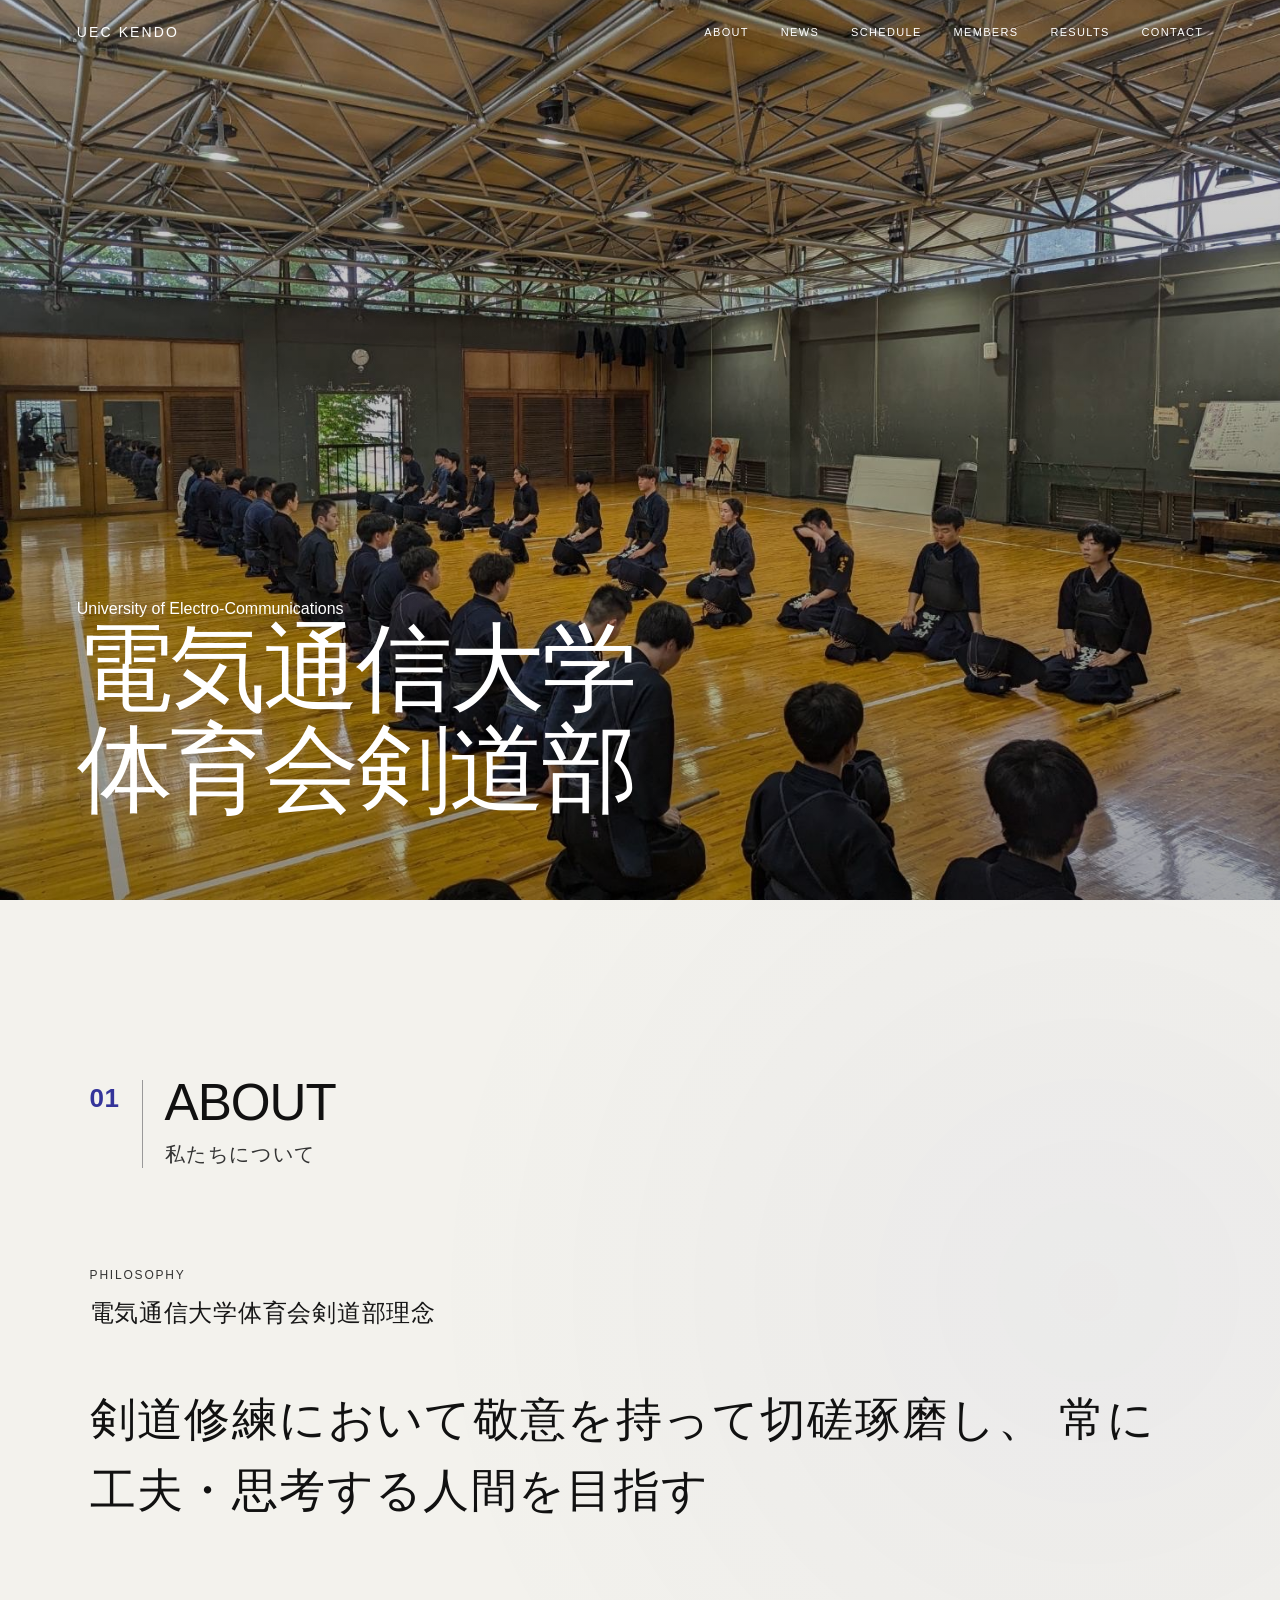
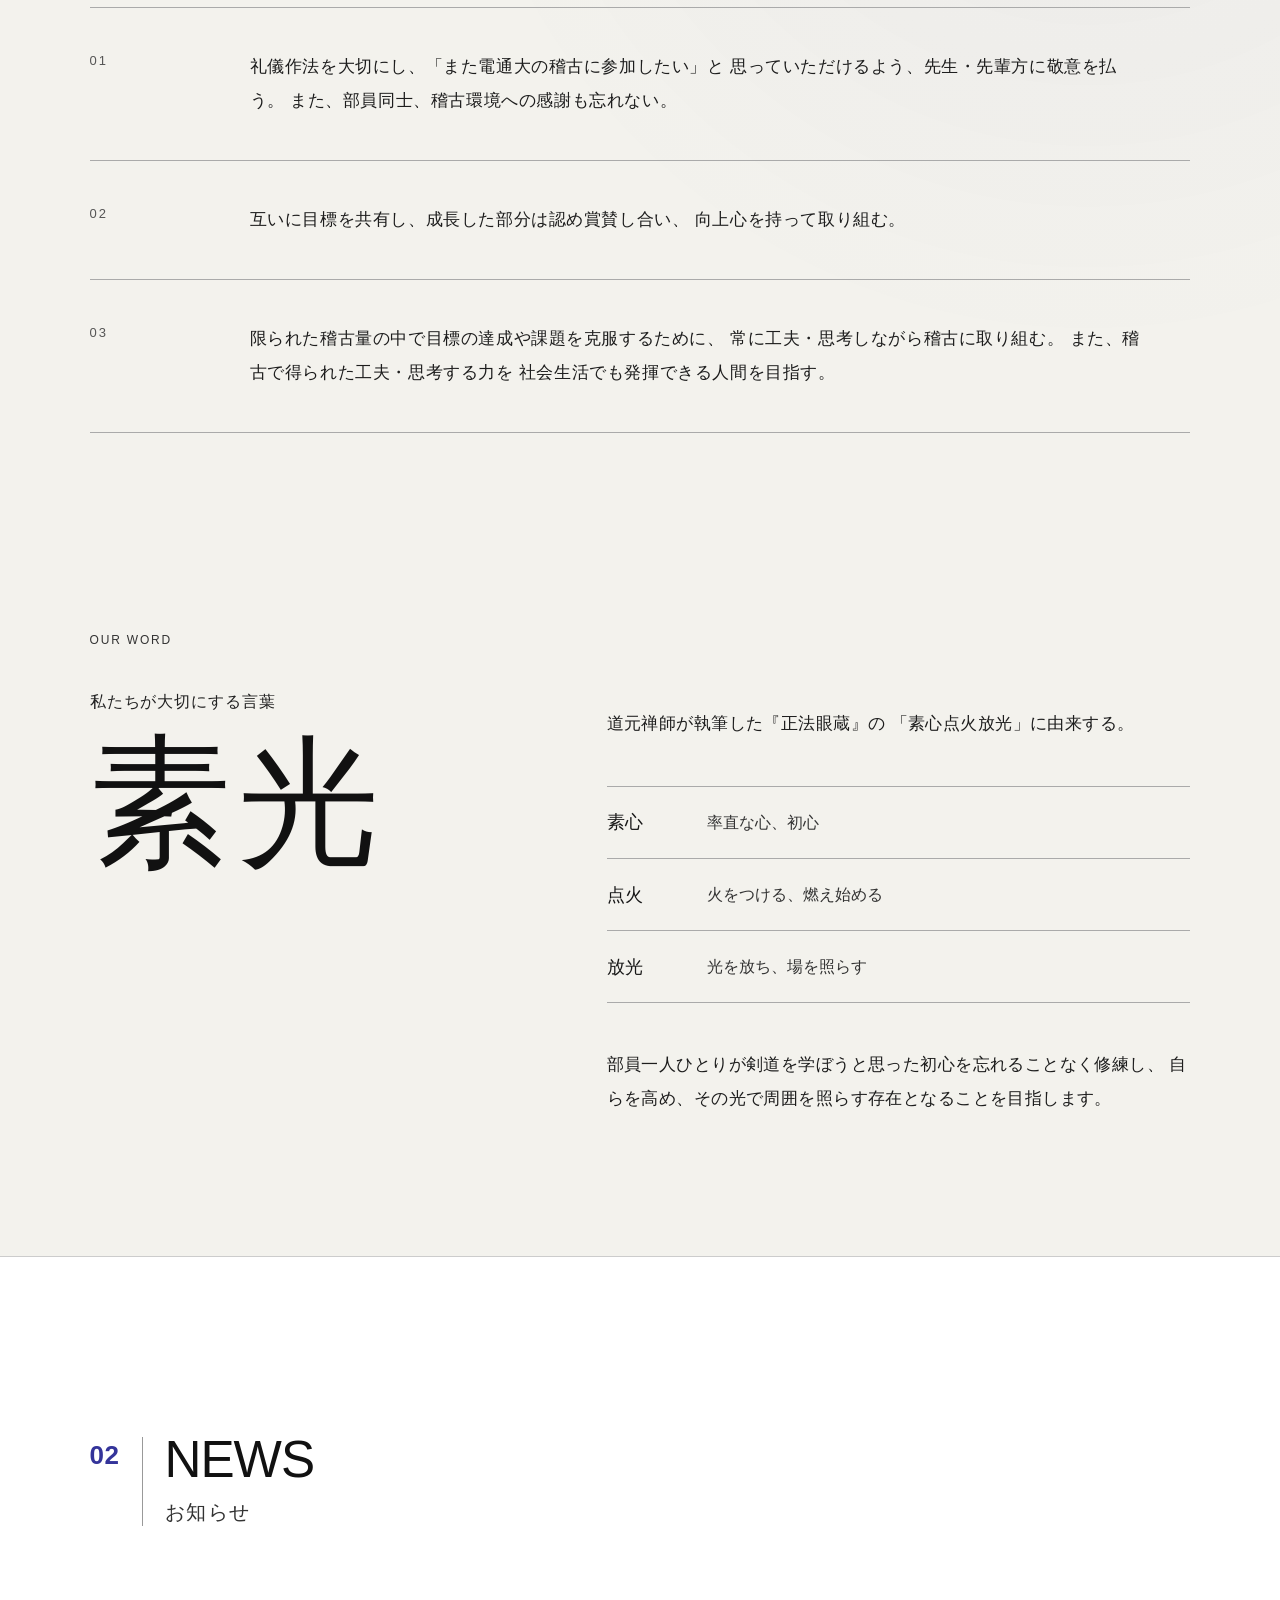
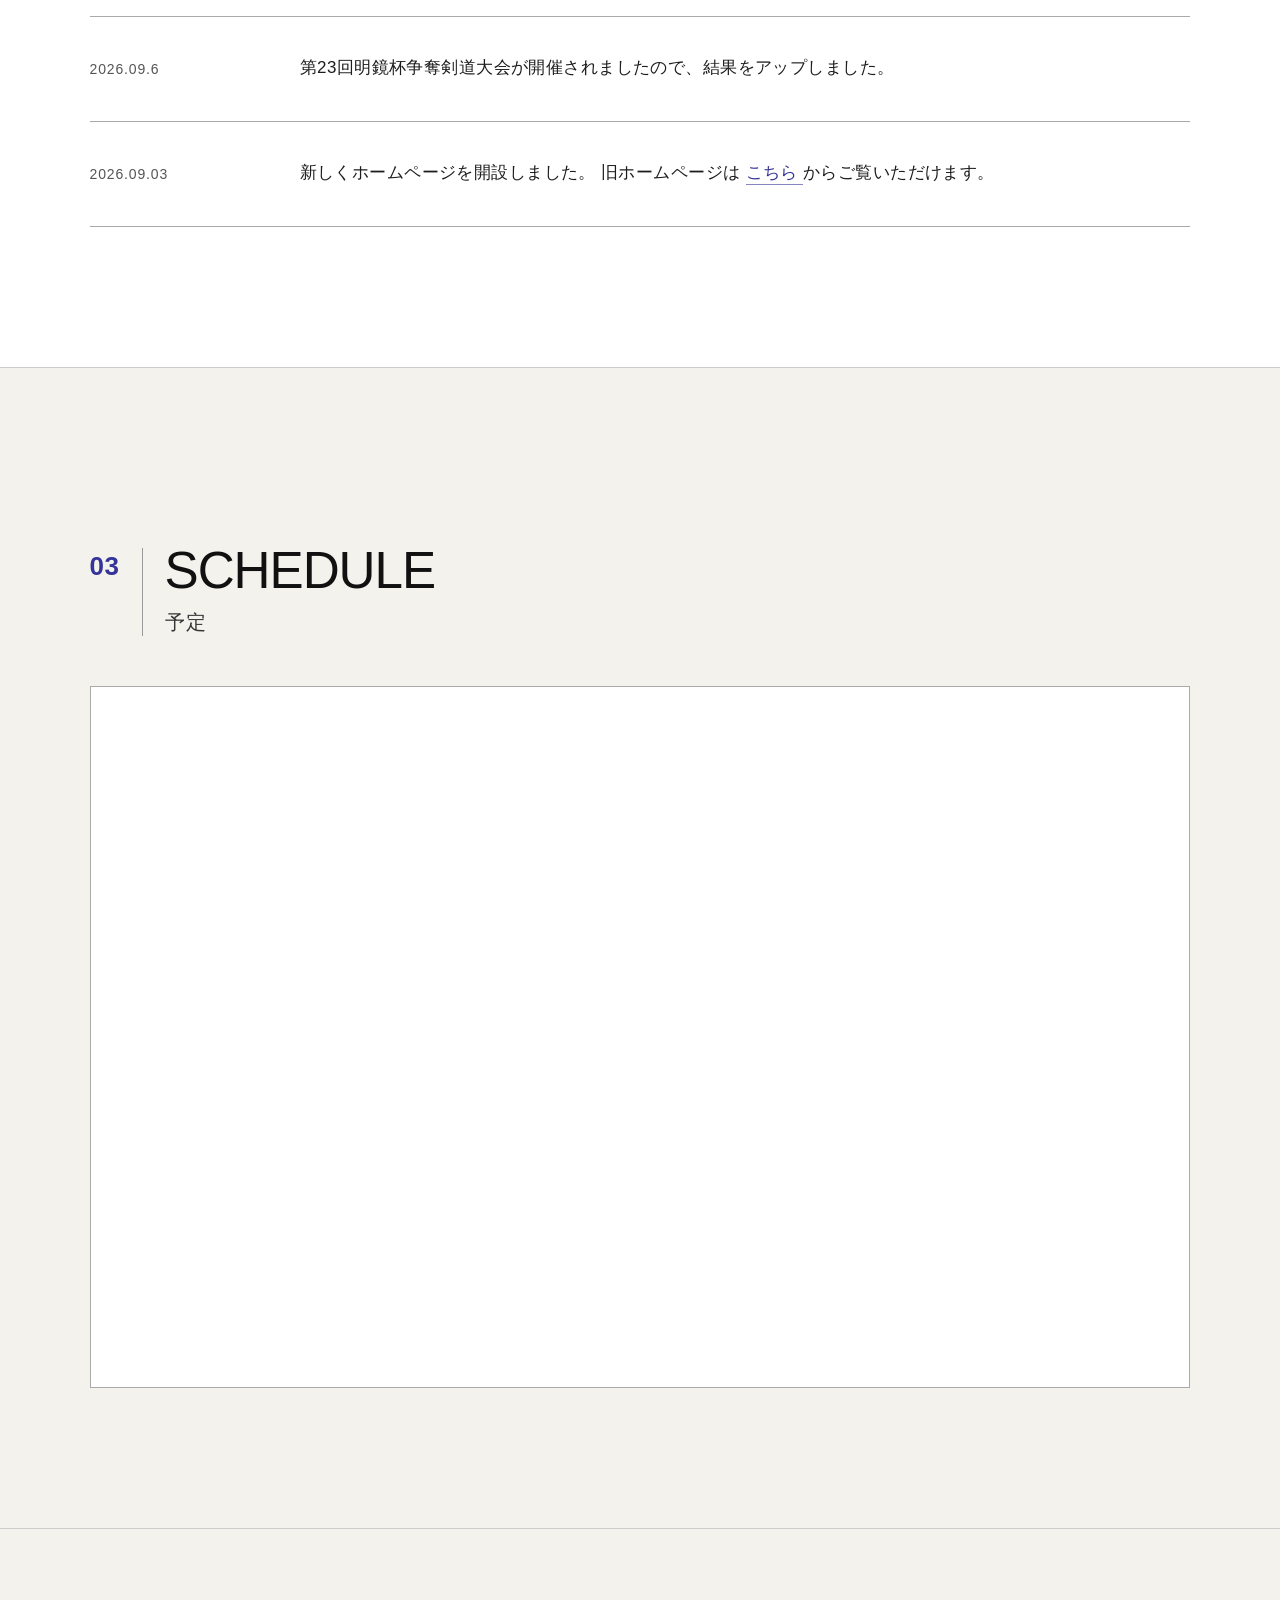
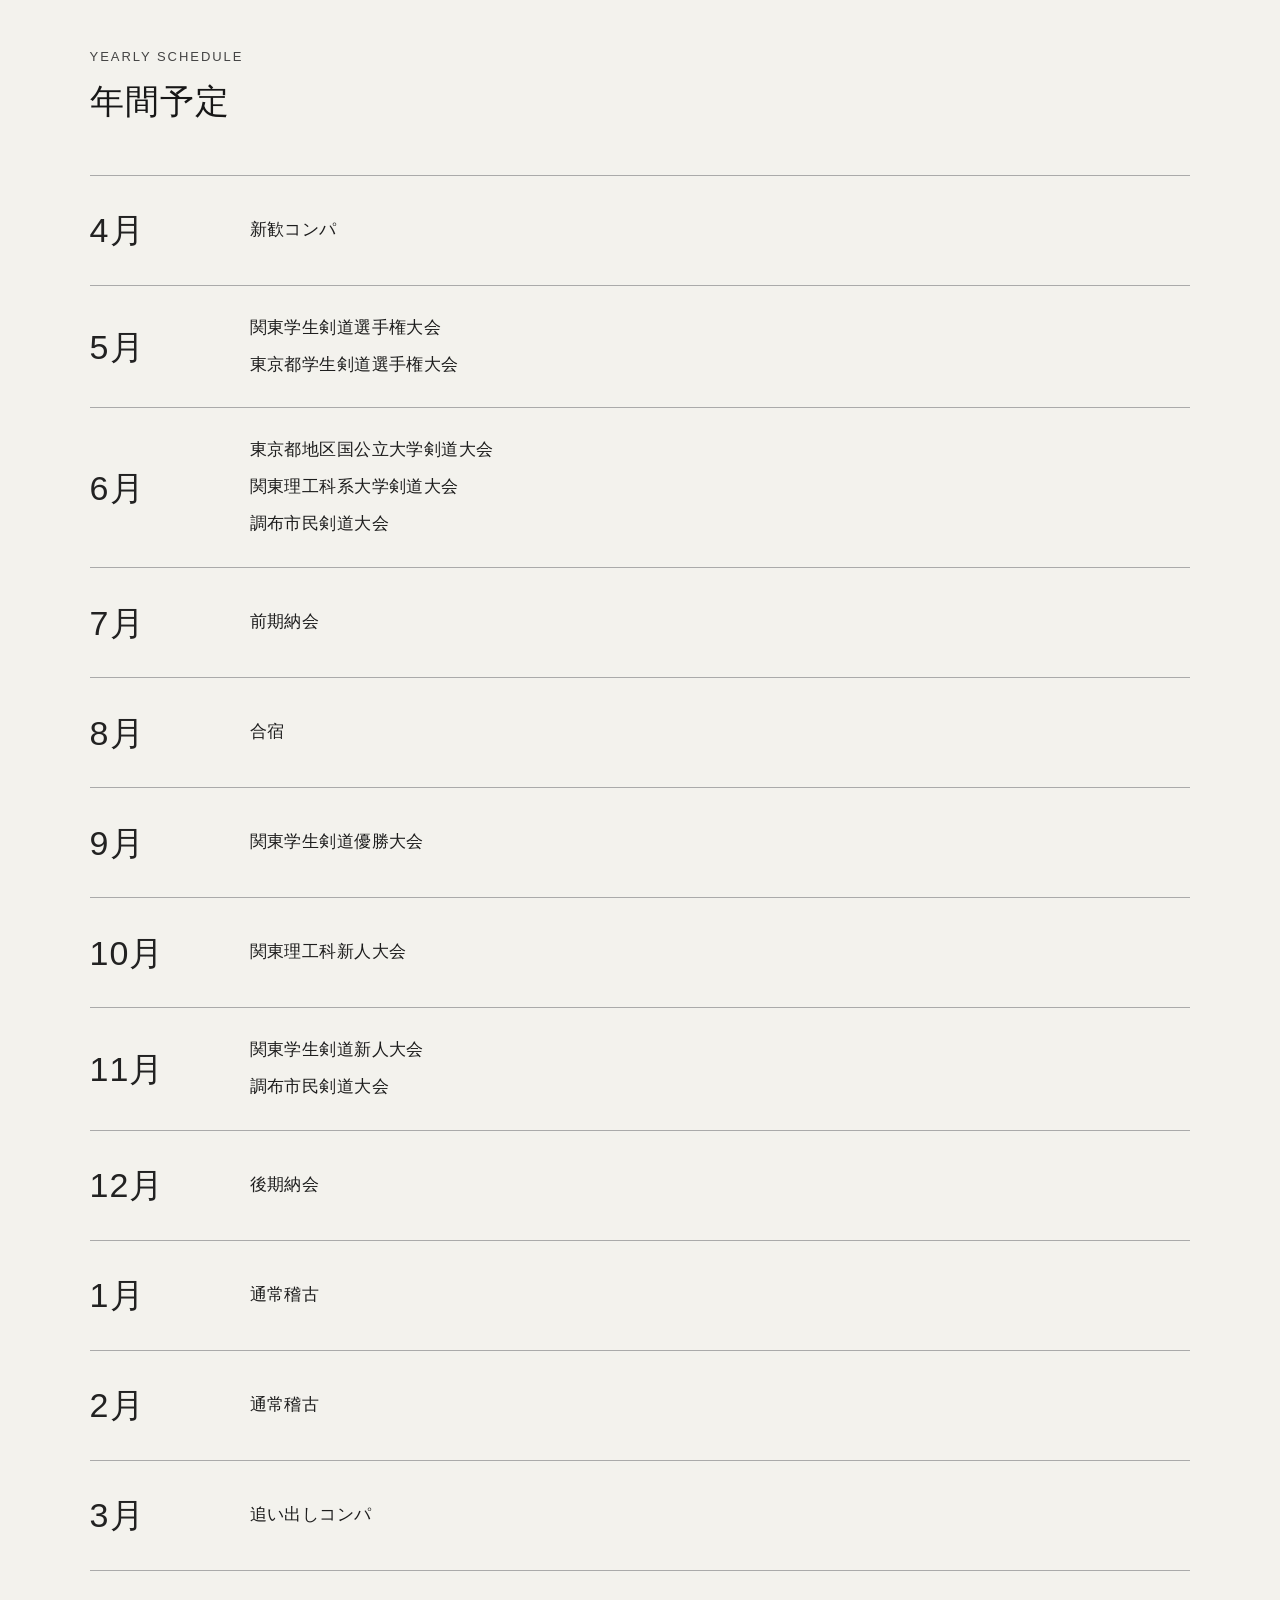
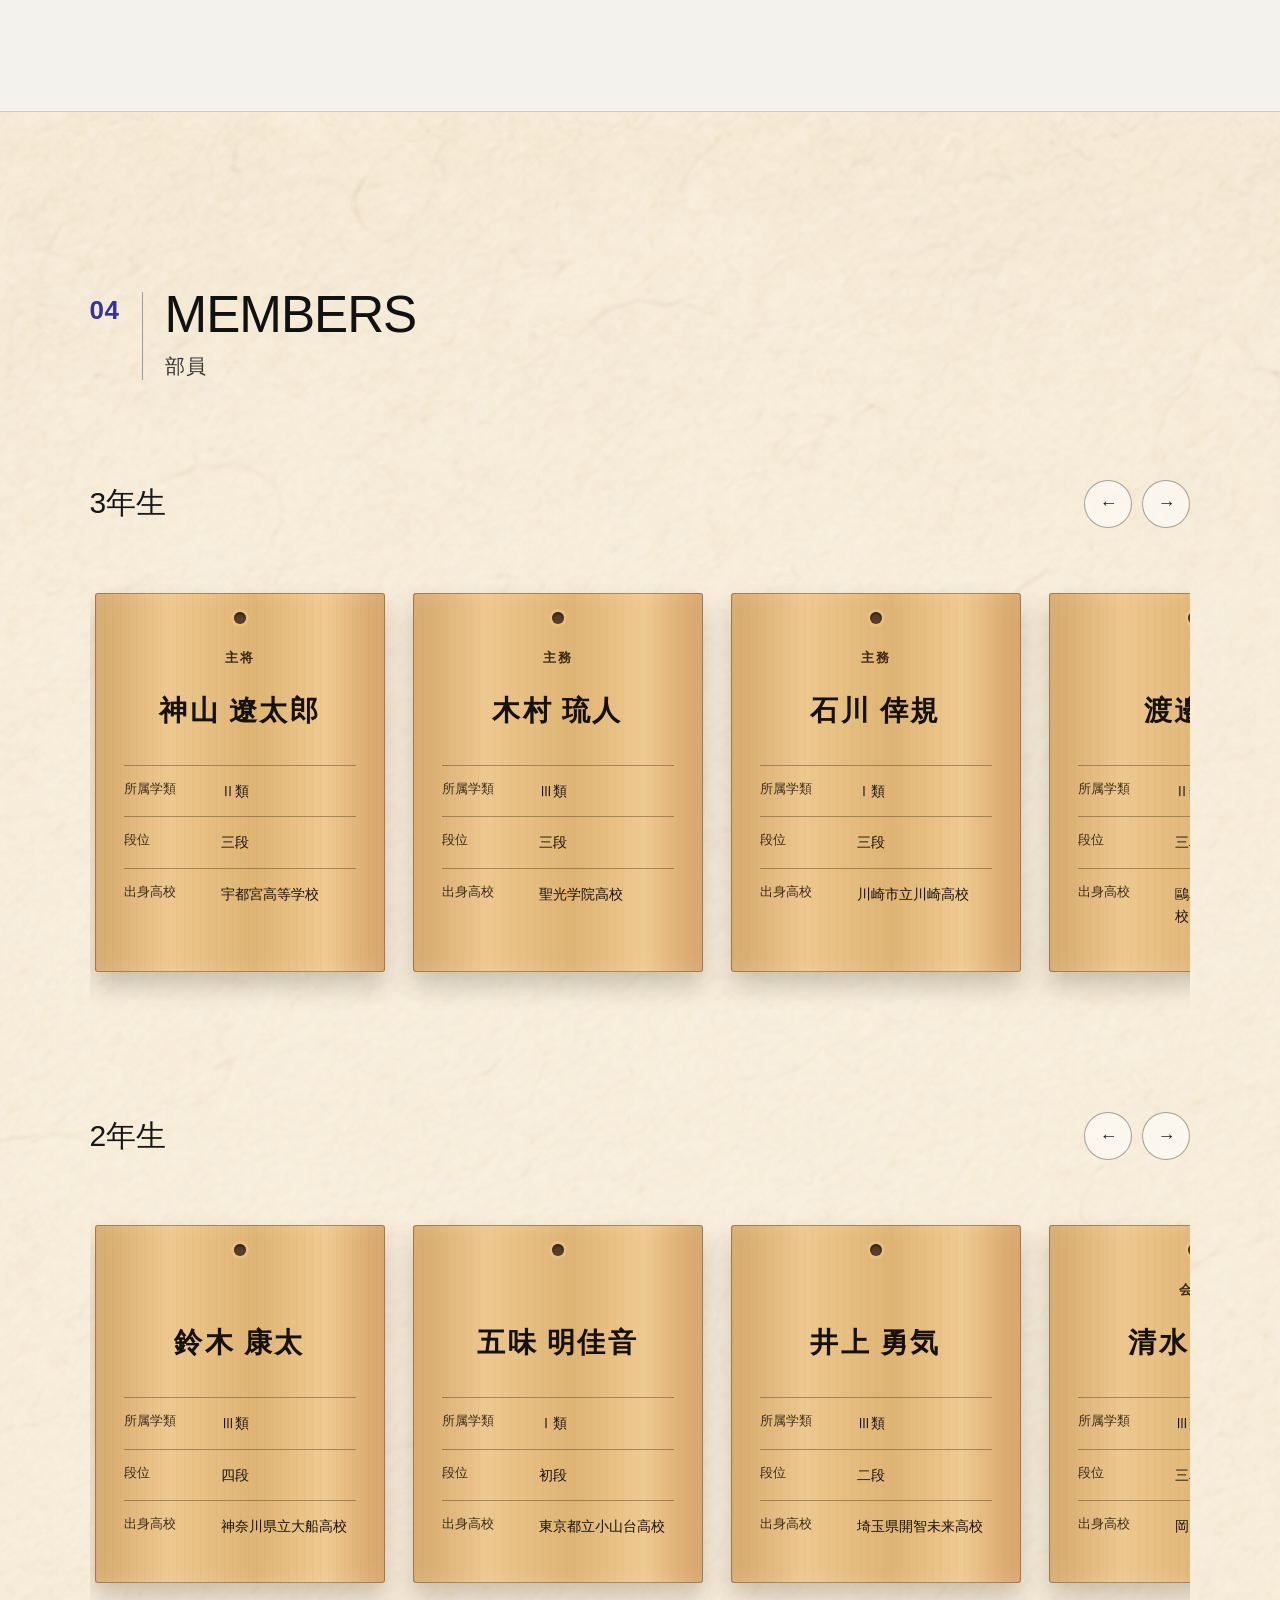
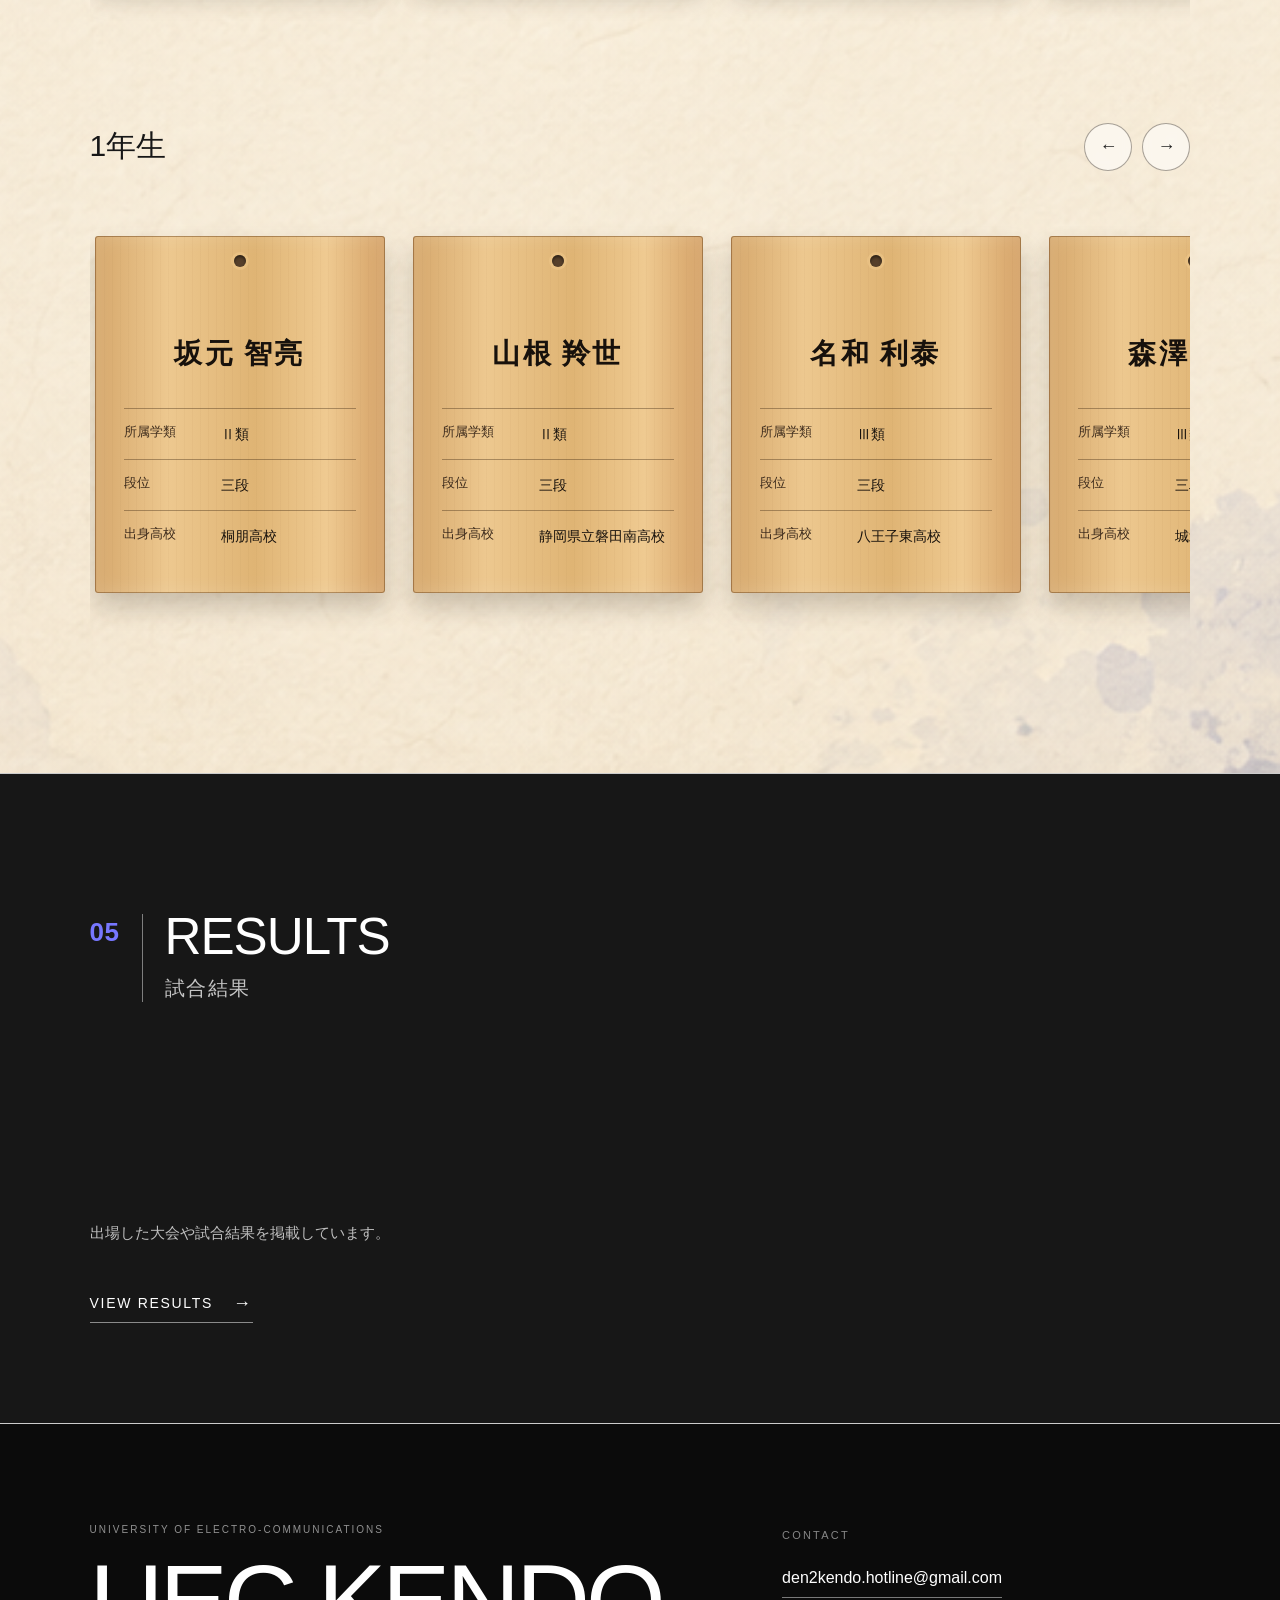
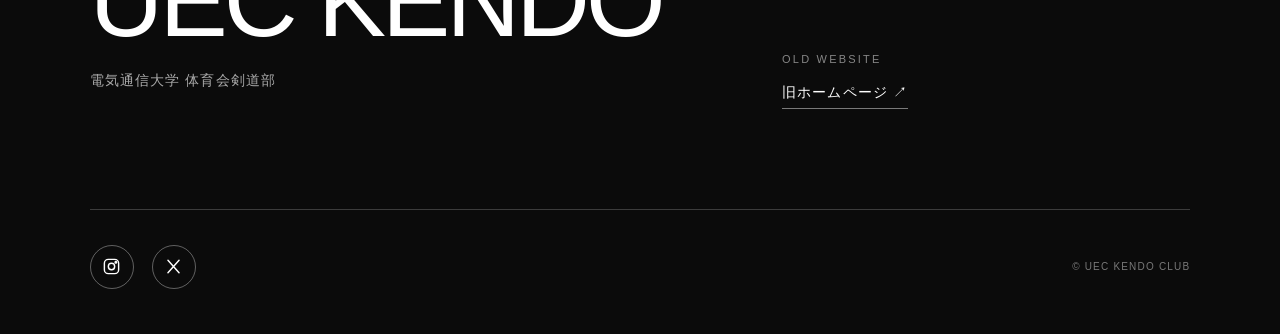
==== index.html @ 5bc5b0b2 "update" ====
<!DOCTYPE html>
<html lang="ja">
<head>
  <meta charset="UTF-8">
  <meta name="viewport" content="width=device-width, initial-scale=1.0">

  <!-- Google Search Console -->
  <meta name="google-site-verification" content="XbkUp3fLFF2GaHaqzZ7g316whr19ufIUZogg21OQEZ8">

  <title>電気通信大学体育会剣道部</title>

  <meta
    name="description"
    content="電気通信大学体育会剣道部の公式ホームページです。稽古予定、大会結果、部員紹介、活動情報などを掲載しています。"
  >

  <meta
    name="keywords"
    content="電気通信大学剣道部, 電通大剣道, 電通大剣道部, UEC剣道部, 剣道部"
  >

  <link rel="canonical" href="https://ueckendo-homepage.onrender.com/">

  <!-- OGP -->
  <meta property="og:title" content="電気通信大学体育会剣道部">
  <meta
    property="og:description"
    content="電気通信大学体育会剣道部の公式ホームページです。稽古予定、大会結果、部員紹介、活動情報などを掲載しています。"
  >
  <meta property="og:type" content="website">
  <meta property="og:url" content="https://ueckendo-homepage.onrender.com/">
  <meta property="og:site_name" content="電気通信大学体育会剣道部">

  <!-- Google向けサイト名 -->
  <script type="application/ld+json">
  {
    "@context": "https://schema.org",
    "@type": "WebSite",
    "name": "電気通信大学体育会剣道部",
    "alternateName": [
      "電通大剣道部",
      "電気通信大学剣道部"
    ],
    "url": "https://ueckendo-homepage.onrender.com/"
  }
  </script>

  <link rel="stylesheet" href="css/style.css">
</head>

<body>


  <header class="header">

  <div class="logo">UEC KENDO</div>

  <nav class="nav">
    <a href="#about">ABOUT</a>
    <a href="#news">NEWS</a>
    <a href="#schedule">SCHEDULE</a>
    <a href="#members">MEMBERS</a>
    <a href="#results">RESULTS</a>
    <a href="#contact">CONTACT</a>
  </nav>

  <!-- スマホ用ハンバーガーボタン -->
  <button class="menu-button" type="button" aria-label="メニューを開く">
    <span></span>
    <span></span>
    <span></span>
  </button>

  <!-- スマホ用メニュー -->
  <div class="mobile-menu">

    <nav class="mobile-nav">
      <a href="#about">ABOUT</a>
      <a href="#news">NEWS</a>
      <a href="#schedule">SCHEDULE</a>
      <a href="#members">MEMBERS</a>
      <a href="#results">RESULTS</a>
      <a href="#contact">CONTACT</a>
    </nav>

  </div>

</header>

  <main>

    <section class="hero">
      <div class="hero-text">
        <p class="sub-title">University of Electro-Communications</p>
        <h1>
          電気通信大学<br>
          体育会剣道部
        </h1>
       
      </div>
    </section>

<!-- ========================
     ABOUT
======================== -->
<section id="about" class="section about-section">
<div class="section-title">
  <span class="section-number">01</span>

  <div class="section-title-text">
    <h2>ABOUT</h2>
    <p>私たちについて</p>
  </div>
</div>

  <!-- 理念 -->

  <div class="philosophy">

    <p class="small-title">PHILOSOPHY</p>

    <h3>電気通信大学体育会剣道部理念</h3>

    <p class="philosophy-main">
      剣道修練において敬意を持って切磋琢磨し、
      常に工夫・思考する人間を目指す
    </p>


    <div class="philosophy-list">

      <div class="philosophy-item">

        <span>01</span>

        <p>
          礼儀作法を大切にし、「また電通大の稽古に参加したい」と
          思っていただけるよう、先生・先輩方に敬意を払う。
          また、部員同士、稽古環境への感謝も忘れない。
        </p>

      </div>


      <div class="philosophy-item">

        <span>02</span>

        <p>
          互いに目標を共有し、成長した部分は認め賞賛し合い、
          向上心を持って取り組む。
        </p>

      </div>


      <div class="philosophy-item">

        <span>03</span>

        <p>
          限られた稽古量の中で目標の達成や課題を克服するために、
          常に工夫・思考しながら稽古に取り組む。
          また、稽古で得られた工夫・思考する力を
          社会生活でも発揮できる人間を目指す。
        </p>

      </div>

    </div>

  </div>


  <!-- 素光 -->

  <div class="soko">

    <p class="small-title">OUR WORD</p>

    <div class="soko-content">

      <div class="soko-title">
        <p>私たちが大切にする言葉</p>
        <h3>素光</h3>
      </div>


      <div class="soko-description">

        <p class="soko-origin">
          道元禅師が執筆した『正法眼蔵』の
          「素心点火放光」に由来する。
        </p>


        <dl class="soko-words">

          <div>
            <dt>素心</dt>
            <dd>率直な心、初心</dd>
          </div>

          <div>
            <dt>点火</dt>
            <dd>火をつける、燃え始める</dd>
          </div>

          <div>
            <dt>放光</dt>
            <dd>光を放ち、場を照らす</dd>
          </div>

        </dl>


        <p class="soko-message">
          部員一人ひとりが剣道を学ぼうと思った初心を忘れることなく修練し、
          自らを高め、その光で周囲を照らす存在となることを目指します。
        </p>

      </div>

    </div>

  </div>

</section>

    <section id="news" class="section news-section">
<div class="section-title">
  <span class="section-number">02</span>

  <div class="section-title-text">
    <h2>NEWS</h2>
    <p>お知らせ</p>
  </div>
</div>

  <div class="news-list">


    <article class="news-item">
      <p class="news-date">2026.09.6</p>
      <p class="news-title">第23回明鏡杯争奪剣道大会が開催されましたので、結果をアップしました。</p>
    </article>


    <article class="news-item">
      <p class="news-date">2026.09.03</p>
      <p class="news-title">新しくホームページを開設しました。
         旧ホームページは
    <a href="https://www.ueckendo.club.uec.ac.jp/index.html"
       target="_blank"
       rel="noopener noreferrer">
      こちら
    </a>
    からご覧いただけます。
      </p>
    </article>

    

  </div>

</section>

<!-- ========================
     SCHEDULE
======================== -->

<section id="schedule" class="section schedule-section">

 <div class="section-title">
  <span class="section-number">03</span>

  <div class="section-title-text">
    <h2>SCHEDULE</h2>
    <p>予定</p>
  </div>
</div>

  <div class="calendar-wrapper">

   <iframe src="https://calendar.google.com/calendar/embed?src=den2kendo.hotline%40gmail.com&ctz=Asia%2FTokyo" style="border: 0" width="800" height="600" frameborder="0" scrolling="no"></iframe>

  </div>

</section>    


<!-- ========================
     YEARLY SCHEDULE
======================== -->

<section class="section yearly-section">

  <div class="yearly-heading">
    <div>
      <p class="small-title">YEARLY SCHEDULE</p>
      <h3>年間予定</h3>
    </div>
  </div>

  <div class="yearly-list">

    <div class="yearly-item">
      <div class="yearly-month">4月</div>

      <div class="yearly-events">
        <span>新歓コンパ</span>
      </div>
    </div>

    <div class="yearly-item">
      <div class="yearly-month">5月</div>

      <div class="yearly-events">
        <span>関東学生剣道選手権大会</span>
        <span>東京都学生剣道選手権大会</span>
      </div>
    </div>

    <div class="yearly-item">
      <div class="yearly-month">6月</div>

      <div class="yearly-events">
        <span>東京都地区国公立大学剣道大会</span>
        <span>関東理工科系大学剣道大会</span>
        <span>調布市民剣道大会</span>
      </div>
    </div>

    <div class="yearly-item">
      <div class="yearly-month">7月</div>

      <div class="yearly-events">
        <span>前期納会</span>
      </div>
    </div>

  </div>

    <div class="yearly-item">
      <div class="yearly-month">8月</div>

      <div class="yearly-events">
        <span>合宿</span>
      </div>
    </div>

  </div>

    <div class="yearly-item">
      <div class="yearly-month">9月</div>

      <div class="yearly-events">
        <span>関東学生剣道優勝大会</span>
      </div>
    </div>

  </div>

    <div class="yearly-item">
      <div class="yearly-month">10月</div>

      <div class="yearly-events">
        <span>関東理工科新人大会</span>
      </div>
    </div>

  </div>

    <div class="yearly-item">
      <div class="yearly-month">11月</div>

      <div class="yearly-events">
        <span>関東学生剣道新人大会</span>
        <span>調布市民剣道大会</span>
      </div>
    </div>

  </div>

  <div class="yearly-item">
      <div class="yearly-month">12月</div>

      <div class="yearly-events">
        <span>後期納会</span>
      </div>
    </div>

  </div>

  <div class="yearly-item">
      <div class="yearly-month">1月</div>

      <div class="yearly-events">
        <span>通常稽古</span>
      </div>
    </div>

  </div>

  <div class="yearly-item">
      <div class="yearly-month">2月</div>

      <div class="yearly-events">
        <span>通常稽古</span>
      </div>
    </div>

  </div>

  <div class="yearly-item">
      <div class="yearly-month">3月</div>

      <div class="yearly-events">
        <span>追い出しコンパ</span>
      </div>
    </div>

  </div>

</section>

</section>

<section id="members" class="section members-section">

  <div class="section-title">
  <span class="section-number">04</span>

  <div class="section-title-text">
    <h2>MEMBERS</h2>
    <p>部員</p>
  </div>
</div>

  <!-- 4年生 
  <div class="grade-block">

    <div class="grade-heading">
      <h3>4年生</h3>

      <div class="member-buttons">
        <button class="member-prev" aria-label="左へ">←</button>
        <button class="member-next" aria-label="右へ">→</button>
      </div>
    </div>

    <div class="member-slider">

      <article class="member-card">
        <p class="member-role">部員</p>
        <h4>森下 遼太郎</h4>

        <dl>
          <div>
            <dt>所属学類</dt>
            <dd>Ⅱ類</dd>
          </div>

          <div>
            <dt>段位</dt>
            <dd>三段</dd>
          </div>

          <div>
            <dt>出身高校</dt>
            <dd>浜松日体高等学校</dd>
          </div>
        </dl>
      </article>

      <article class="member-card">
        <p class="member-role">部員</p>
        <h4>黒木 英介</h4>

        <dl>
          <div>
            <dt>所属学類</dt>
            <dd>Ⅱ類</dd>
          </div>

          <div>
            <dt>段位</dt>
            <dd>三段</dd>
          </div>

          <div>
            <dt>出身高校</dt>
            <dd>鎌倉学園高等学校</dd>
          </div>
        </dl>
      </article>

    </div>

  </div>
-->

  <!-- 3年生 -->
  <div class="grade-block">

    <div class="grade-heading">
      <h3>3年生</h3>

      <div class="member-buttons">
        <button class="member-prev" aria-label="左へ">←</button>
        <button class="member-next" aria-label="右へ">→</button>
      </div>
    </div>

    <div class="member-slider">

      <article class="member-card">

        <p class="member-role">主将</p>

        <h4>神山 遼太郎</h4>

        <dl>
          <div>
            <dt>所属学類</dt>
            <dd>Ⅱ類</dd>
          </div>

          <div>
            <dt>段位</dt>
            <dd>三段</dd>
          </div>

          <div>
            <dt>出身高校</dt>
            <dd>宇都宮高等学校</dd>
          </div>
        </dl>

      </article>


      <article class="member-card">

        <p class="member-role">主務</p>

        <h4>木村 琉人</h4>

        <dl>
          <div>
            <dt>所属学類</dt>
            <dd>Ⅲ類</dd>
          </div>

          <div>
            <dt>段位</dt>
            <dd>三段</dd>
          </div>

          <div>
            <dt>出身高校</dt>
            <dd>聖光学院高校</dd>
          </div>
        </dl>

      </article>

      <article class="member-card">

        <p class="member-role">主務</p>

        <h4>石川 倖規</h4>

        <dl>
          <div>
            <dt>所属学類</dt>
            <dd>Ⅰ類</dd>
          </div>

          <div>
            <dt>段位</dt>
            <dd>三段</dd>
          </div>

          <div>
            <dt>出身高校</dt>
            <dd>川崎市立川崎高校</dd>
          </div>
        </dl>

      </article>

      <article class="member-card">

        <p class="member-role">　</p>

        <h4>渡邉 桃</h4>

        <dl>
          <div>
            <dt>所属学類</dt>
            <dd>Ⅱ類</dd>
          </div>

          <div>
            <dt>段位</dt>
            <dd>三段</dd>
          </div>

          <div>
            <dt>出身高校</dt>
            <dd>鷗友学園女子高等学校</dd>
          </div>
        </dl>

      </article>
      
      <article class="member-card">

        <p class="member-role">　</p>

        <h4>増澤 日路</h4>

        <dl>
          <div>
            <dt>所属学類</dt>
            <dd>Ⅲ類</dd>
          </div>

          <div>
            <dt>段位</dt>
            <dd>二段</dd>
          </div>

          <div>
            <dt>出身高校</dt>
            <dd>長野県松本県ヶ丘高校</dd>
          </div>
        </dl>

      </article>

    </div>
  </div>

<!--2年生-->

<div class="grade-block">

  <div class="grade-heading">
    <h3>2年生</h3>

    <div class="member-buttons">
      <button class="member-prev" type="button" aria-label="左へ">←</button>
      <button class="member-next" type="button" aria-label="右へ">→</button>
    </div>
  </div>

  <div class="member-slider">

    <article class="member-card">
      <p class="member-role">　</p>
      <h4>鈴木 康太</h4>

      <dl>
        <div>
          <dt>所属学類</dt>
          <dd>Ⅲ類</dd>
        </div>

        <div>
          <dt>段位</dt>
          <dd>四段</dd>
        </div>

        <div>
          <dt>出身高校</dt>
          <dd>神奈川県立大船高校</dd>
        </div>
      </dl>
    </article>


    <article class="member-card">
      <p class="member-role">　</p>
      <h4>五味 明佳音</h4>

      <dl>
        <div>
          <dt>所属学類</dt>
          <dd>Ⅰ類</dd>
        </div>

        <div>
          <dt>段位</dt>
          <dd>初段</dd>
        </div>

        <div>
          <dt>出身高校</dt>
          <dd>東京都立小山台高校</dd>
        </div>
      </dl>
    </article>


    <article class="member-card">
      <p class="member-role">　</p>
      <h4>井上 勇気</h4>

      <dl>
        <div>
          <dt>所属学類</dt>
          <dd>Ⅲ類</dd>
        </div>

        <div>
          <dt>段位</dt>
          <dd>二段</dd>
        </div>

        <div>
          <dt>出身高校</dt>
          <dd>埼玉県開智未来高校</dd>
        </div>
      </dl>
    </article>


    <article class="member-card">
      <p class="member-role">会計</p>
      <h4>清水 陽平</h4>

      <dl>
        <div>
          <dt>所属学類</dt>
          <dd>Ⅲ類</dd>
        </div>

        <div>
          <dt>段位</dt>
          <dd>三段</dd>
        </div>

        <div>
          <dt>出身高校</dt>
          <dd>岡山県岡山朝日高校</dd>
        </div>
      </dl>
    </article>

  </div>
</div>


<!--1年生-->

<div class="grade-block">

  <div class="grade-heading">
    <h3>1年生</h3>

    <div class="member-buttons">
      <button class="member-prev" type="button" aria-label="左へ">←</button>
      <button class="member-next" type="button" aria-label="右へ">→</button>
    </div>
  </div>

  <div class="member-slider">

    <article class="member-card">
      <p class="member-role">　</p>
      <h4>坂元 智亮</h4>

      <dl>
        <div>
          <dt>所属学類</dt>
          <dd>Ⅱ類</dd>
        </div>

        <div>
          <dt>段位</dt>
          <dd>三段</dd>
        </div>

        <div>
          <dt>出身高校</dt>
          <dd>桐朋高校</dd>
        </div>
      </dl>
    </article>


    <article class="member-card">
      <p class="member-role">　</p>
      <h4>山根 羚世</h4>

      <dl>
        <div>
          <dt>所属学類</dt>
          <dd>Ⅱ類</dd>
        </div>

        <div>
          <dt>段位</dt>
          <dd>三段</dd>
        </div>

        <div>
          <dt>出身高校</dt>
          <dd>静岡県立磐田南高校</dd>
        </div>
      </dl>
    </article>


    <article class="member-card">
      <p class="member-role">　</p>
      <h4>名和 利泰</h4>

      <dl>
        <div>
          <dt>所属学類</dt>
          <dd>Ⅲ類</dd>
        </div>

        <div>
          <dt>段位</dt>
          <dd>三段</dd>
        </div>

        <div>
          <dt>出身高校</dt>
          <dd>八王子東高校</dd>
        </div>
      </dl>
    </article>


    <article class="member-card">
      <p class="member-role">　</p>
      <h4>森澤 徳輔</h4>

      <dl>
        <div>
          <dt>所属学類</dt>
          <dd>Ⅲ類</dd>
        </div>

        <div>
          <dt>段位</dt>
          <dd>三段</dd>
        </div>

        <div>
          <dt>出身高校</dt>
          <dd>城北高校</dd>
        </div>
      </dl>
    </article>

  </div>
</div>
  


</section>    

<section id="results" class="section results">

  <div class="section-title">

    <span class="section-number">05</span>

    <div class="section-title-text">
      <h2>RESULTS</h2>
      <p>試合結果</p>
    </div>

  </div>


  <div class="results-content">

    <p>
      出場した大会や試合結果を掲載しています。
    </p>

    <a
      href="https://ueckendo-app.onrender.com/results"
      class="results-link"
    >
      VIEW RESULTS
    </a>

  </div>

</section>

  </main>

  <footer id="contact" class="footer">

  <div class="footer-top">

    <div class="footer-title">
      <p class="footer-small">
        UNIVERSITY OF ELECTRO-COMMUNICATIONS
      </p>

      <h2>UEC KENDO</h2>

      <p class="footer-jp">
        電気通信大学 体育会剣道部
      </p>
    </div>


    <div class="footer-contact">

      <p class="footer-label">CONTACT</p>

      <a
        href="mailto:den2kendo.hotline@gmail.com"
        class="footer-mail">
        den2kendo.hotline@gmail.com
      </a>


      <div class="footer-old-site">

        <p class="footer-label">OLD WEBSITE</p>

        <a
          href="https://www.ueckendo.club.uec.ac.jp/index.html"
          target="_blank"
          rel="noopener noreferrer"
          class="footer-old-link">
          旧ホームページ ↗
        </a>

      </div>

    </div>

  </div>


  <div class="footer-bottom">

    <div class="footer-sns">

      <!-- Instagram -->
      <a
        href="https://www.instagram.com/_dentsudai_kendo1210?igsi=Zm1hY2VjYTFmczhw"
        target="_blank"
        rel="noopener noreferrer"
        aria-label="Instagram">

        <svg viewBox="0 0 24 24" aria-hidden="true">
          <rect x="3" y="3" width="18" height="18" rx="5"></rect>
          <circle cx="12" cy="12" r="4"></circle>
          <circle cx="17.5" cy="6.5" r="1"></circle>
        </svg>

      </a>


      <!-- X -->
      <a
        href="https://x.com/ueckendoclub?s=11"
        target="_blank"
        rel="noopener noreferrer"
        aria-label="X">

        <svg viewBox="0 0 24 24" aria-hidden="true">
          <path d="M5 4L19 20M19 4L5 20"></path>
        </svg>

      </a>

    </div>


    <p class="copyright">
      © UEC KENDO CLUB
    </p>

  </div>

</footer>

<script src="js/main.js"></script>
</body>
</html>
---- css/style.css ----
* {
  margin: 0;
  padding: 0;
  box-sizing: border-box;
}

html {
  scroll-behavior: smooth;
}

body {
  font-family:
    "Helvetica Neue",
    "Hiragino Kaku Gothic ProN",
    "Yu Gothic",
    sans-serif;

  background: #f3f2ed;
  color: #111;
}


/* ========================
   HEADER
======================== */

.header {
  position: fixed;
  top: 0;
  left: 0;

  width: 100%;
  padding: 24px 6%;

  display: flex;
  justify-content: space-between;
  align-items: center;

  z-index: 1000;

  /* MAINでは透明 */
  background: transparent;

  transition:
    background 0.35s ease,
    backdrop-filter 0.35s ease,
    box-shadow 0.35s ease;
}


/* MAINを抜けた後 */

.header.scrolled {
  background: rgba(52, 52, 154, 0.88);

  backdrop-filter: blur(12px);
  -webkit-backdrop-filter: blur(12px);

  box-shadow: 0 1px 0 rgba(255, 255, 255, 0.1);
}


/* ロゴ */

.logo {
  position: relative;
  z-index: 201;

  color: #fff;

  font-size: 14px;
  font-weight: 500;
  letter-spacing: 0.15em;
}


/* PCナビ */

.nav {
  display: flex;
  align-items: center;
  gap: 32px;
}

.nav a {
  color: #fff;

  text-decoration: none;

  font-size: 11px;
  letter-spacing: 0.12em;

  transition: opacity 0.2s;
}

.nav a:hover {
  opacity: 0.55;
}


/* アンカー移動時にヘッダーが被らない */

html {
  scroll-behavior: smooth;
  scroll-padding-top: 90px;
}

/* ========================
   HAMBURGER MENU
======================== */

.menu-button {
  display: none;

  position: relative;
  z-index: 201;

  width: 44px;
  height: 44px;

  padding: 0;

  border: none;
  background: transparent;

  cursor: pointer;
}

.menu-button span {
  position: absolute;
  left: 7px;

  width: 30px;
  height: 1px;

  background: #fff;

  transition:
    top 0.3s,
    transform 0.3s,
    opacity 0.3s;
}

.menu-button span:nth-child(1) {
  top: 13px;
}

.menu-button span:nth-child(2) {
  top: 21px;
}

.menu-button span:nth-child(3) {
  top: 29px;
}


/* ========================
   MOBILE MENU
======================== */

.mobile-menu {
  position: fixed;

  top: 75px;
  right: 5%;

  width: min(320px, 90vw);

  padding: 25px;

  background: rgba(52, 52, 154, 0.72);

  backdrop-filter: blur(14px);
  -webkit-backdrop-filter: blur(14px);

  border: 1px solid rgba(255, 255, 255, 0.35);

  border-radius: 16px;

  opacity: 0;
  visibility: hidden;

  transform: translateY(-10px);

  z-index: 200;

  transition:
    opacity 0.25s,
    visibility 0.25s,
    transform 0.25s;
}

.mobile-nav {
  display: flex;
  flex-direction: column;
}

.mobile-nav a {
  padding: 14px 4px;

  border-bottom: 1px solid rgba(255, 255, 255, 0.35);

  color: #fff;

  text-decoration: none;

  font-size: 18px;
  letter-spacing: 0.08em;
}

.mobile-nav a:last-child {
  border-bottom: none;
}


/* 開いた状態 */

.header.menu-open .mobile-menu {
  opacity: 1;
  visibility: visible;

  transform: translateY(0);
}


/* 三本線 → × */

.header.menu-open .menu-button span:nth-child(1) {
  top: 21px;
  transform: rotate(45deg);
}

.header.menu-open .menu-button span:nth-child(2) {
  opacity: 0;
}

.header.menu-open .menu-button span:nth-child(3) {
  top: 21px;
  transform: rotate(-45deg);
}


/* ========================
   SMARTPHONE
======================== */

@media (max-width: 800px) {

  .header {
    padding: 24px 6%;
  }

  .nav {
    display: none;
  }

  .logo {
    display: block;
    position: relative;
    z-index: 201;
  }

  .menu-button {
    display: block;
  }

}

/* ========================
   HERO
======================== */

.hero {
  position: relative;

  min-height: 100vh;

  display: flex;
  align-items: flex-end;

  padding:
    120px
    6%
    80px;

  background:
    linear-gradient(
      rgba(0, 0, 0, 0.15),
      rgba(0, 0, 0, 0.35)
    ),
    url("../images/main.jpg");

  background-size: cover;
  background-position: center;

  color: #fff;
}

.hero-content {
  width: 100%;
}

.hero-en {
  margin-bottom: 25px;

  font-size: 12px;

  letter-spacing: 0.28em;
}

.hero h1 {
  font-size: clamp(52px, 7.5vw, 118px);

  line-height: 1.05;

  font-weight: 500;

  letter-spacing: -0.03em;
}

.hero-copy {
  margin-top: 35px;

  font-size: 18px;

  letter-spacing: 0.25em;
}

.scroll {
  position: absolute;

  right: 4%;
  bottom: 45px;

  font-size: 10px;

  letter-spacing: 0.25em;

  writing-mode: vertical-rl;
}


/* ========================
   COMMON SECTION
======================== */

.section {
  padding:180px 7% 140px;

  border-bottom: 1px solid #ccc;
}


/* セクション見出し全体 */

.section-title {
  display: flex;
  align-items: flex-start;

  gap: 22px;
}


/* 01、02、03、04 */

.section-number {
  padding-top: 5px;

  font-size: 26px;
  font-weight: 600;
  line-height: 1;

  color: #34349a;

  letter-spacing: 0.05em;
}


/* 縦線より右側 */

.section-title-text {
  padding-left: 22px;

  border-left: 1px solid #999;
}


/* ABOUT、NEWS、MEMBERSなど */

.section-title-text h2 {
  margin: 0;

  font-size: clamp(36px, 4vw, 58px);

  line-height: 0.9;

  font-weight: 400;
  letter-spacing: -0.02em;
}


/* 日本語サブタイトル */

.section-title-text p {
  margin-top: 14px;

  font-size: 20px;
  line-height: 1.4;

  letter-spacing: 0.08em;

  color: #333;
}


/* ========================
   SMARTPHONE
======================== */

@media (max-width: 800px) {

  .section {
    padding:
      90px
      6%;
  }

  .section-title {
    gap: 14px;
  }

  .section-number {
    padding-top: 4px;

    font-size: 20px;
  }

  .section-title-text {
    padding-left: 14px;
  }

  .section-title-text h2 {
    font-size: 36px;
  }

  .section-title-text p {
    margin-top: 10px;

    font-size: 15px;
  }

}




/* ========================
   ABOUT
======================== */

.about-section {
  overflow: hidden;

  background:
    radial-gradient(
      circle at 85% 20%,
      rgba(52, 52, 154, 0.045),
      transparent 35%
    ),
    #f3f2ed;
}


/* ========================
   SECTION TITLE
======================== */

.section-title {
  display: flex;
  align-items: flex-start;

  gap: 22px;
}


.section-number {
  padding-top: 5px;

  font-size: 26px;
  font-weight: 600;
  line-height: 1;

  color: #34349a;

  letter-spacing: 0.02em;
}


.section-title-text {
  padding-left: 22px;

  border-left: 1px solid #999;
}


.section-title-text h2 {
  margin: 0;

  font-size: clamp(36px, 4vw, 58px);
  line-height: 0.9;

  font-weight: 400;
  letter-spacing: -0.02em;

  color: #111;
}


.section-title-text p {
  margin-top: 14px;

  font-size: 20px;
  line-height: 1.4;

  letter-spacing: 0.08em;

  color: #333;
}


/* ========================
   PHILOSOPHY
======================== */

.philosophy {
  margin-top: 100px;
}


.small-title {
  margin: 0;

  font-size: 12px;
  font-weight: 500;

  letter-spacing: 0.15em;

  color: #333;
}


.philosophy h3 {
  margin-top: 15px;

  font-size: 24px;
  font-weight: 500;

  letter-spacing: 0.03em;

  color: #171717;
}


/* 理念の大きな文章 */

.philosophy-main {
  max-width: 1100px;

  margin-top: 55px;
  margin-bottom: 80px;

  font-size: clamp(28px, 3.6vw, 54px);
  font-weight: 400;

  line-height: 1.55;
  letter-spacing: 0.03em;

  color: #111;

  word-break: normal;
  overflow-wrap: normal;
}


/* ========================
   PHILOSOPHY LIST
======================== */

.philosophy-list {
  border-top: 1px solid #aaa;
}


.philosophy-item {
  display: grid;
  grid-template-columns: 120px 1fr;

  gap: 40px;

  padding: 42px 0;

  border-bottom: 1px solid #aaa;
}


/* 01 02 03 */

.philosophy-item > span {
  padding-top: 3px;

  font-size: 13px;
  font-weight: 500;

  letter-spacing: 0.15em;

  color: #555;
}


/* 本文 */

.philosophy-item p {
  max-width: 900px;

  margin: 0;

  font-size: 17px;
  font-weight: 400;

  line-height: 2;
  letter-spacing: 0.035em;

  color: #1d1d1d;
}


/* ========================
   SOKO
======================== */

.soko {
  margin-top: 160px;
  padding-top: 40px;
}


.soko-content {
  display: grid;
  grid-template-columns: 1fr 1.4fr;

  gap: 100px;

  margin-top: 45px;
}


/* 私たちが大切にする言葉 */

.soko-title > p {
  margin: 0 0 20px;

  font-size: 16px;
  font-weight: 400;

  letter-spacing: 0.06em;

  color: #222;
}


/* 素光 */

.soko-title h3 {
  margin: 0;

  font-size: clamp(80px, 11vw, 160px);
  line-height: 1;

  font-weight: 400;
  letter-spacing: 0.05em;

  color: #111;
}


/* ========================
   SOKO DESCRIPTION
======================== */

.soko-description {
  padding-top: 15px;
}


/* 由来 */

.soko-origin {
  margin: 0;

  font-size: 17px;
  font-weight: 400;

  line-height: 2;
  letter-spacing: 0.025em;

  color: #1d1d1d;
}


/* ========================
   素心・点火・放光
======================== */

.soko-words {
  margin-top: 45px;

  border-top: 1px solid #aaa;
}


.soko-words > div {
  display: grid;
  grid-template-columns: 100px 1fr;

  align-items: center;

  padding: 22px 0;

  border-bottom: 1px solid #aaa;
}


/* 素心など */

.soko-words dt {
  font-size: 18px;
  font-weight: 500;

  color: #171717;
}


/* 意味 */

.soko-words dd {
  margin: 0;

  font-size: 16px;
  font-weight: 400;

  line-height: 1.7;

  color: #333;
}


/* ========================
   最後の説明文
======================== */

.soko-message {
  margin-top: 45px;

  font-size: 17px;
  font-weight: 400;

  line-height: 2;
  letter-spacing: 0.025em;

  color: #1d1d1d;
}


/* ========================
   ABOUT - SMARTPHONE
======================== */

@media (max-width: 800px) {

  /* SECTION TITLE */

  .section-title {
    gap: 14px;
  }


  .section-number {
    padding-top: 4px;

    font-size: 20px;
  }


  .section-title-text {
    padding-left: 14px;
  }


  .section-title-text h2 {
    font-size: 36px;
  }


  .section-title-text p {
    margin-top: 10px;

    font-size: 16px;
  }


  /* PHILOSOPHY */

  .philosophy {
    margin-top: 70px;
  }


  .small-title {
    font-size: 11px;
  }


  .philosophy h3 {
    margin-top: 12px;

    font-size: 20px;
    line-height: 1.6;
  }


  .philosophy-main {
    margin-top: 40px;
    margin-bottom: 60px;

    font-size: 26px;
    line-height: 1.6;

    letter-spacing: 0.02em;
  }


  .philosophy-item {
    grid-template-columns: 42px 1fr;

    gap: 14px;

    padding: 30px 0;
  }


  .philosophy-item > span {
    font-size: 11px;
  }


  .philosophy-item p {
    font-size: 15px;

    line-height: 1.9;
    letter-spacing: 0.02em;
  }


  /* SOKO */

  .soko {
    margin-top: 100px;
    padding-top: 20px;
  }


  .soko-content {
    grid-template-columns: 1fr;

    gap: 50px;

    margin-top: 35px;
  }


  .soko-title > p {
    font-size: 14px;
  }


  .soko-title h3 {
    font-size: 90px;
  }


  .soko-description {
    padding-top: 0;
  }


  .soko-origin {
    font-size: 15px;

    line-height: 1.9;
  }


  .soko-words {
    margin-top: 35px;
  }


  .soko-words > div {
    grid-template-columns: 80px 1fr;

    padding: 19px 0;
  }


  .soko-words dt {
    font-size: 17px;
  }


  .soko-words dd {
    font-size: 14px;
  }


  .soko-message {
    margin-top: 35px;

    font-size: 15px;

    line-height: 1.9;
  }

}

/* ========================
   NEWS
======================== */

#news {
  background: #fff;
}


/* ニュース一覧 */

.news-list {
  margin-top: 90px;

  border-top: 1px solid #aaa;
}


/* 1件 */

.news-item {
  min-height: 105px;

  display: grid;
  grid-template-columns: 180px 1fr;
  align-items: center;

  gap: 30px;

  padding: 24px 0;

  border-bottom: 1px solid #aaa;
}


/* 日付 */

.news-date {
  margin: 0;

  font-size: 14px;
  font-weight: 500;

  letter-spacing: 0.06em;

  color: #555;

  white-space: nowrap;
}


/* お知らせ本文 */

.news-title {
  margin: 0;

  font-size: 17px;
  font-weight: 400;

  line-height: 1.8;
  letter-spacing: 0.025em;

  color: #1d1d1d;
}


/* 本文内のリンク */

.news-title a {
  color: #34349a;

  font-weight: 500;
  text-decoration: none;

  padding-bottom: 2px;

  border-bottom: 1px solid rgba(52, 52, 154, 0.6);

  transition:
    opacity 0.2s,
    border-color 0.2s;
}


.news-title a:hover {
  opacity: 0.6;

  border-color: #34349a;
}


/* ========================
   NEWS - SMARTPHONE
======================== */

@media (max-width: 800px) {

  .news-list {
    margin-top: 60px;
  }


  .news-item {
    display: block;

    min-height: 0;

    padding: 25px 0;
  }


  .news-date {
    margin-bottom: 10px;

    font-size: 12px;
  }


  .news-title {
    width: 100%;

    font-size: 15px;

    line-height: 1.8;
    letter-spacing: 0.02em;
  }

}

/* ========================
   SCHEDULE
======================== */

#schedule {
  background: #f3f2ed;
}

.schedule-section {
  overflow: hidden;
}


/* ========================
   今月の予定
======================== */

.schedule-heading {
  margin-top: 90px;
}

.schedule-heading .small-title {
  font-size: 13px;
  font-weight: 500;

  letter-spacing: 0.15em;

  color: #444;
}

.schedule-heading h3 {
  margin-top: 15px;

  font-size: 34px;
  font-weight: 500;

  letter-spacing: 0.03em;

  color: #171717;
}


/* ========================
   GOOGLE CALENDAR
======================== */

.calendar-wrapper {
  width: 100%;

  margin-top: 50px;

  overflow: hidden;

  border: 1px solid #aaa;

  background: #fff;
}

.calendar-wrapper iframe {
  display: block;

  width: 100%;
  height: 700px;

  border: 0;
}


/* ========================
   YEARLY SCHEDULE
======================== */

.yearly-section {
  padding-top: 120px;

  background: #f3f2ed;
}

.yearly-heading {
  margin-bottom: 50px;
}

.yearly-heading .small-title {
  font-size: 13px;
  font-weight: 500;

  letter-spacing: 0.15em;

  color: #444;
}

.yearly-heading h3 {
  margin-top: 15px;

  font-size: 34px;
  font-weight: 500;

  letter-spacing: 0.03em;

  color: #171717;
}


/* ========================
   年間予定一覧
======================== */

.yearly-list {
  border-top: 1px solid #aaa;
}

.yearly-item {
  min-height: 110px;

  display: grid;
  grid-template-columns: 140px 1fr;

  align-items: center;

  gap: 20px;

  padding: 28px 0;

  border-bottom: 1px solid #aaa;
}


/* 月 */

.yearly-month {
  font-size: 34px;
  font-weight: 400;

  line-height: 1;

  letter-spacing: 0.03em;

  color: #222;
}


/* 大会・行事 */

.yearly-events {
  display: flex;
  flex-direction: column;

  gap: 8px;

  font-size: 17px;
  font-weight: 400;

  line-height: 1.7;
  letter-spacing: 0.025em;

  color: #1d1d1d;
}

.yearly-events span {
  white-space: nowrap;
}


/* ========================
   SCHEDULE - SMARTPHONE
======================== */

@media (max-width: 800px) {

  /* 今月 */

  .schedule-heading {
    margin-top: 60px;
  }

  .schedule-heading .small-title {
    font-size: 11px;
  }

  .schedule-heading h3 {
    margin-top: 12px;

    font-size: 27px;
  }


  /* カレンダー */

  .calendar-wrapper {
    margin-top: 35px;
  }

  .calendar-wrapper iframe {
    height: 600px;
  }


  /* 年間予定 */

  .yearly-section {
    padding-top: 90px;
  }

  .yearly-heading {
    margin-bottom: 35px;
  }

  .yearly-heading .small-title {
    font-size: 11px;
  }

  .yearly-heading h3 {
    margin-top: 12px;

    font-size: 27px;
  }


  /* 一覧 */

  .yearly-item {
    grid-template-columns: 70px 1fr;

    min-height: 90px;

    gap: 15px;

    padding: 22px 0;
  }

  .yearly-month {
    font-size: 25px;
  }

  .yearly-events {
    gap: 6px;

    font-size: 15px;
    line-height: 1.7;
  }

  .yearly-events span {
    white-space: normal;
  }

}


/* ========================
   MEMBERS
======================== */

.members-section {
  position: relative;
  overflow: hidden;

  background-image:
    linear-gradient(
      rgba(247, 242, 229, 0.35),
      rgba(247, 242, 229, 0.35)
    ),
    url("../images/members-bg.png");

  background-size: cover;
  background-position: center;
  background-repeat: no-repeat;

  color: #171717;
}


/* ========================
   GRADE
======================== */

.grade-block {
  margin-top: 100px;
}

.grade-heading {
  display: flex;
  justify-content: space-between;
  align-items: center;

  margin-bottom: 40px;
}

.grade-heading h3 {
  font-size: 30px;
  font-weight: 500;
}


/* ========================
   BUTTONS
======================== */

.member-buttons {
  display: flex;
  gap: 10px;
}

.member-buttons button {
  width: 48px;
  height: 48px;

  border: 1px solid rgba(40, 30, 20, 0.4);
  border-radius: 50%;

  background: rgba(255, 255, 255, 0.55);

  backdrop-filter: blur(4px);
  -webkit-backdrop-filter: blur(4px);

  color: #222;

  font-size: 18px;

  cursor: pointer;

  transition:
    background 0.25s,
    color 0.25s,
    transform 0.25s;
}

.member-buttons button:hover {
  background: #34349a;
  color: #fff;

  transform: scale(1.05);
}


/* ========================
   MEMBER SLIDER
======================== */

.member-slider {
  display: flex;

  gap: 28px;

  overflow-x: hidden;

  padding: 25px 5px 40px;

  scroll-behavior: smooth;
  scrollbar-width: none;
}

.member-slider::-webkit-scrollbar {
  display: none;
}


/* ========================
   WOOD CARD
======================== */

.member-card {
  position: relative;

  flex: 0 0 290px;

  min-height: 340px;

  padding: 55px 28px 30px;

  border: 1px solid rgba(105, 68, 31, 0.45);

  border-radius: 3px;

  background:
    repeating-linear-gradient(
      90deg,
      rgba(120, 75, 30, 0.035) 0px,
      rgba(120, 75, 30, 0.035) 1px,
      transparent 1px,
      transparent 8px
    ),
    linear-gradient(
      90deg,
      #d6a86c 0%,
      #edc88f 25%,
      #dfb474 55%,
      #efca91 80%,
      #d5a267 100%
    );

  box-shadow:
    0 14px 24px rgba(50, 35, 20, 0.22),
    inset 0 0 20px rgba(255, 255, 255, 0.15);

  color: #20170f;

  text-align: center;

  transition:
    transform 0.3s,
    box-shadow 0.3s;
}


/* 穴 */

.member-card::before {
  content: "";

  position: absolute;

  top: 18px;
  left: 50%;

  width: 12px;
  height: 12px;

  transform: translateX(-50%);

  border-radius: 50%;

  background: #57402b;

  box-shadow:
    inset 0 2px 3px rgba(0, 0, 0, 0.5),
    0 0 0 3px rgba(255, 220, 160, 0.25);
}


/* hover */

.member-card:hover {
  transform: translateY(-8px);

  box-shadow:
    0 20px 32px rgba(50, 35, 20, 0.28),
    inset 0 0 20px rgba(255, 255, 255, 0.15);
}


/* ========================
   CARD TEXT
======================== */

.member-role {
  margin-bottom: 25px;

  font-size: 13px;
  font-weight: 600;
  letter-spacing: 0.15em;

  color: #3a2818;
}

.member-card h4 {
  margin-bottom: 35px;

  font-family:
    "Yu Mincho",
    "Hiragino Mincho ProN",
    serif;

  font-size: 28px;
  font-weight: 600;

  letter-spacing: 0.08em;

  color: #17110c;
}

.member-card dl {
  margin: 0;
}

.member-card dl > div {
  display: grid;
  grid-template-columns: 85px 1fr;

  gap: 12px;

  padding: 14px 0;

  border-top: 1px solid rgba(55, 35, 15, 0.38);

  text-align: left;
}

.member-card dt {
  font-size: 13px;
  font-weight: 500;

  color: #3d2b1c;
}

.member-card dd {
  margin: 0;

  font-size: 14px;
  font-weight: 500;
  line-height: 1.6;

  color: #17110c;
}


/* ========================
   MEMBERS - SMARTPHONE
======================== */

@media (max-width: 800px) {

  .members-section {
    background-position: center top;
    background-size: auto 100%;
  }

  .grade-block {
    margin-top: 70px;
  }

  .grade-heading {
    margin-bottom: 25px;
  }

  .grade-heading h3 {
    font-size: 24px;
  }

  .member-buttons button {
    width: 42px;
    height: 42px;
  }

  .member-slider {
    gap: 20px;
    padding-top: 20px;
  }

  .member-card {
    flex: 0 0 78vw;

    max-width: 300px;

    min-height: 320px;

    padding: 50px 25px 28px;
  }

  .member-card h4 {
    font-size: 26px;
  }

}


/* ========================
   RESULTS
======================== */

#results {
  background: #171717;
  color: #fff;
}


/* セクション全体 */

.results {
  min-height: 650px;

  padding: 140px 7% 100px;

  display: flex;
  flex-direction: column;
  justify-content: space-between;

  background: #171717;
  color: #fff;
}


/* ========================
   RESULTS TITLE
======================== */

/* 05 */

#results .section-number {
  color: #7777ff;
}


/* 縦線 */

#results .section-title-text {
  border-left-color: rgba(255, 255, 255, 0.45);
}


/* RESULTS */

#results .section-title-text h2 {
  color: #fff;
}


/* 試合結果 */

#results .section-title-text p {
  color: rgba(255, 255, 255, 0.75);
}


/* ========================
   RESULTS CONTENT
======================== */

.results-content {
  margin-top: 100px;
}


/* 説明文 */

.results-content p {
  max-width: 650px;

  font-size: 15px;
  line-height: 2;

  color: rgba(255, 255, 255, 0.72);
}


/* 試合結果ページへのリンク */

.results-link {
  display: inline-flex;
  align-items: center;

  gap: 20px;

  margin-top: 45px;

  padding-bottom: 8px;

  border-bottom: 1px solid rgba(255, 255, 255, 0.5);

  color: #fff;

  text-decoration: none;

  font-size: 14px;
  letter-spacing: 0.12em;

  transition:
    opacity 0.3s,
    gap 0.3s;
}

.results-link:hover {
  gap: 30px;
  opacity: 0.7;
}


/* 矢印 */

.results-link::after {
  content: "→";

  font-size: 18px;
}


/* ========================
   RESULTS - SMARTPHONE
======================== */

@media (max-width: 800px) {

  .results {
    min-height: 500px;

    padding: 110px 6% 80px;
  }

  #results .section-number {
    font-size: 20px;
  }

  #results .section-title-text h2 {
    font-size: 36px;
  }

  #results .section-title-text p {
    font-size: 16px;
  }

  .results-content {
    margin-top: 70px;
  }

  .results-content p {
    font-size: 14px;
    line-height: 1.9;
  }

  .results-link {
    margin-top: 35px;

    font-size: 13px;
  }

}

/* ========================
   FOOTER
======================== */

.footer {
  min-height: 500px;

  padding: 100px 7% 45px;

  display: flex;
  flex-direction: column;
  justify-content: space-between;

  background: #0b0b0b;
  color: #fff;
}


/* ========================
   FOOTER TOP
======================== */

.footer-top {
  display: grid;
  grid-template-columns: 1.5fr 1fr;

  gap: 80px;
}


/* 左側 */

.footer-small {
  margin: 0 0 20px;

  font-size: 10px;
  letter-spacing: 0.2em;

  color: rgba(255, 255, 255, 0.55);
}


.footer-title h2 {
  margin: 0;

  font-size: clamp(55px, 8vw, 120px);
  line-height: 0.9;

  font-weight: 400;
  letter-spacing: -0.04em;

  color: #fff;
}


.footer-jp {
  margin: 25px 0 0;

  font-size: 14px;
  letter-spacing: 0.08em;

  color: rgba(255, 255, 255, 0.65);
}


/* ========================
   CONTACT
======================== */

.footer-contact {
  padding-top: 5px;
}


.footer-label {
  margin: 0 0 25px;

  font-size: 11px;
  letter-spacing: 0.2em;

  color: rgba(255, 255, 255, 0.5);
}


.footer-mail {
  display: inline-block;

  padding-bottom: 7px;

  border-bottom: 1px solid rgba(255, 255, 255, 0.45);

  color: #fff;

  text-decoration: none;

  font-size: 16px;
  line-height: 1.5;

  transition:
    opacity 0.25s,
    border-color 0.25s;
}


.footer-mail:hover {
  opacity: 0.6;

  border-color: rgba(255, 255, 255, 0.8);
}


/* ========================
   FOOTER BOTTOM
======================== */

.footer-bottom {
  display: flex;
  justify-content: space-between;
  align-items: center;

  gap: 40px;

  margin-top: 100px;
  padding-top: 35px;

  border-top: 1px solid rgba(255, 255, 255, 0.2);
}


/* ========================
   SNS ICONS
======================== */

.footer-sns {
  display: flex;
  align-items: center;

  gap: 18px;
}


.footer-sns a {
  width: 44px;
  height: 44px;

  display: flex;
  align-items: center;
  justify-content: center;

  border: 1px solid rgba(255, 255, 255, 0.35);
  border-radius: 50%;

  color: #fff;

  text-decoration: none;

  transition:
    background 0.25s,
    color 0.25s,
    border-color 0.25s,
    transform 0.25s;
}


.footer-sns svg {
  width: 19px;
  height: 19px;

  fill: none;
  stroke: currentColor;

  stroke-width: 1.8;
  stroke-linecap: round;
  stroke-linejoin: round;
}


.footer-sns a:hover {
  background: #fff;
  color: #0b0b0b;

  border-color: #fff;

  transform: translateY(-3px);
}


/* ========================
   COPYRIGHT
======================== */

.copyright {
  margin: 0;

  font-size: 10px;
  letter-spacing: 0.12em;

  color: rgba(255, 255, 255, 0.45);
}

/* ========================
   OLD WEBSITE
======================== */

.footer-old-site {
  margin-top: 55px;
}

.footer-old-site .footer-label {
  margin-bottom: 18px;
}

.footer-old-link {
  display: inline-block;

  padding-bottom: 6px;

  border-bottom: 1px solid rgba(255, 255, 255, 0.45);

  color: #fff;
  text-decoration: none;

  font-size: 14px;
  letter-spacing: 0.08em;

  transition:
    opacity 0.25s,
    border-color 0.25s;
}

.footer-old-link:hover {
  opacity: 0.6;
  border-color: rgba(255, 255, 255, 0.8);
}


/* ========================
   FOOTER - SMARTPHONE
======================== */

@media (max-width: 800px) {

  .footer {
    min-height: auto;

    padding: 80px 6% 35px;
  }


  /* 上側を縦並び */

  .footer-top {
    grid-template-columns: 1fr;

    gap: 60px;
  }


  .footer-title h2 {
    font-size: 52px;
  }


  .footer-jp {
    margin-top: 18px;

    font-size: 12px;
  }


  /* CONTACT */

  .footer-label {
    margin-bottom: 18px;
  }


  .footer-mail {
    font-size: 14px;

    word-break: break-all;
  }


  /* 下側 */

  .footer-bottom {
    margin-top: 70px;
    padding-top: 30px;

    align-items: center;
  }


  /* SNS */

  .footer-sns {
    gap: 14px;
  }


  .footer-sns a {
    width: 42px;
    height: 42px;
  }


  .footer-sns svg {
    width: 18px;
    height: 18px;
  }


  .copyright {
    font-size: 9px;
  }

}


/* ========================
   VERY SMALL SCREEN
======================== */

@media (max-width: 480px) {

  .footer-title h2 {
    font-size: 44px;
  }


  .footer-bottom {
    flex-direction: column;
    align-items: flex-start;

    gap: 30px;
  }

}


/* ========================
   SMARTPHONE
======================== */

@media (max-width: 800px) {

  .header {
    padding: 25px 20px;
  }

  .nav {
    display: none;
  }

  .hero {
    padding:
      100px
      25px
      60px;
  }

  .hero h1 {
    font-size: 52px;
  }

  .hero-copy {
    font-size: 14px;
  }

  .section {
    padding:
      90px
      25px;
  }

  .section-title h2 {
    font-size: 55px;
  }

  .about-content {
    margin-top: 70px;
  }

  .about-content h3 {
    font-size: 27px;
  }

  .news-item {
    grid-template-columns: 1fr 30px;

    padding: 20px 0;
  }

  .news-item time {
    grid-column: 1 / 3;

    margin-bottom: -10px;
  }

  .member-grid {
    grid-template-columns:
      repeat(2, 1fr);
  }

  .results {
    min-height: 500px;

    padding:
      70px
      25px;
  }

  footer {
    padding:
      70px
      25px
      40px;
  }

}
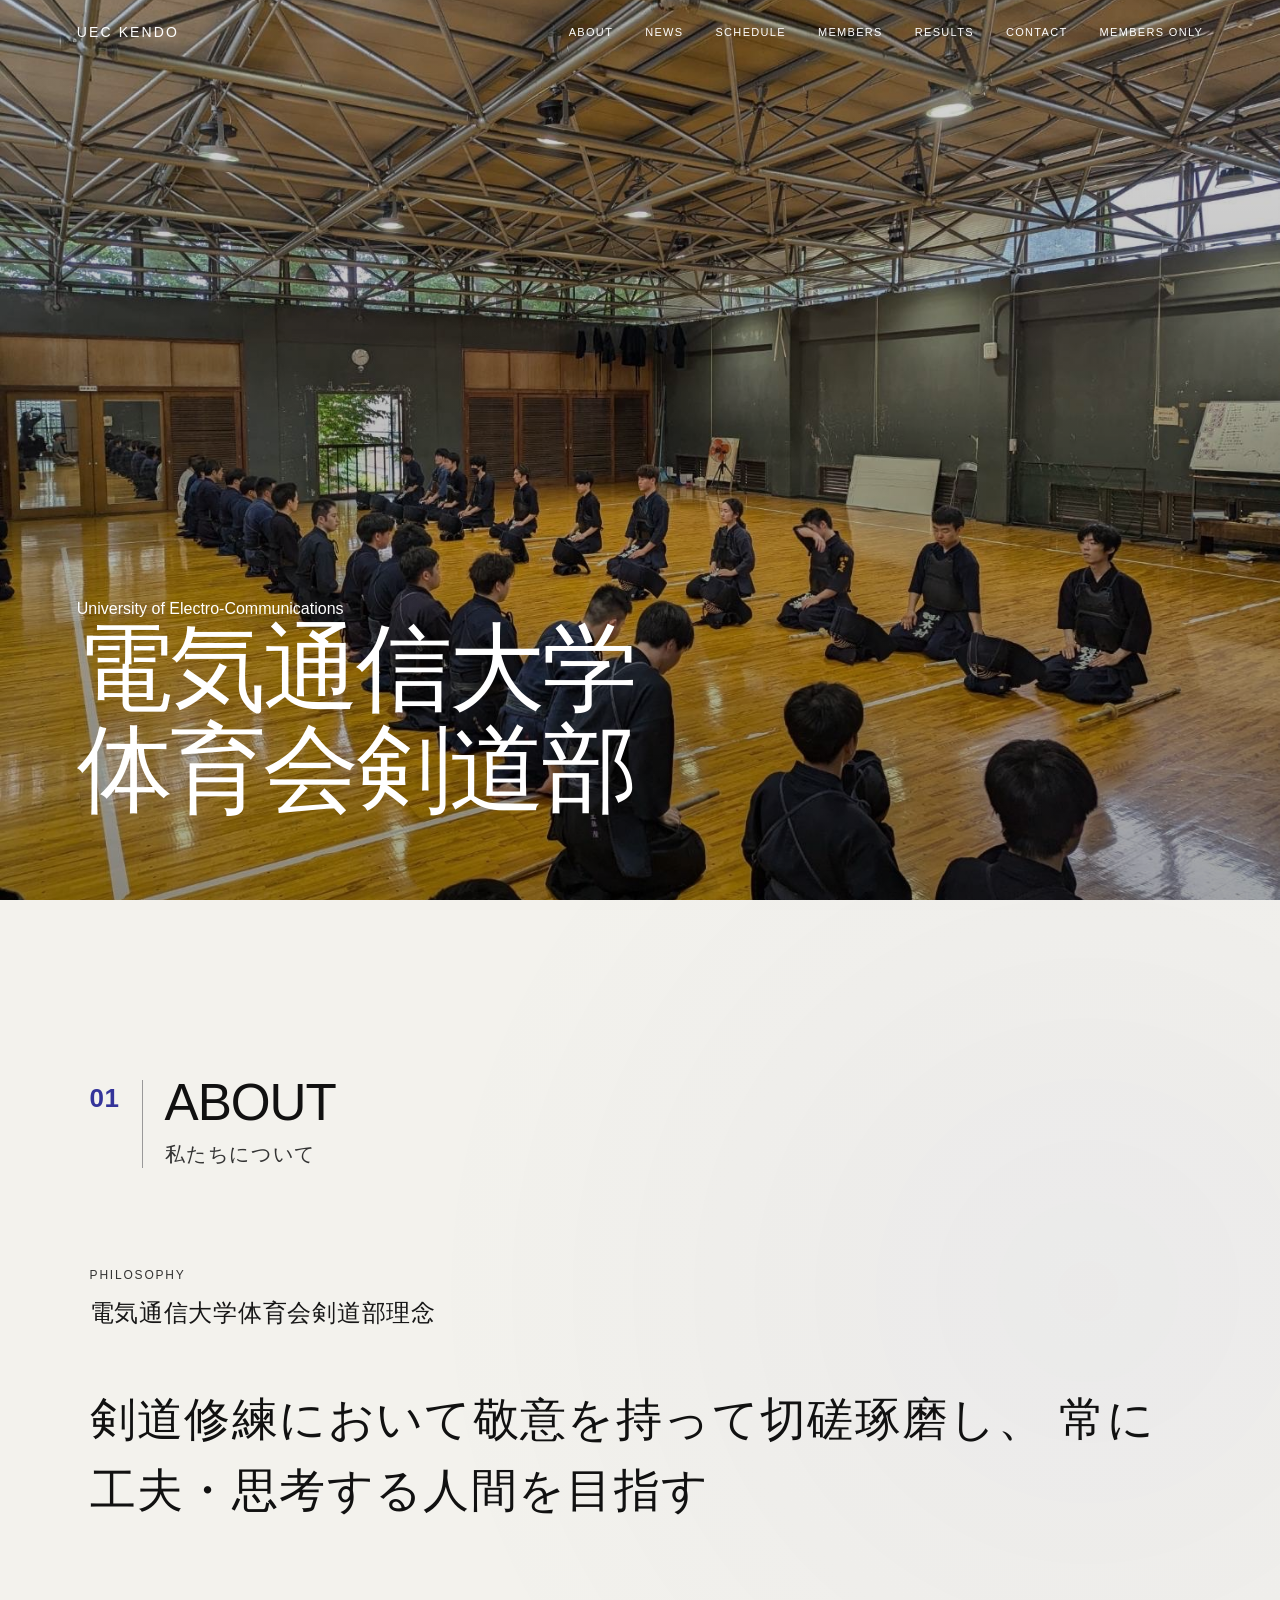
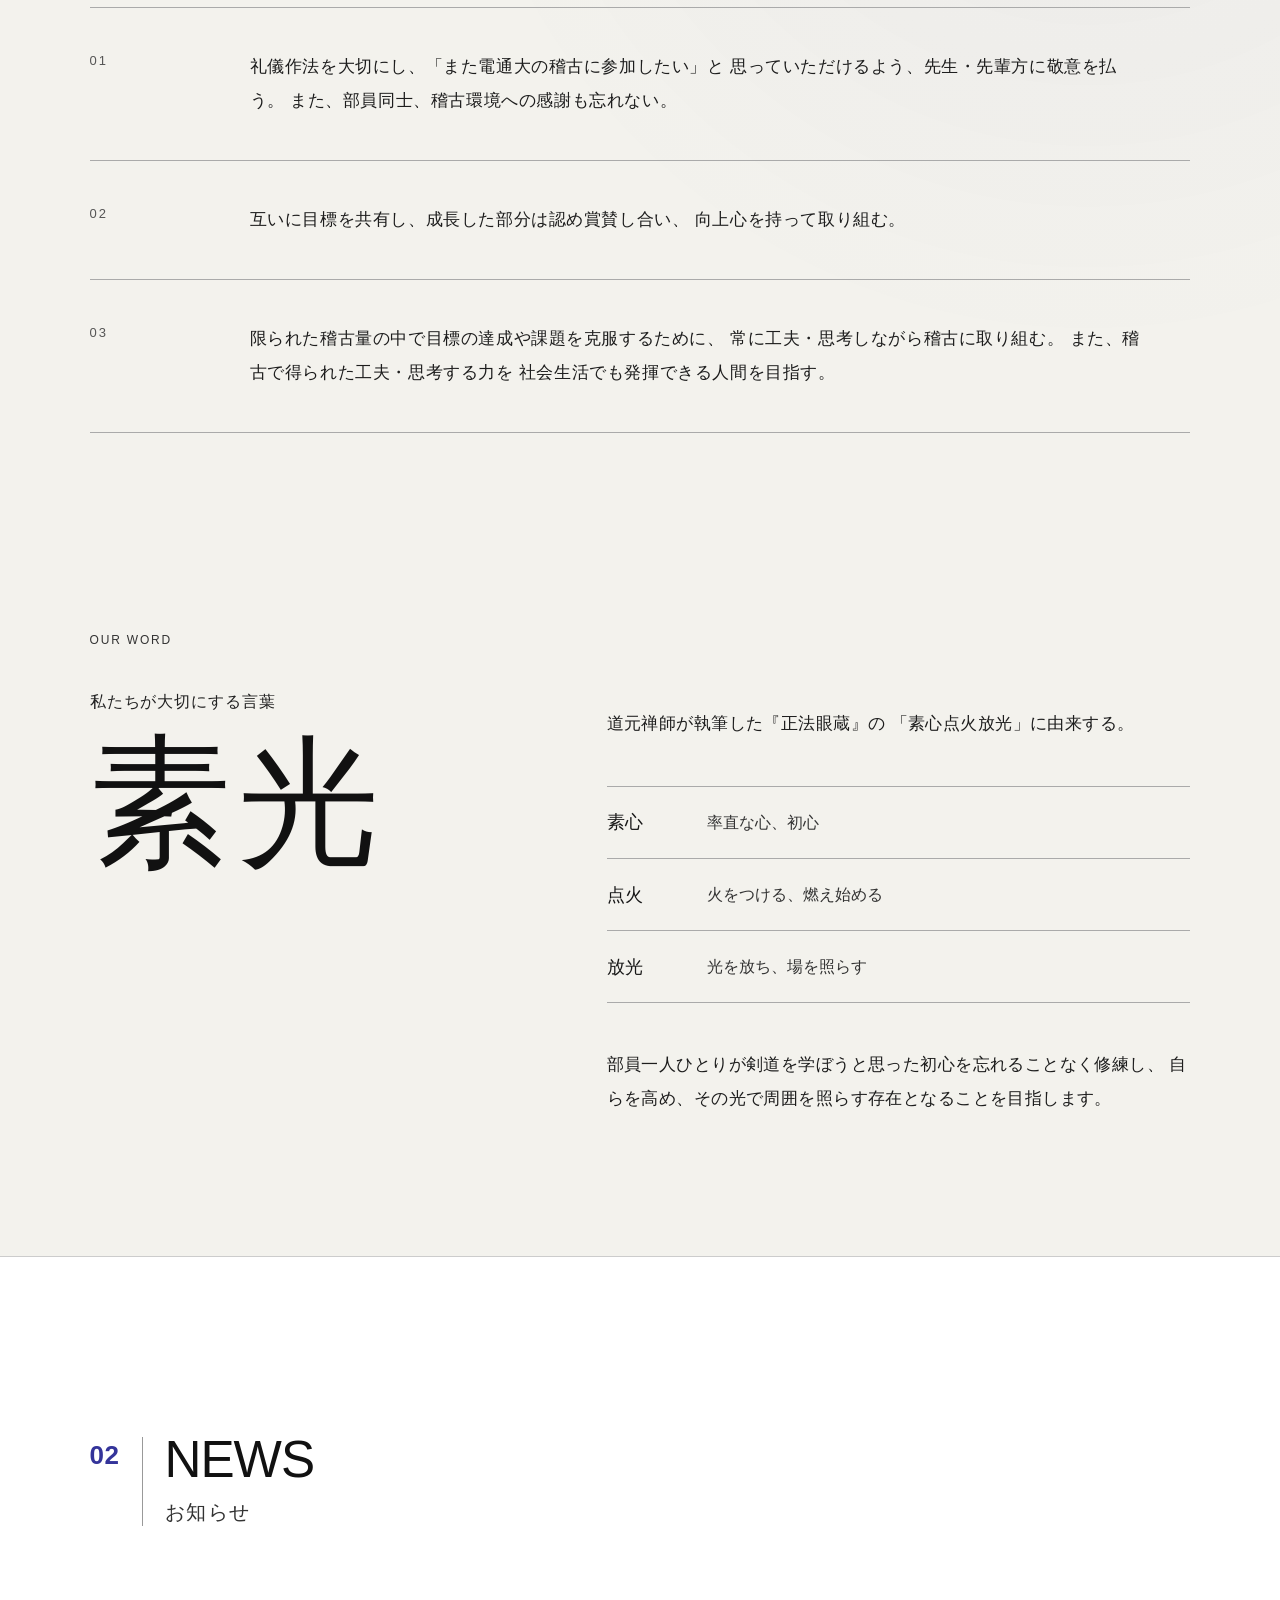
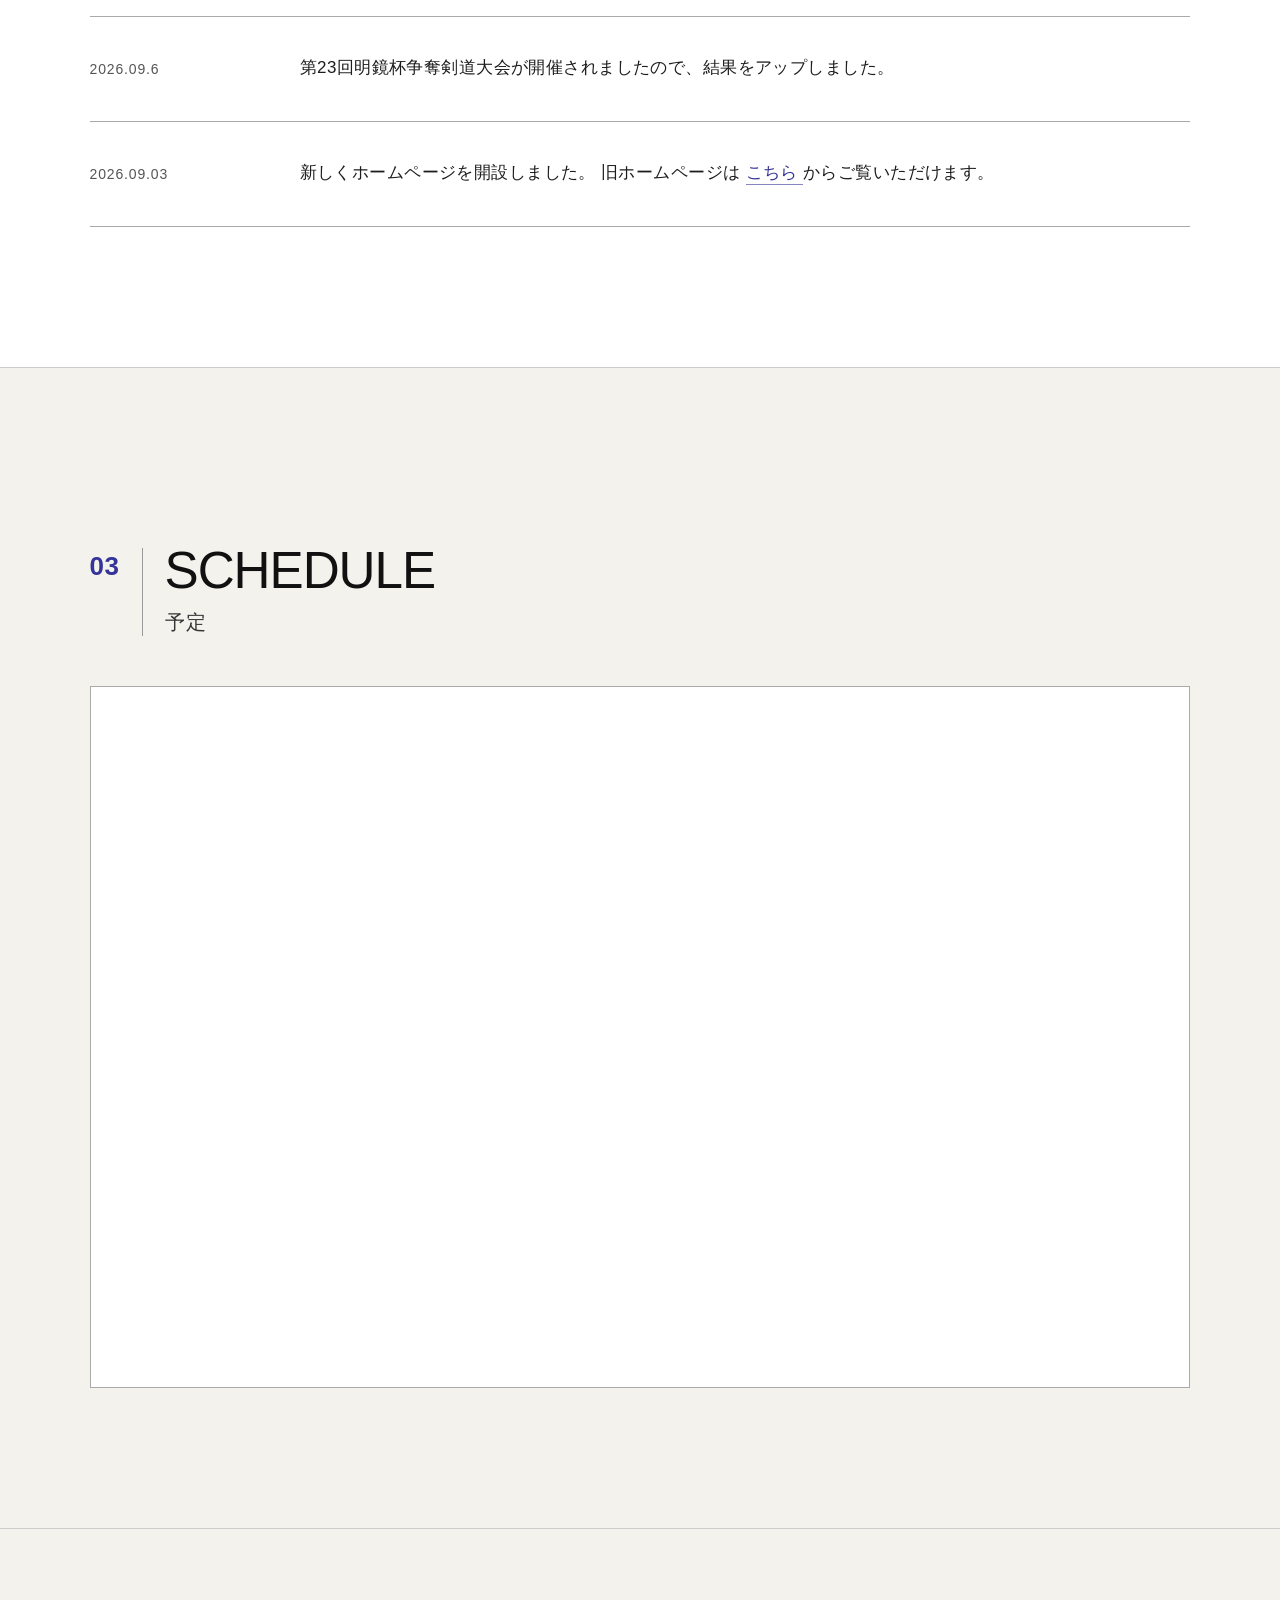
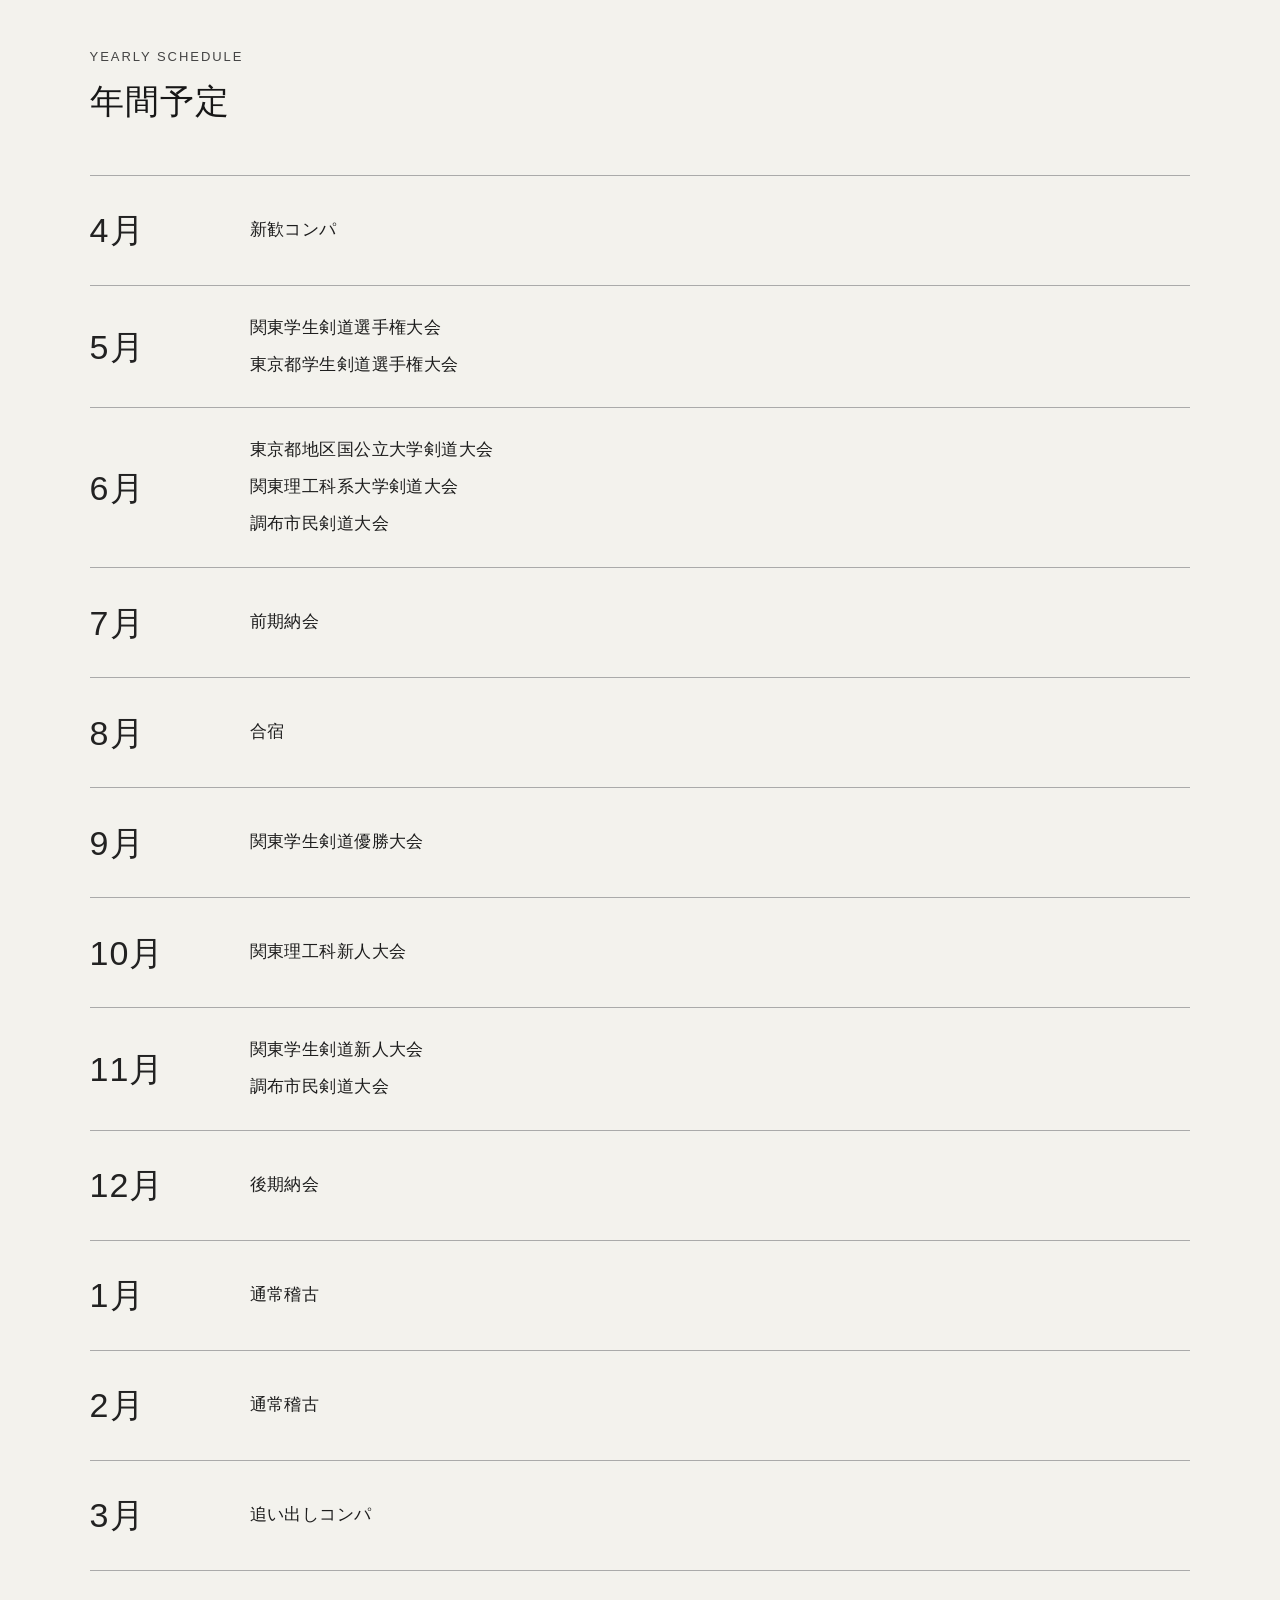
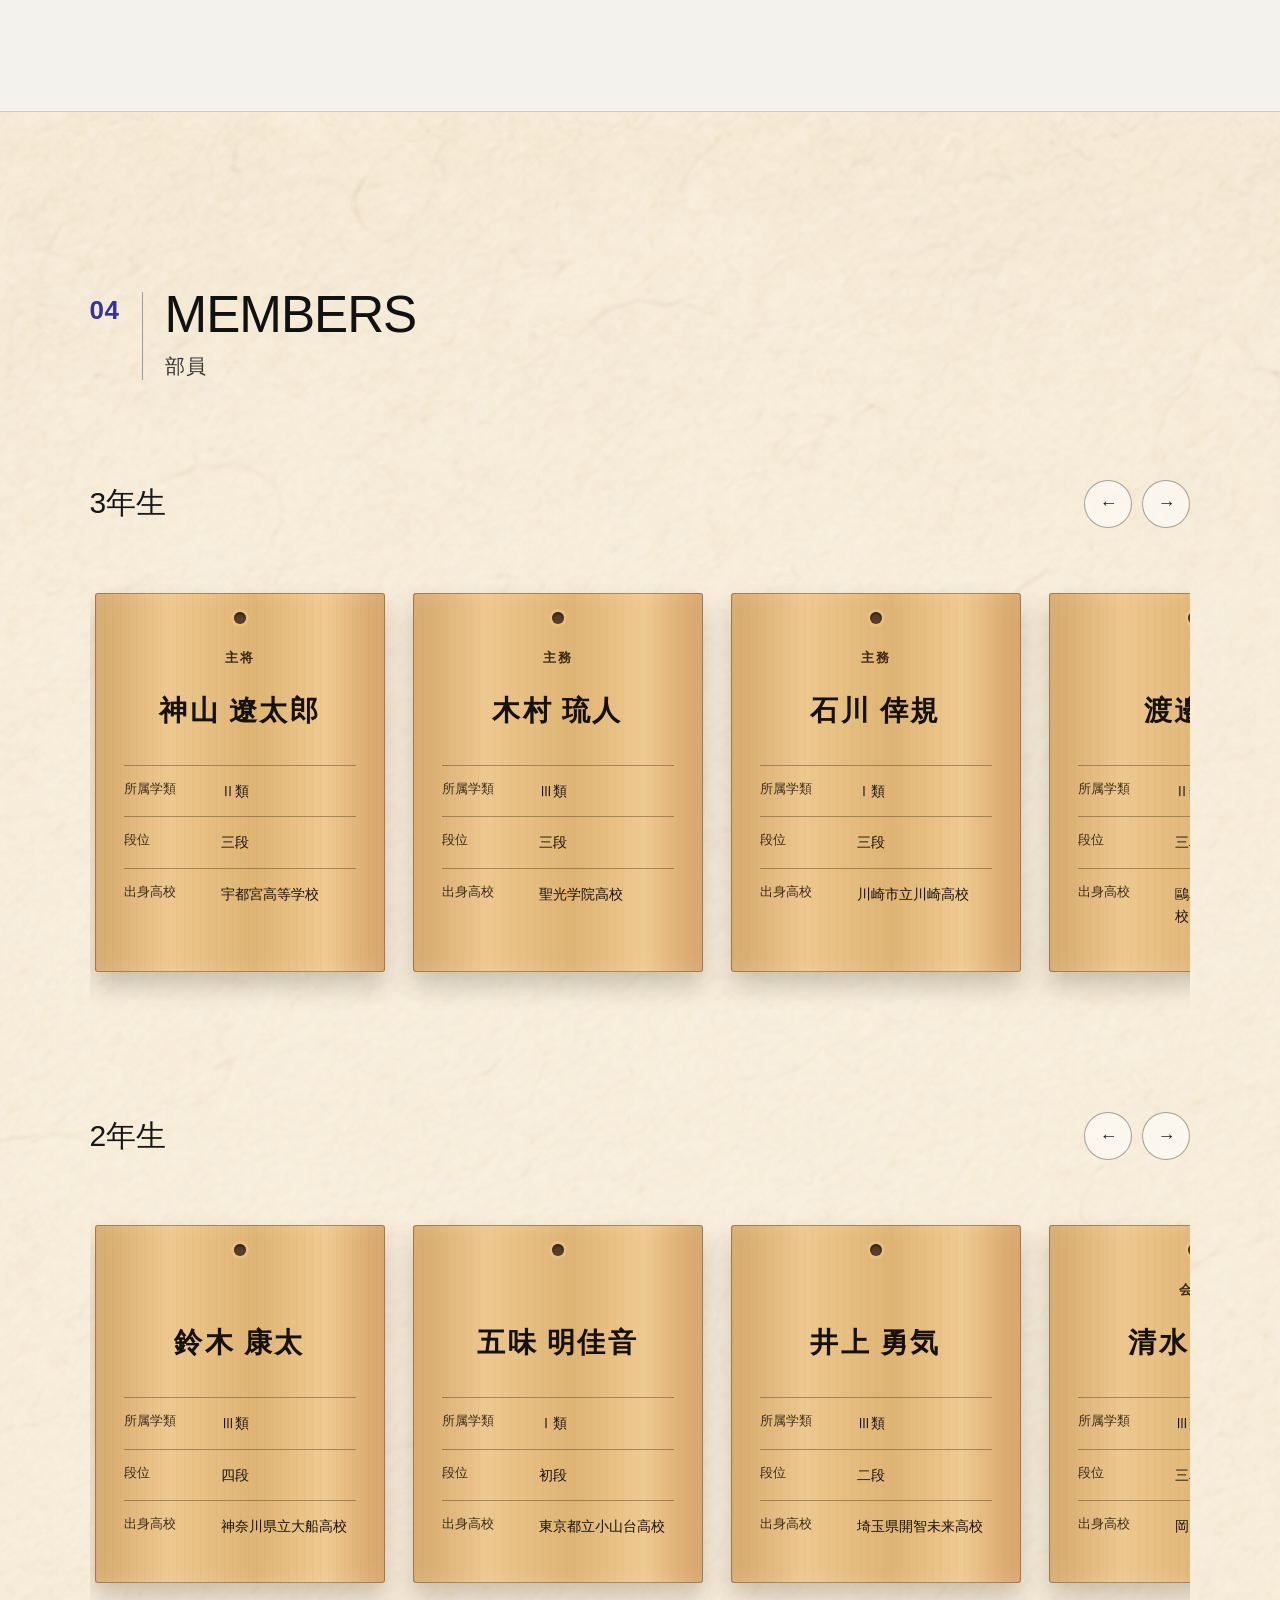
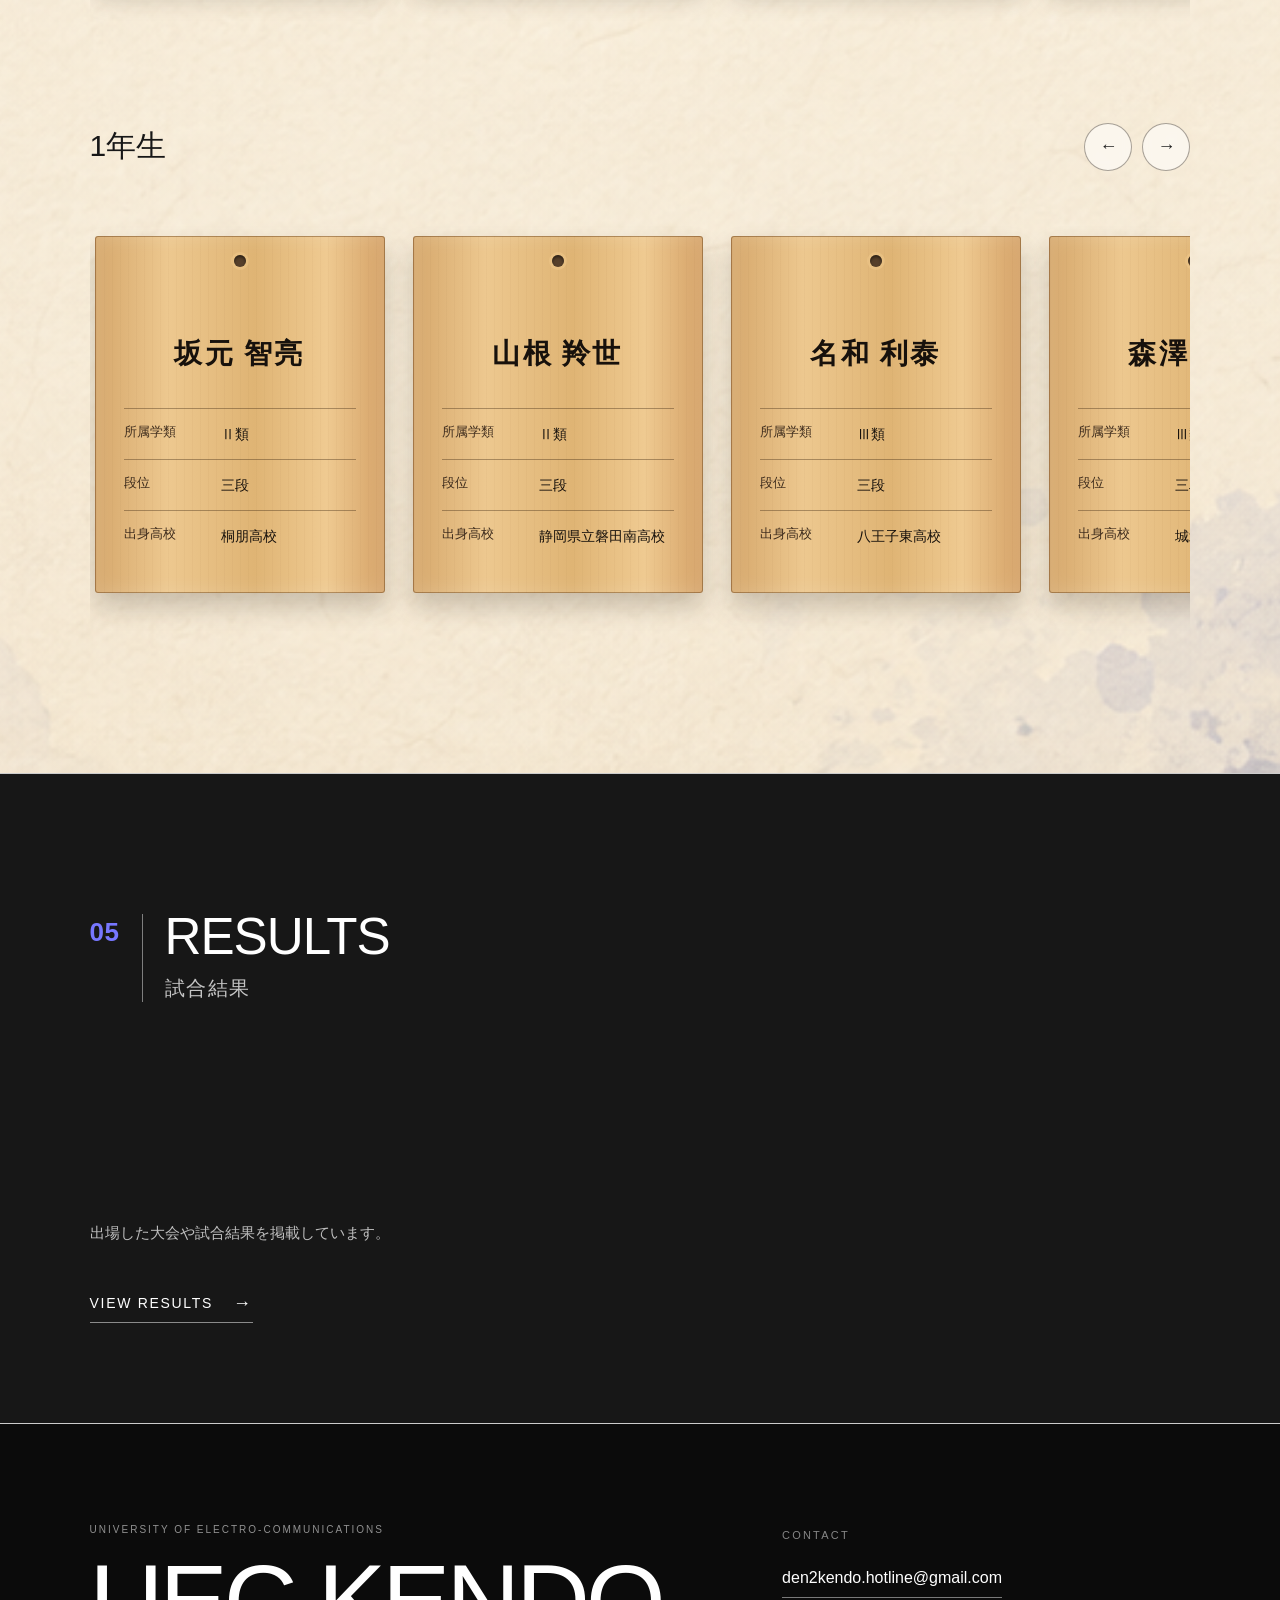
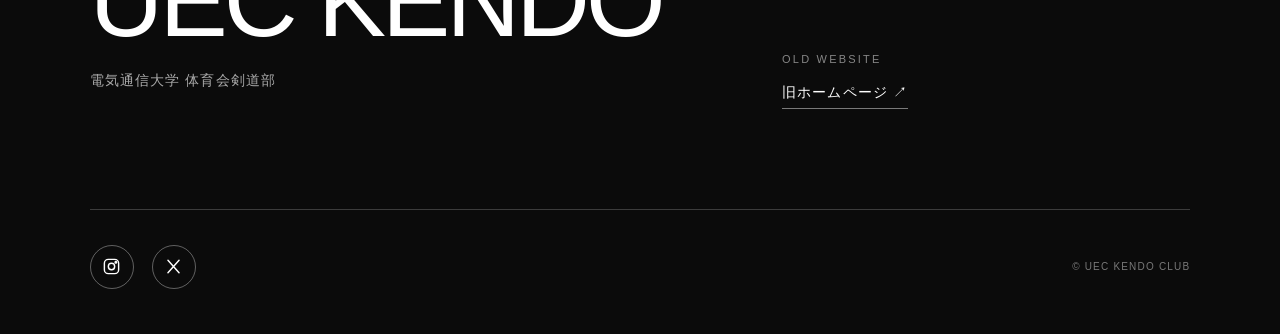
==== commit de63b844: "update" ====
--- a/index.html
+++ b/index.html
@@ -62,6 +62,7 @@
     <a href="#members">MEMBERS</a>
     <a href="#results">RESULTS</a>
     <a href="#contact">CONTACT</a>
+    <a href="https://ueckendo-app.onrender.com/members/login"class="members-only-link">MEMBERS ONLY</a>
   </nav>
 
   <!-- スマホ用ハンバーガーボタン -->
@@ -81,6 +82,7 @@
       <a href="#members">MEMBERS</a>
       <a href="#results">RESULTS</a>
       <a href="#contact">CONTACT</a>
+      <a href="https://ueckendo-app.onrender.com/members/login"class="members-only-link">MEMBERS ONLY</a>
     </nav>
 
   </div>
@@ -889,6 +891,7 @@
     <a
       href="https://ueckendo-app.onrender.com/results"
       class="results-link"
+      id="resultsLink"
     >
       VIEW RESULTS
     </a>
@@ -897,6 +900,54 @@
 
 </section>
 
+  <!-- 試合結果ページ起動待ち画面 -->
+  <div class="results-loading" id="resultsLoading" aria-hidden="true">
+  
+    <div class="results-loading-content">
+    
+      <p class="results-loading-small">
+        UNIVERSITY OF ELECTRO-COMMUNICATIONS
+      </p>
+    
+      <h2>UEC KENDO</h2>
+    
+      <p class="results-loading-text">
+        試合結果を読み込んでいます
+      </p>
+    
+      <div class="results-loading-dots">
+        <span></span>
+        <span></span>
+        <span></span>
+      </div>
+    
+    </div>
+  
+  </div>
+  <!-- 部員専用ページ起動待ち画面 -->
+<div class="results-loading" id="membersLoading" aria-hidden="true">
+
+  <div class="results-loading-content">
+
+    <p class="results-loading-small">
+      UNIVERSITY OF ELECTRO-COMMUNICATIONS
+    </p>
+
+    <h2>UEC KENDO</h2>
+
+    <p class="results-loading-text">
+      部員専用ページを読み込んでいます
+    </p>
+
+    <div class="results-loading-dots">
+      <span></span>
+      <span></span>
+      <span></span>
+    </div>
+
+  </div>
+
+</div>
   </main>
 
   <footer id="contact" class="footer">
--- a/css/style.css
+++ b/css/style.css
@@ -2197,4 +2197,131 @@
       40px;
   }
 
+}
+
+/* ========================
+   RESULTS LOADING
+======================== */
+
+.results-loading {
+  position: fixed;
+
+  inset: 0;
+
+  width: 100%;
+  height: 100vh;
+
+  display: flex;
+  align-items: center;
+  justify-content: center;
+
+  background: #171717;
+
+  color: #fff;
+
+  z-index: 99999;
+
+  opacity: 0;
+  visibility: hidden;
+
+  transition:
+    opacity 0.35s ease,
+    visibility 0.35s ease;
+}
+
+
+.results-loading.active {
+  opacity: 1;
+  visibility: visible;
+}
+
+
+.results-loading-content {
+  padding: 30px;
+
+  text-align: center;
+}
+
+
+.results-loading-small {
+  margin-bottom: 20px;
+
+  font-size: 10px;
+  letter-spacing: 0.2em;
+
+  color: rgba(255, 255, 255, 0.5);
+}
+
+
+.results-loading h2 {
+  margin: 0;
+
+  font-size: clamp(52px, 8vw, 100px);
+  font-weight: 400;
+
+  line-height: 1;
+
+  letter-spacing: -0.04em;
+}
+
+
+.results-loading-text {
+  margin-top: 35px;
+
+  font-size: 14px;
+  letter-spacing: 0.08em;
+
+  color: rgba(255, 255, 255, 0.7);
+}
+
+
+/* 3つの点 */
+
+.results-loading-dots {
+  display: flex;
+
+  justify-content: center;
+
+  gap: 8px;
+
+  margin-top: 25px;
+}
+
+
+.results-loading-dots span {
+  width: 6px;
+  height: 6px;
+
+  border-radius: 50%;
+
+  background: #fff;
+
+  animation: resultsLoadingDot 1.2s infinite ease-in-out;
+}
+
+
+.results-loading-dots span:nth-child(2) {
+  animation-delay: 0.15s;
+}
+
+
+.results-loading-dots span:nth-child(3) {
+  animation-delay: 0.3s;
+}
+
+
+@keyframes resultsLoadingDot {
+
+  0%,
+  80%,
+  100% {
+    opacity: 0.25;
+    transform: translateY(0);
+  }
+
+  40% {
+    opacity: 1;
+    transform: translateY(-6px);
+  }
+
 }
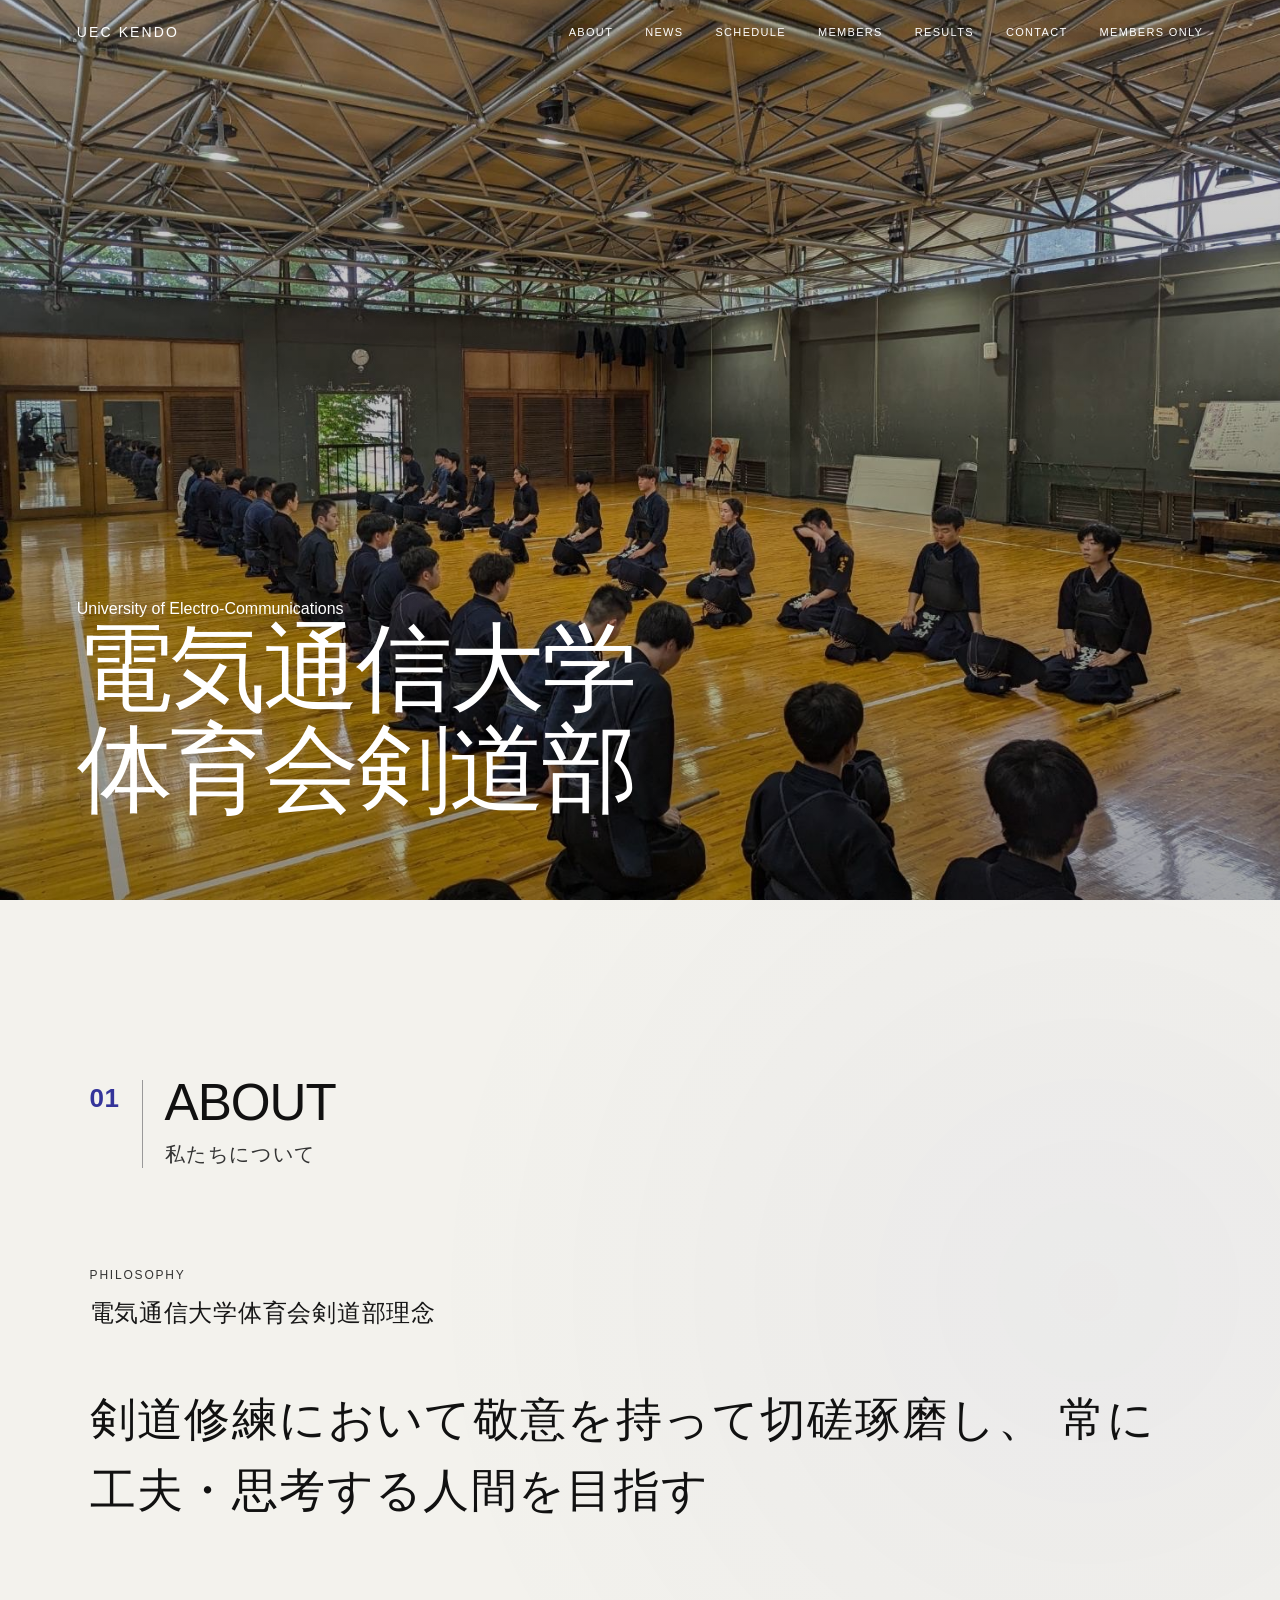
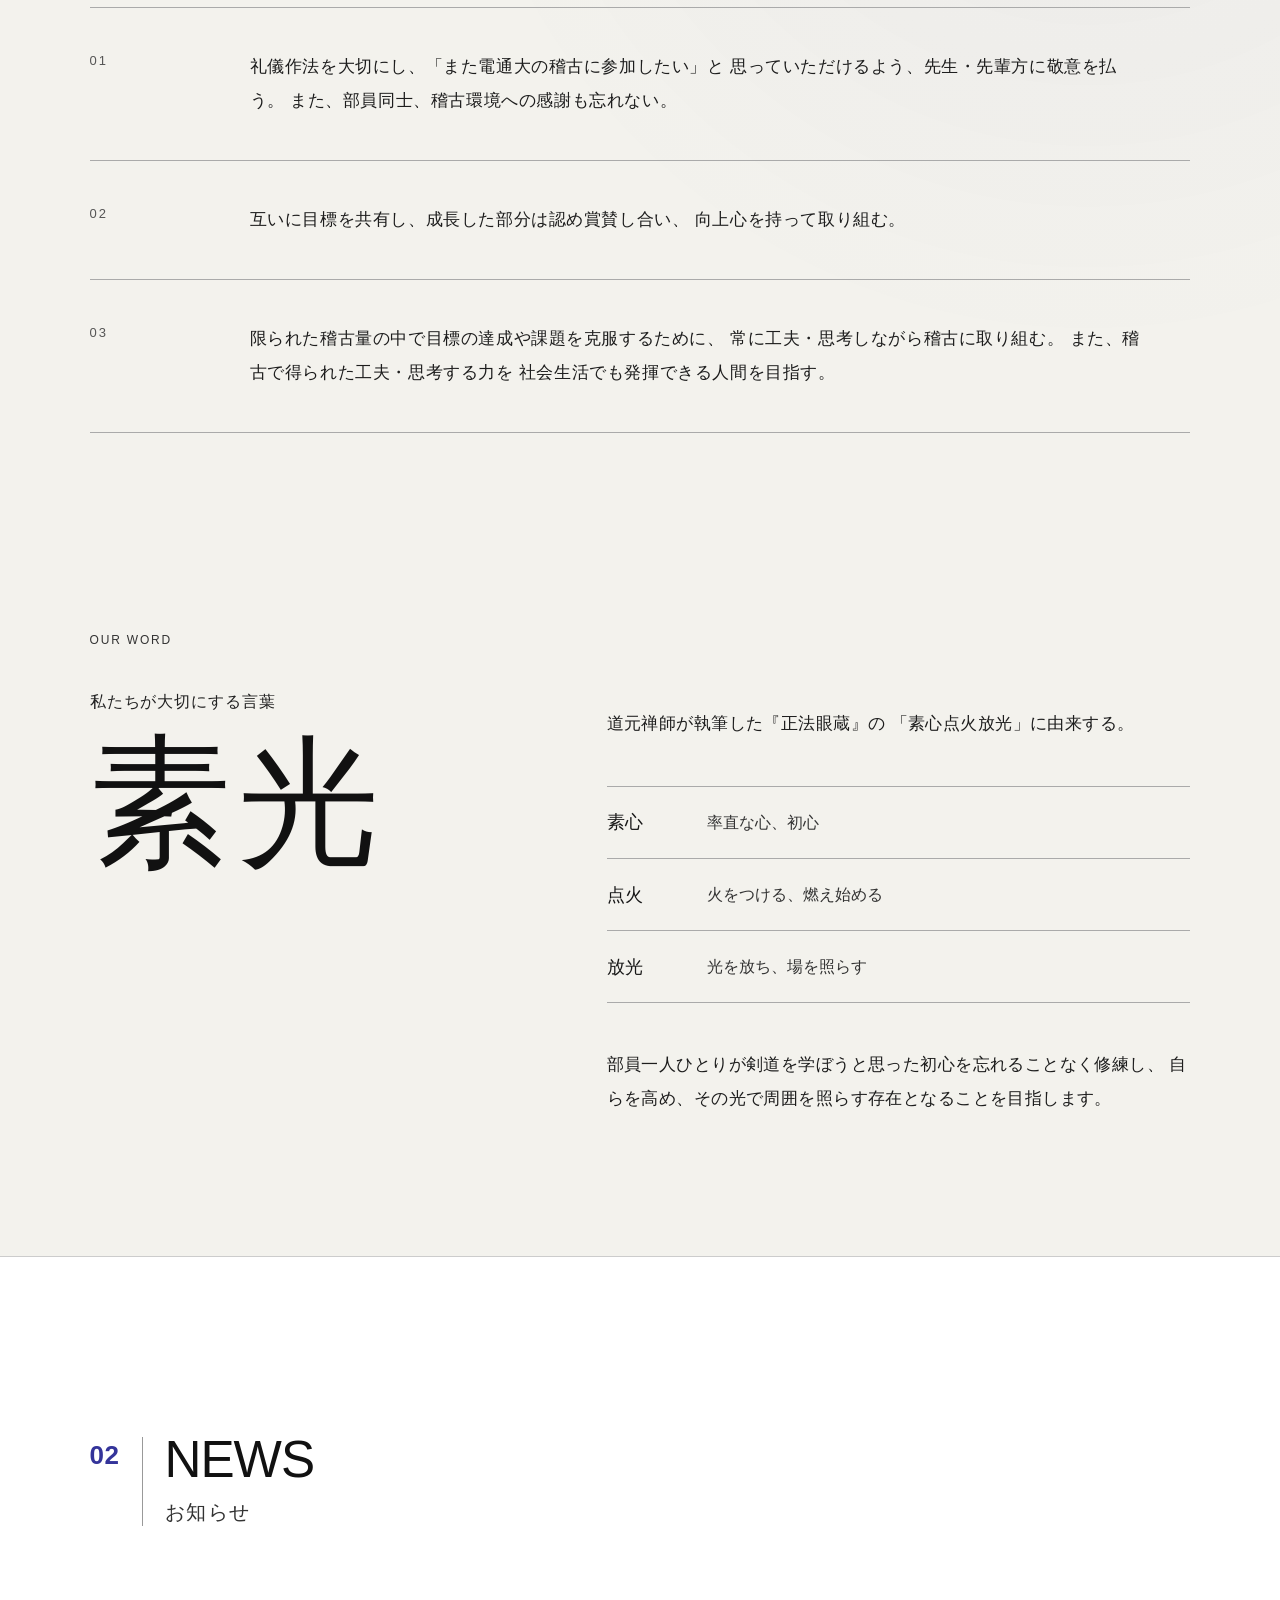
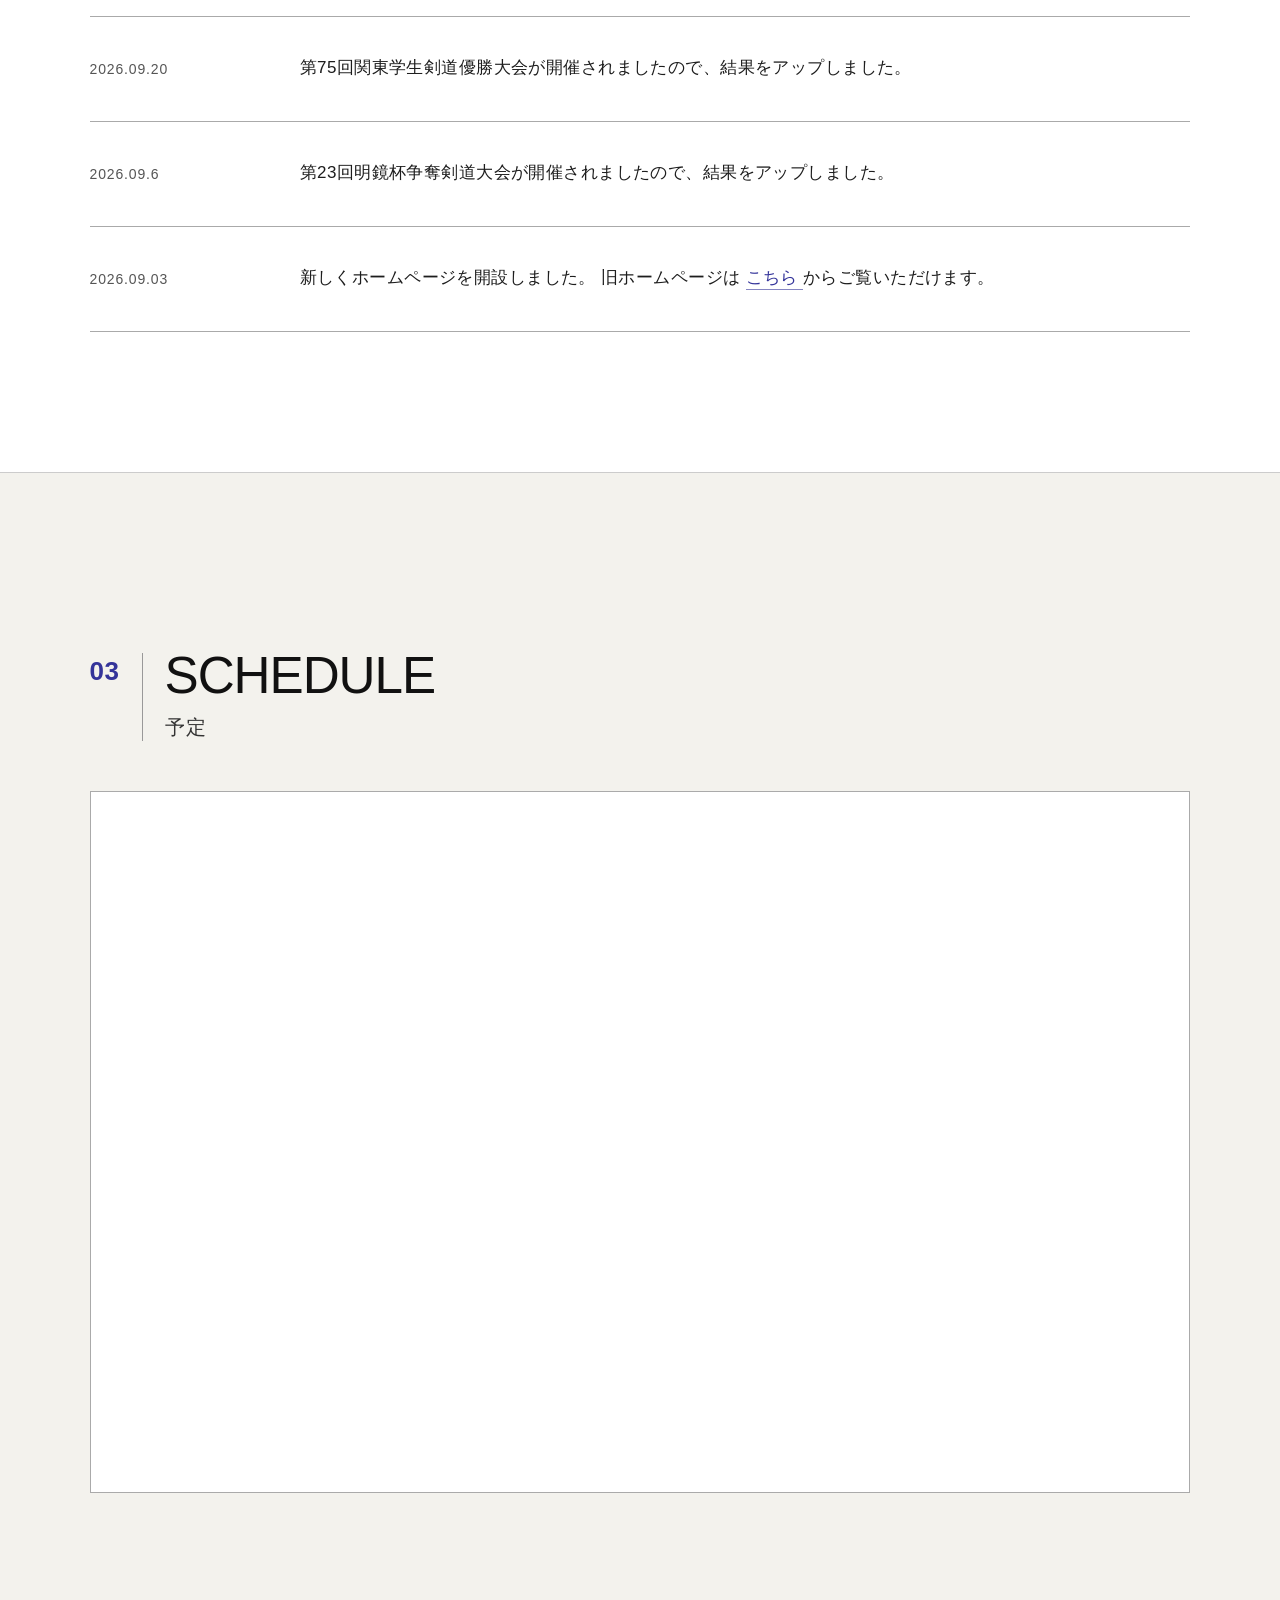
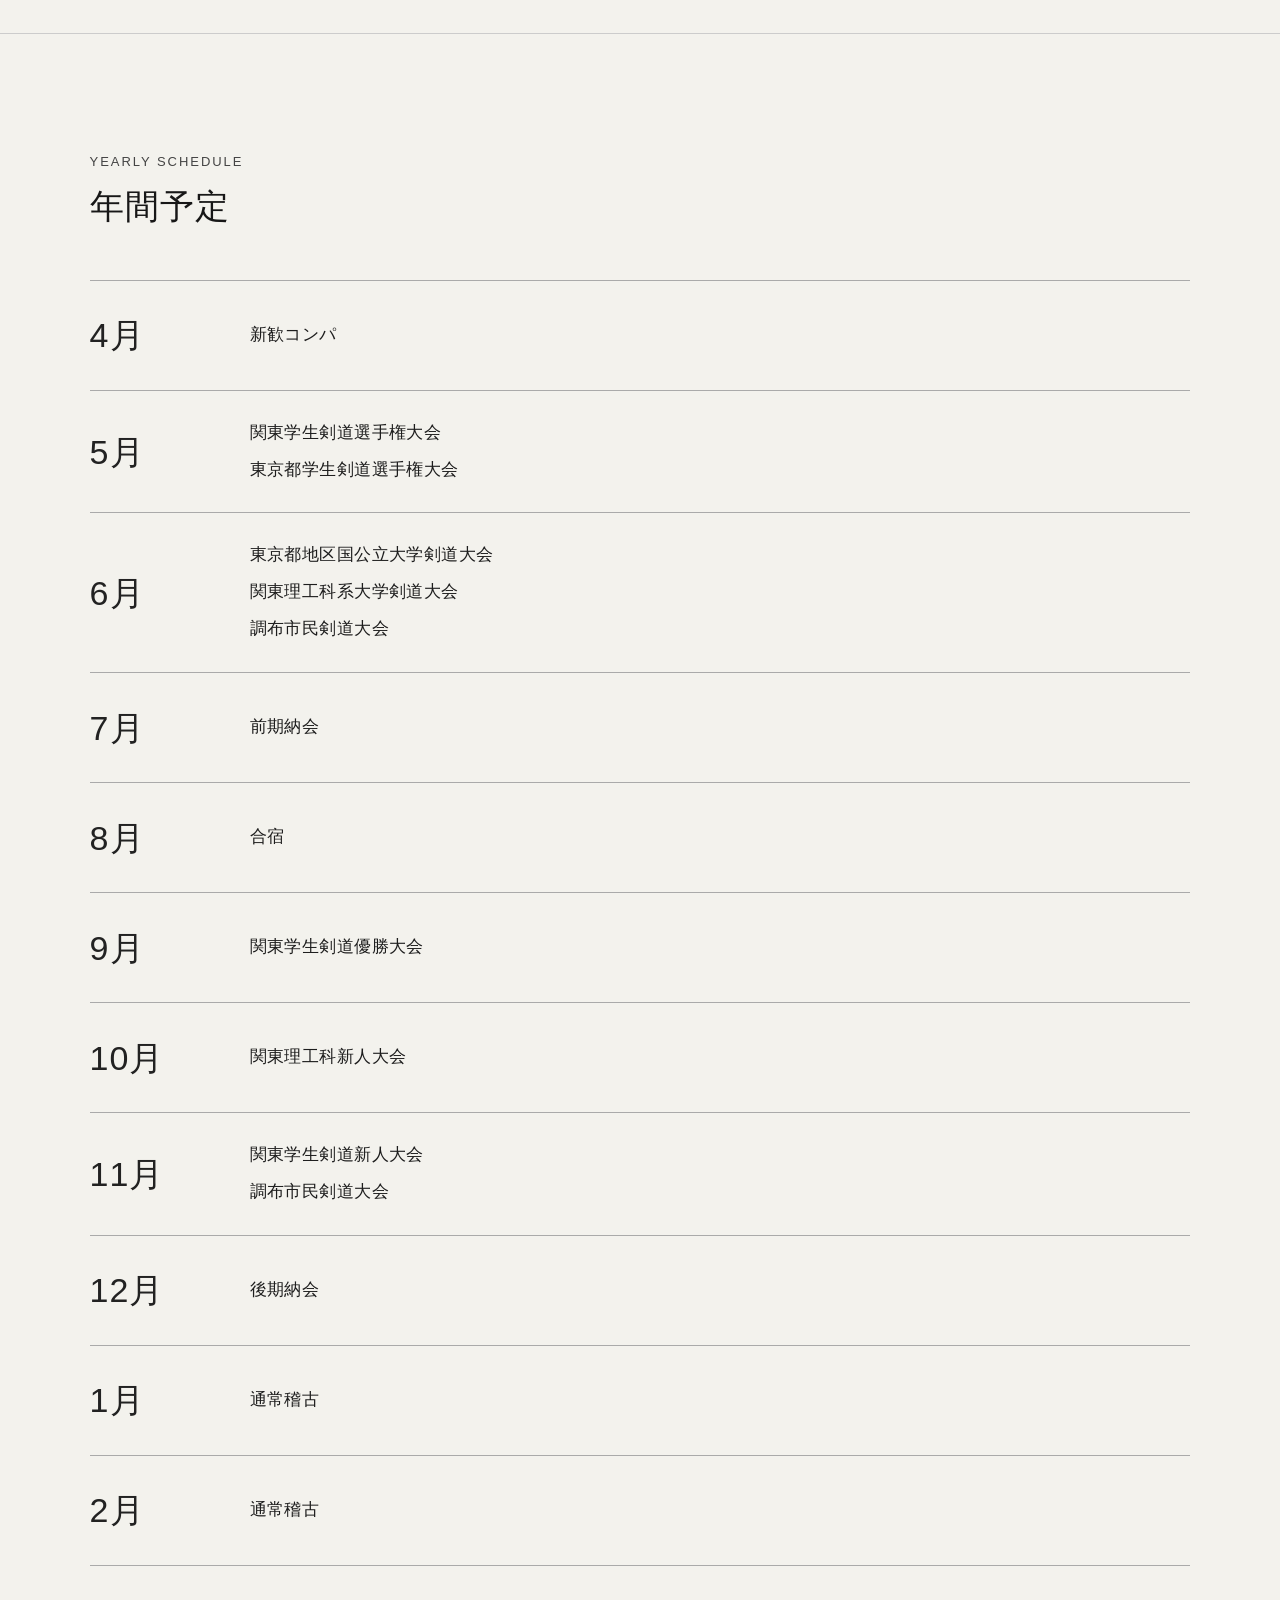
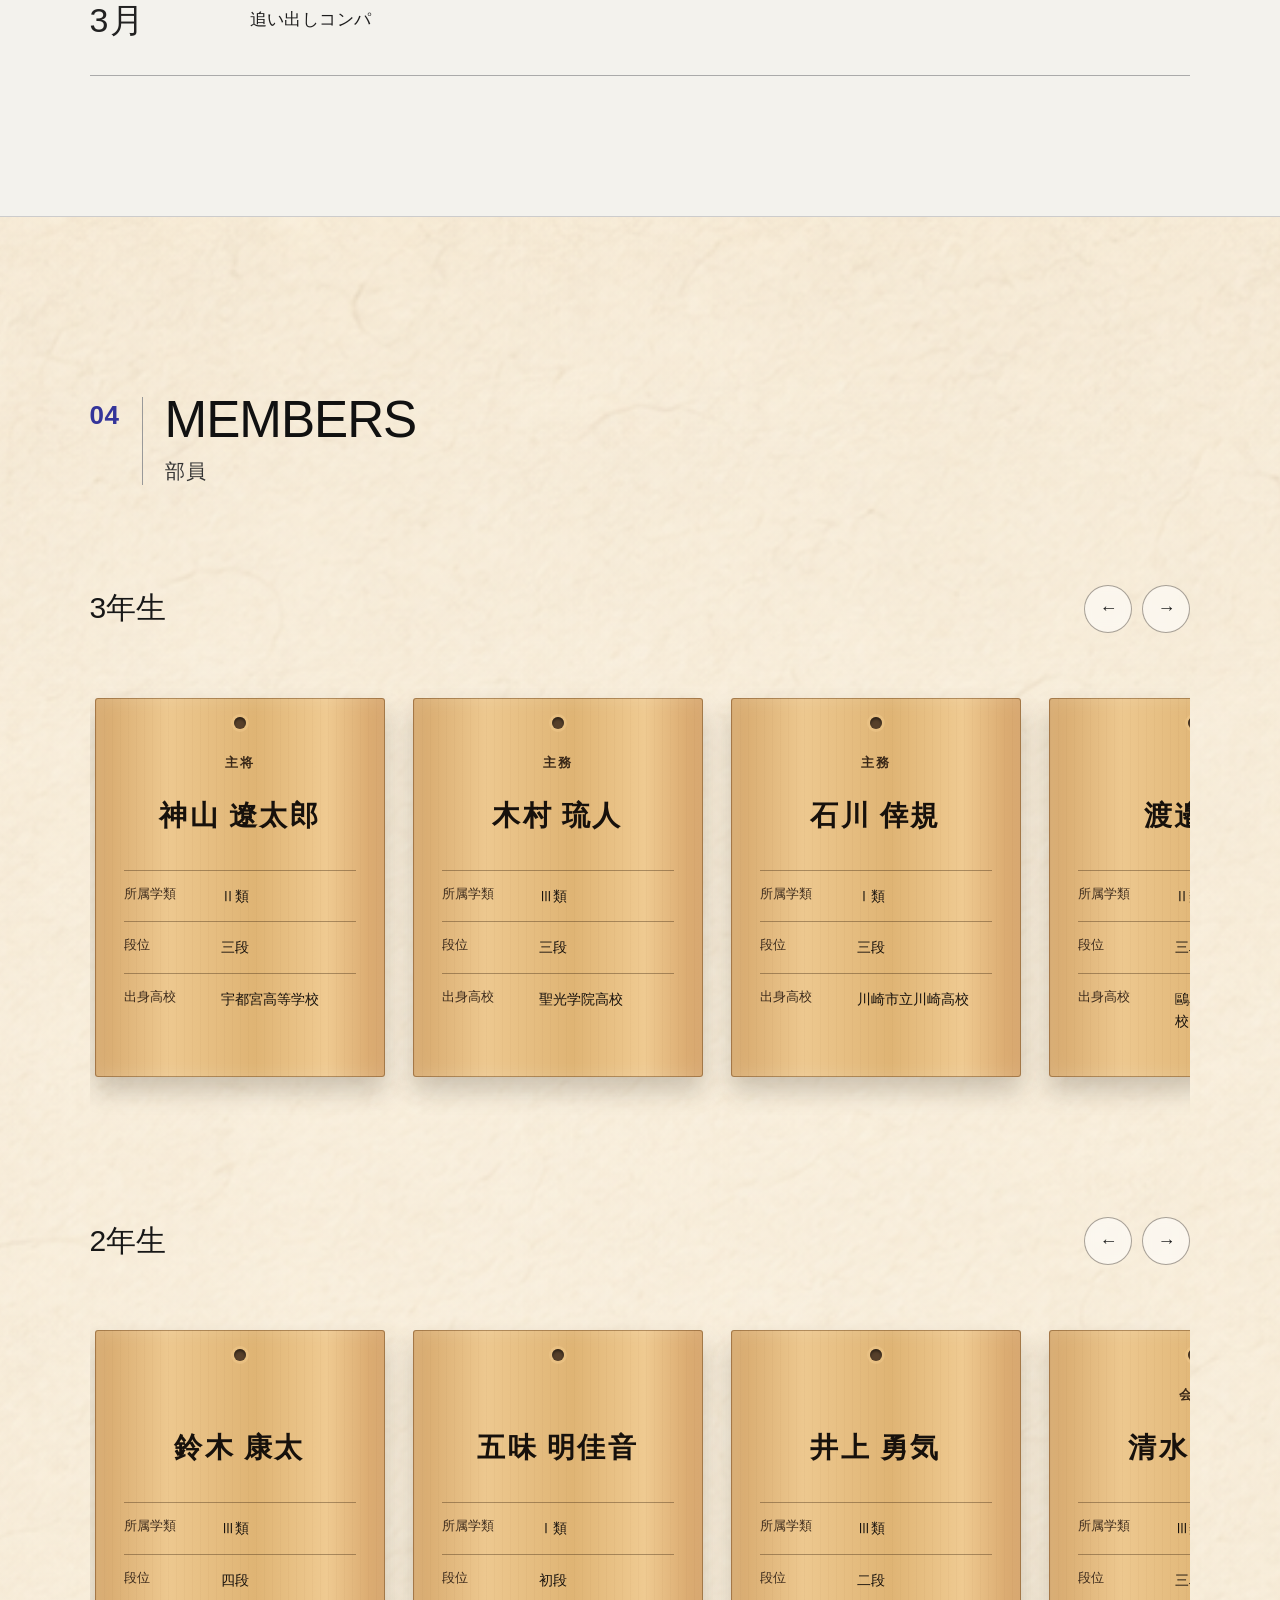
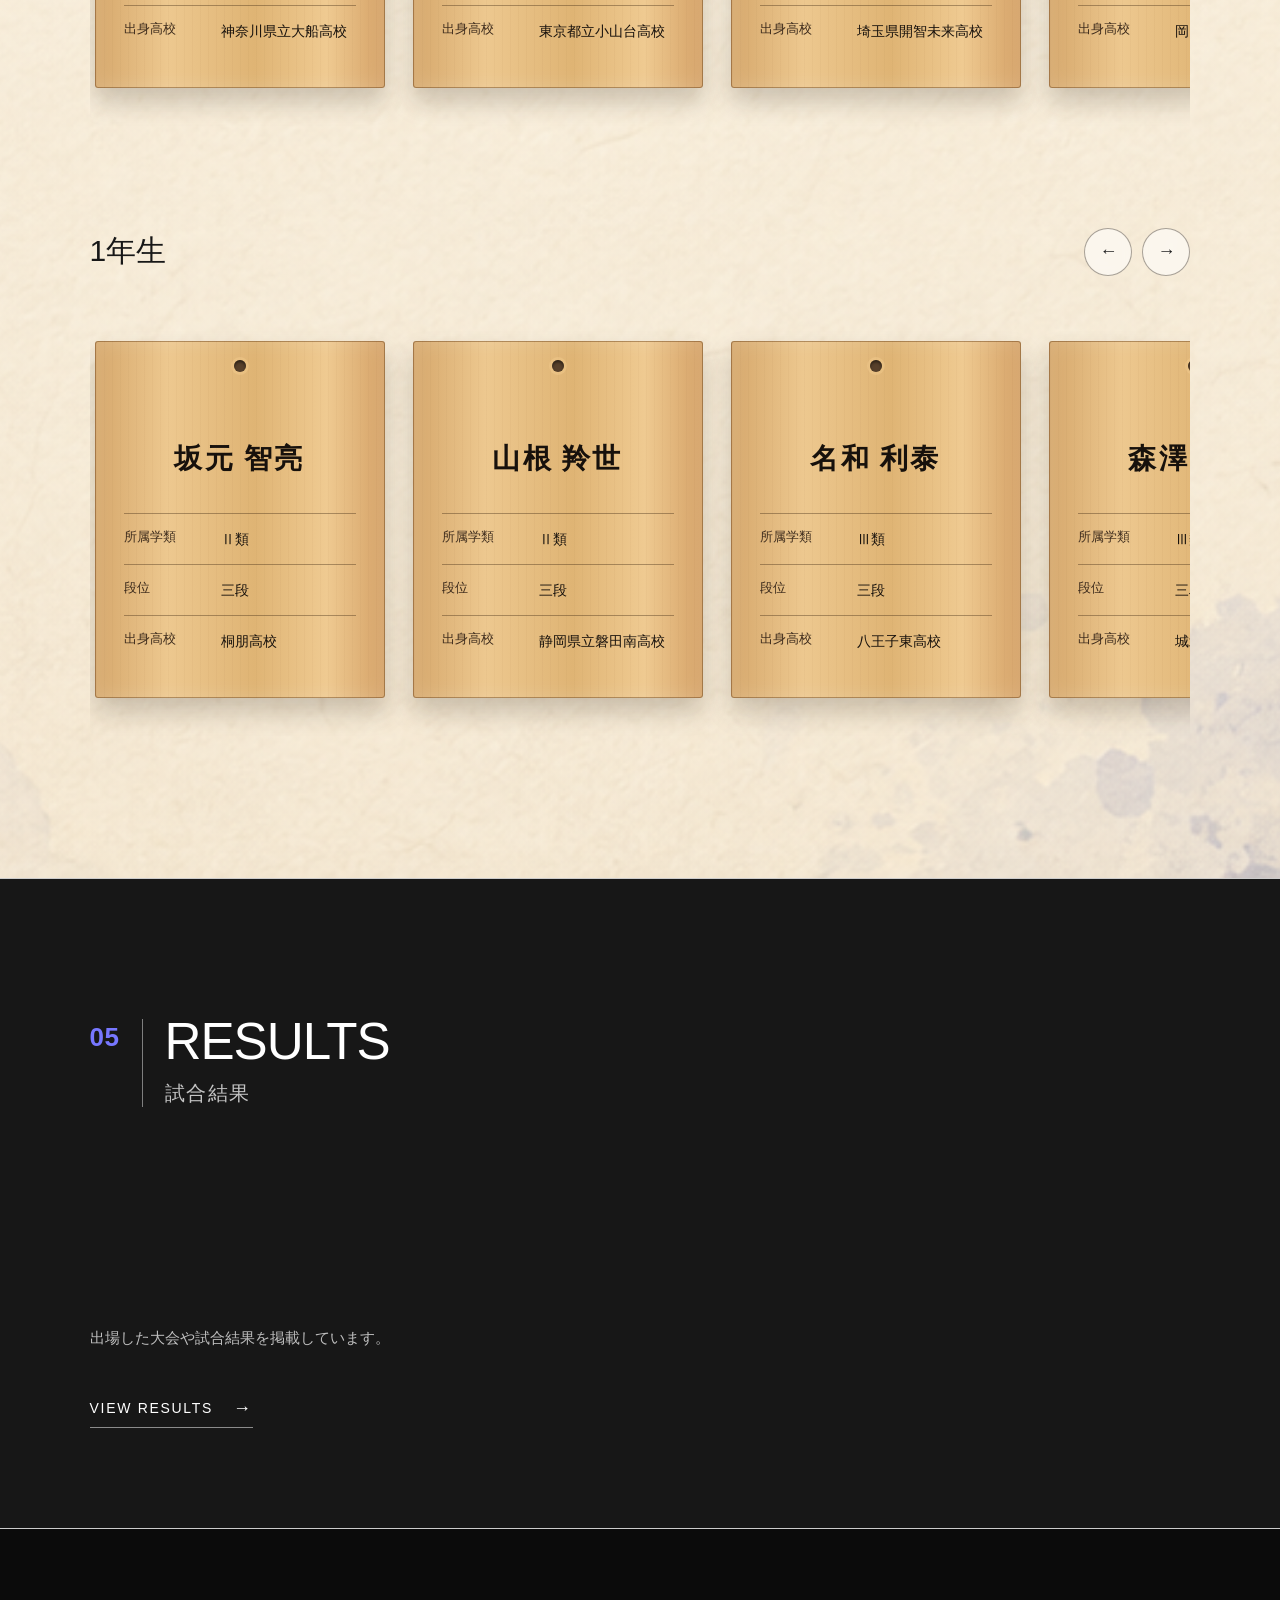
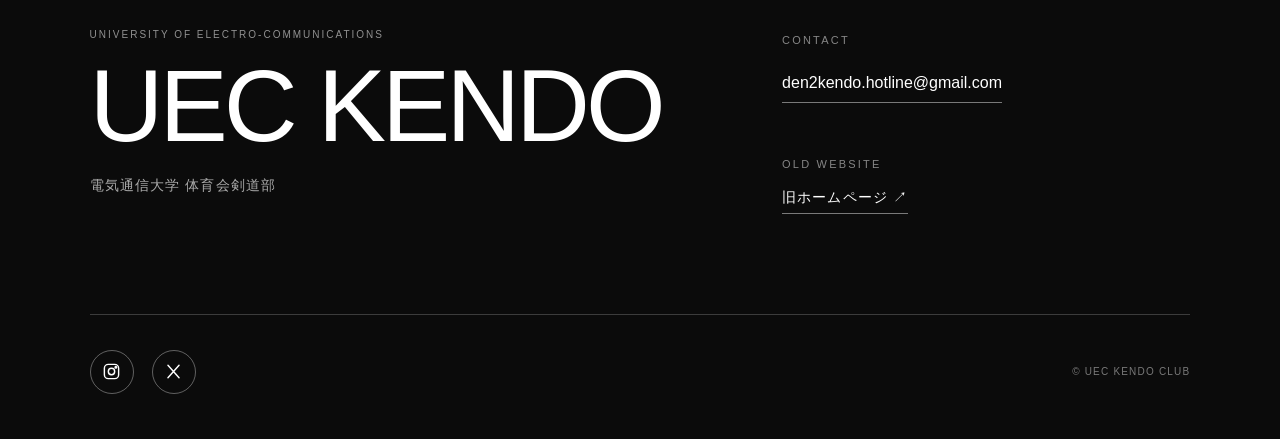
==== commit 2464705e: "update" ====
--- a/index.html
+++ b/index.html
@@ -241,6 +241,10 @@
 
   <div class="news-list">
 
+    <article class="news-item">
+      <p class="news-date">2026.09.20</p>
+      <p class="news-title">第75回関東学生剣道優勝大会が開催されましたので、結果をアップしました。</p>
+    </article>
 
     <article class="news-item">
       <p class="news-date">2026.09.6</p>
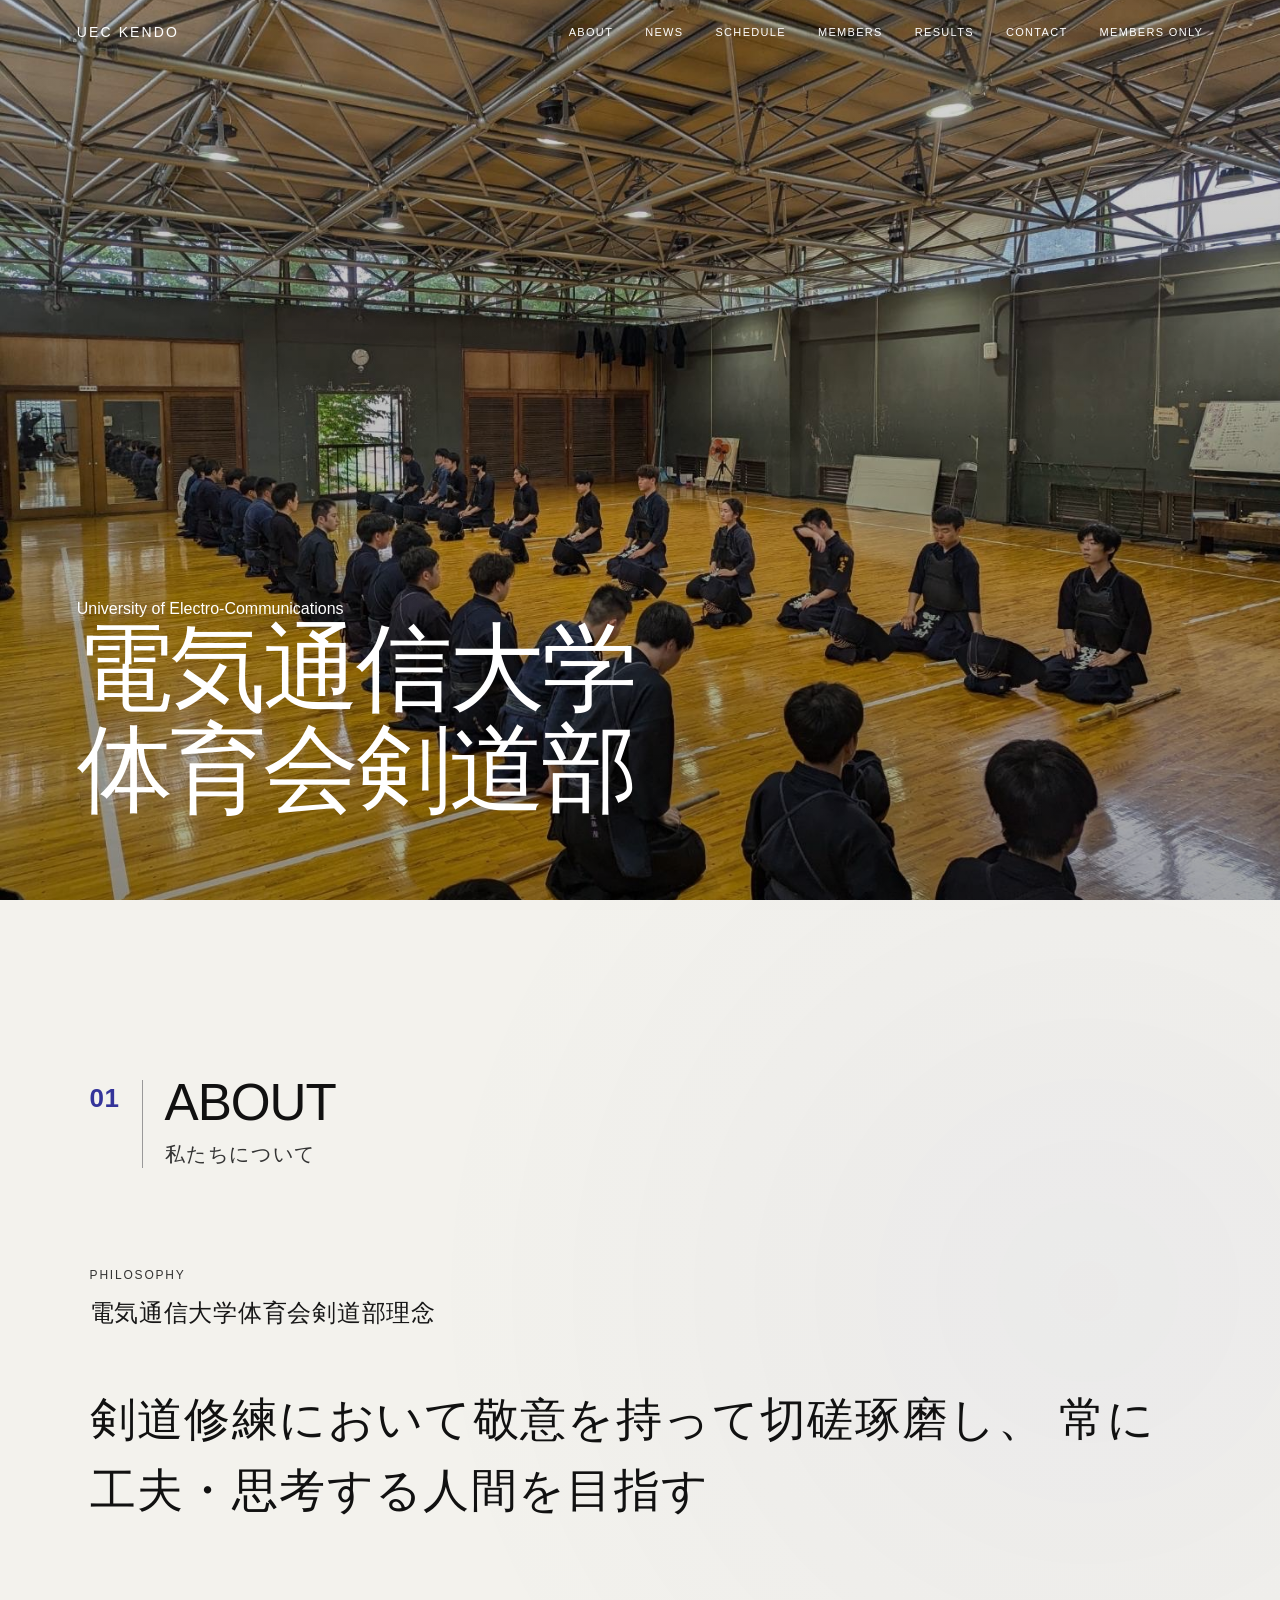
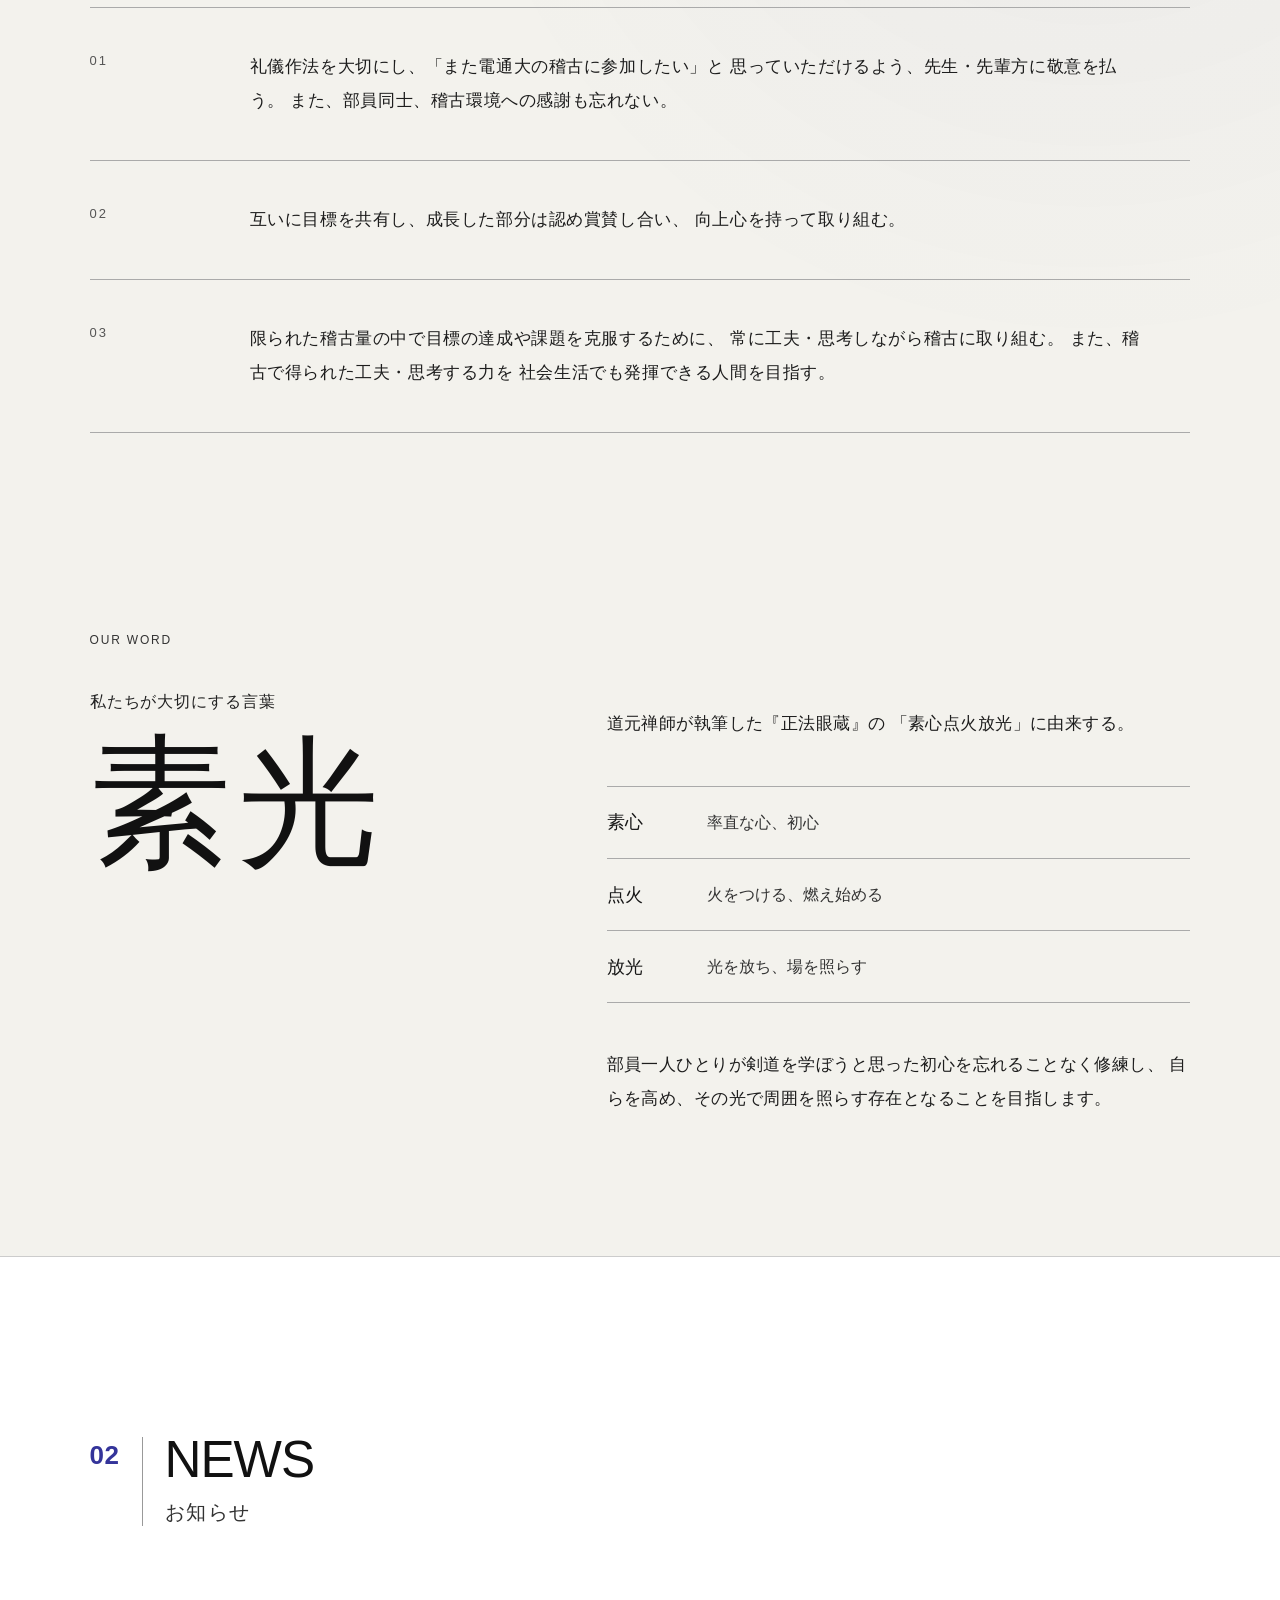
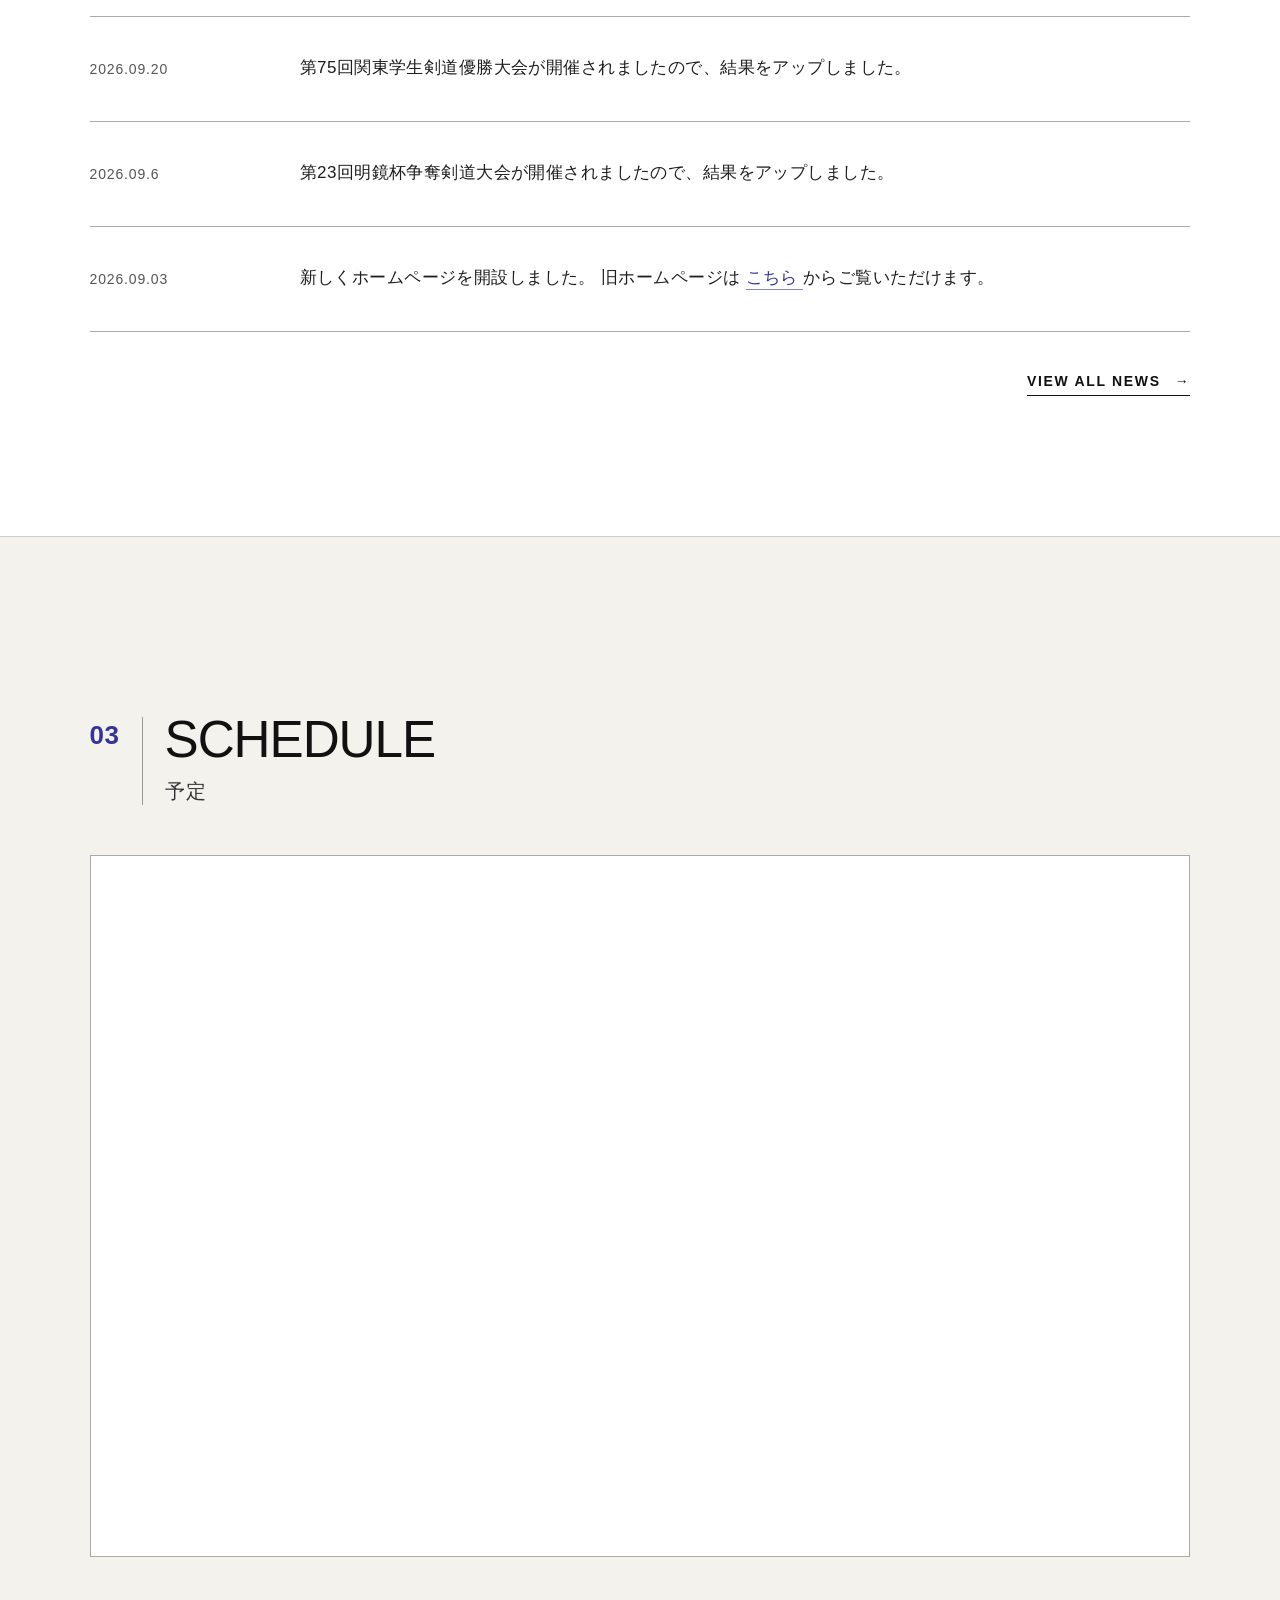
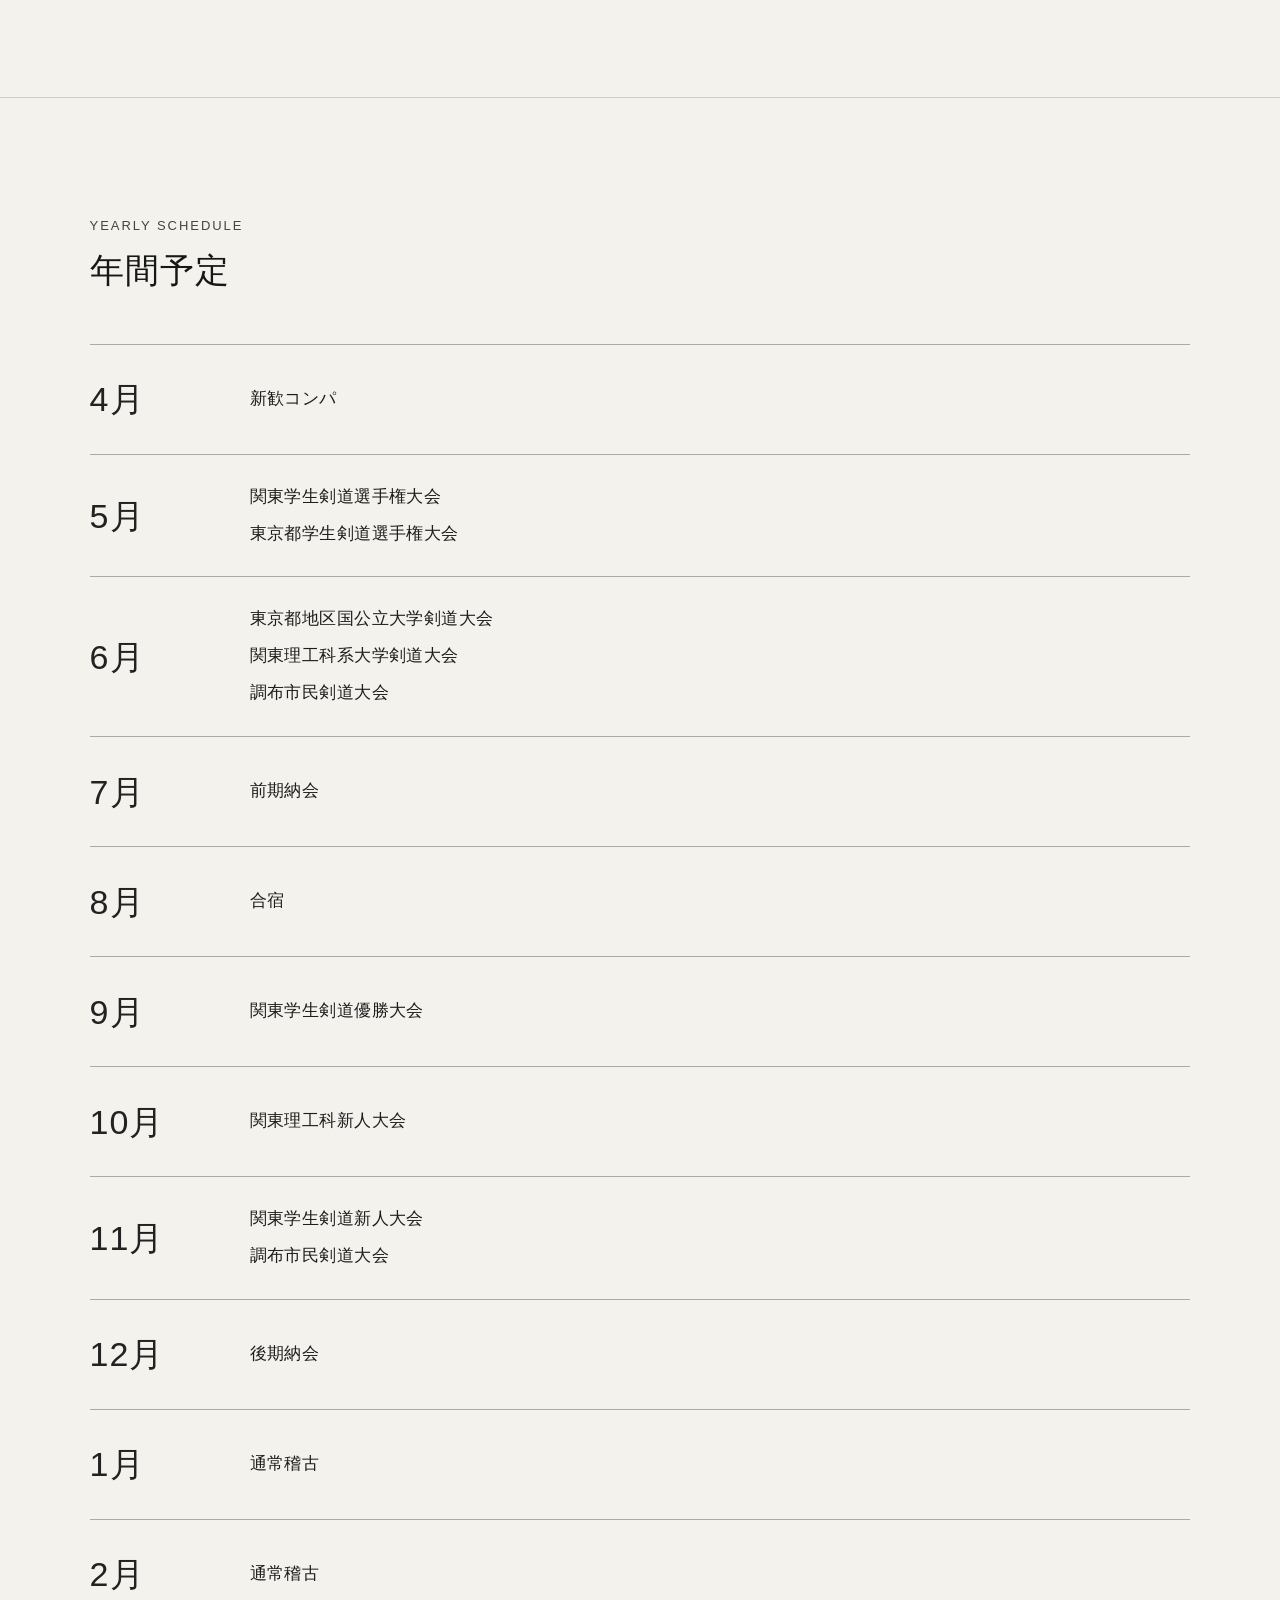
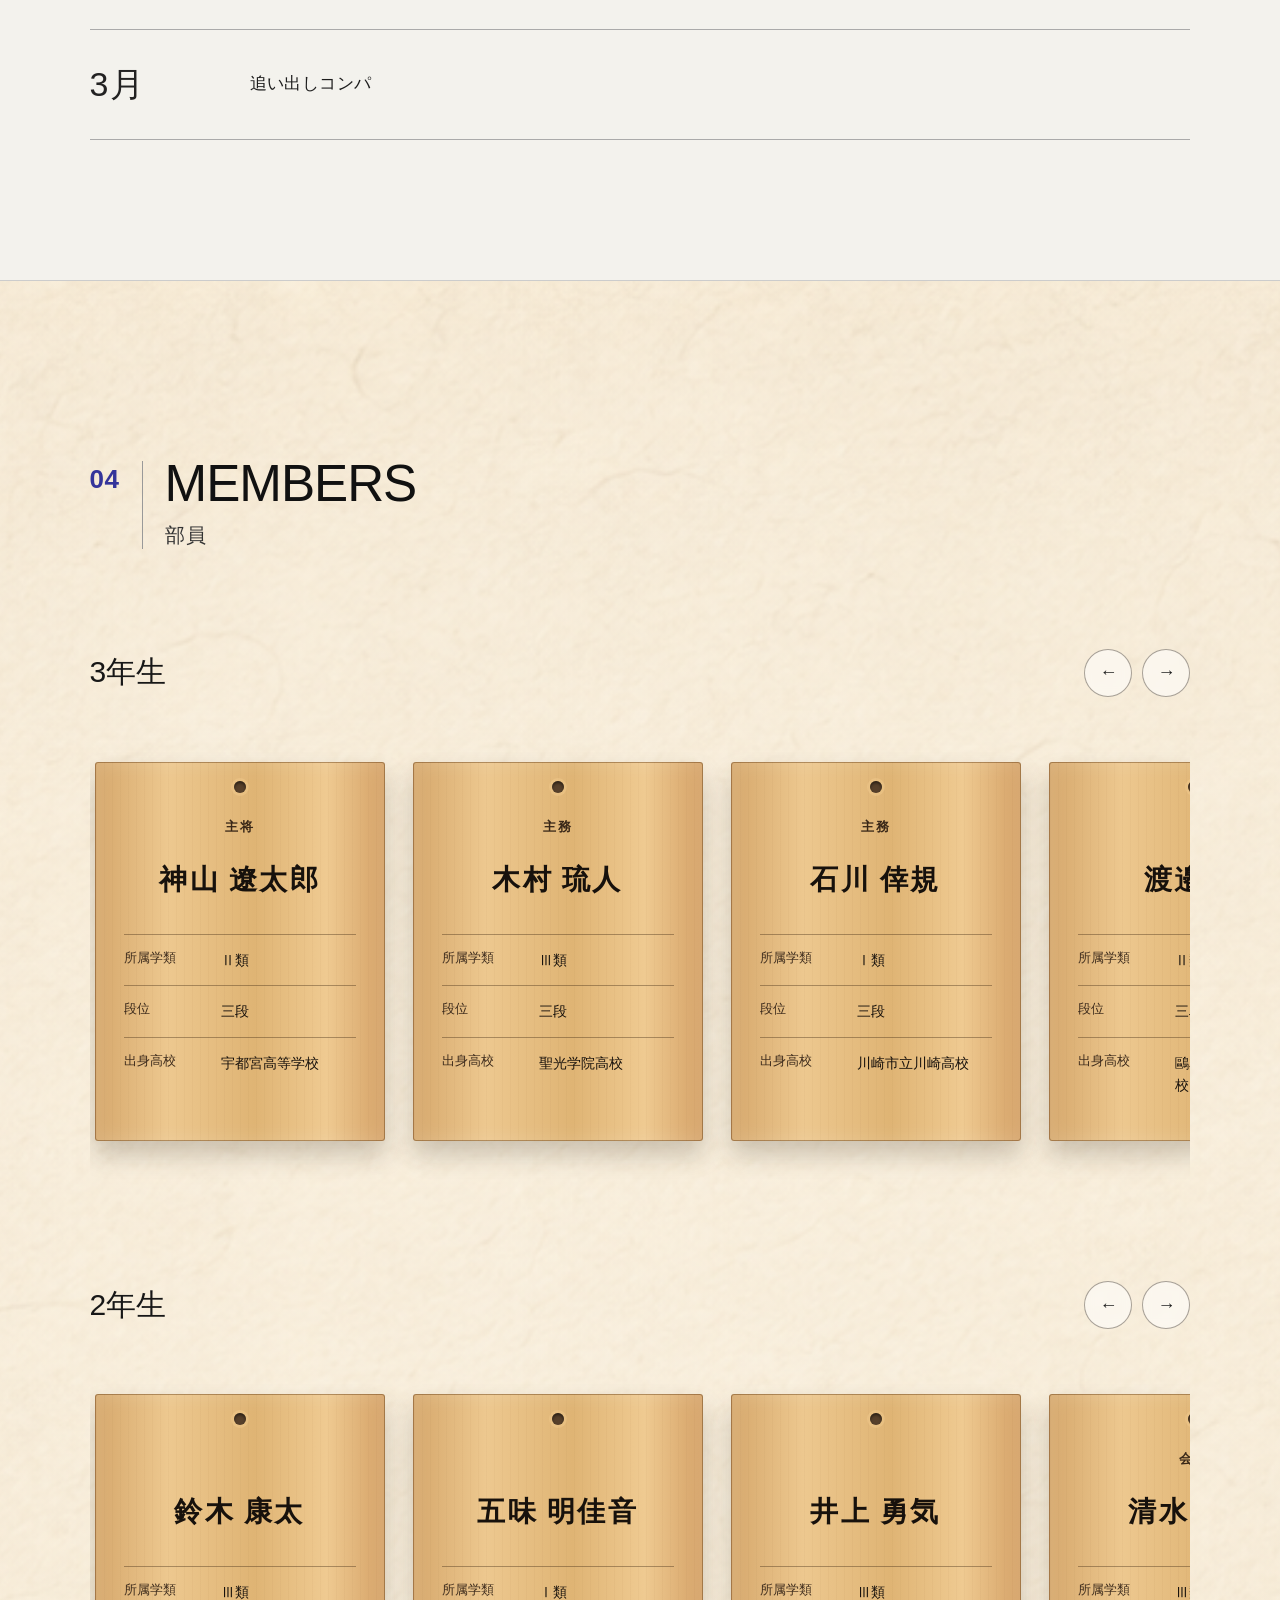
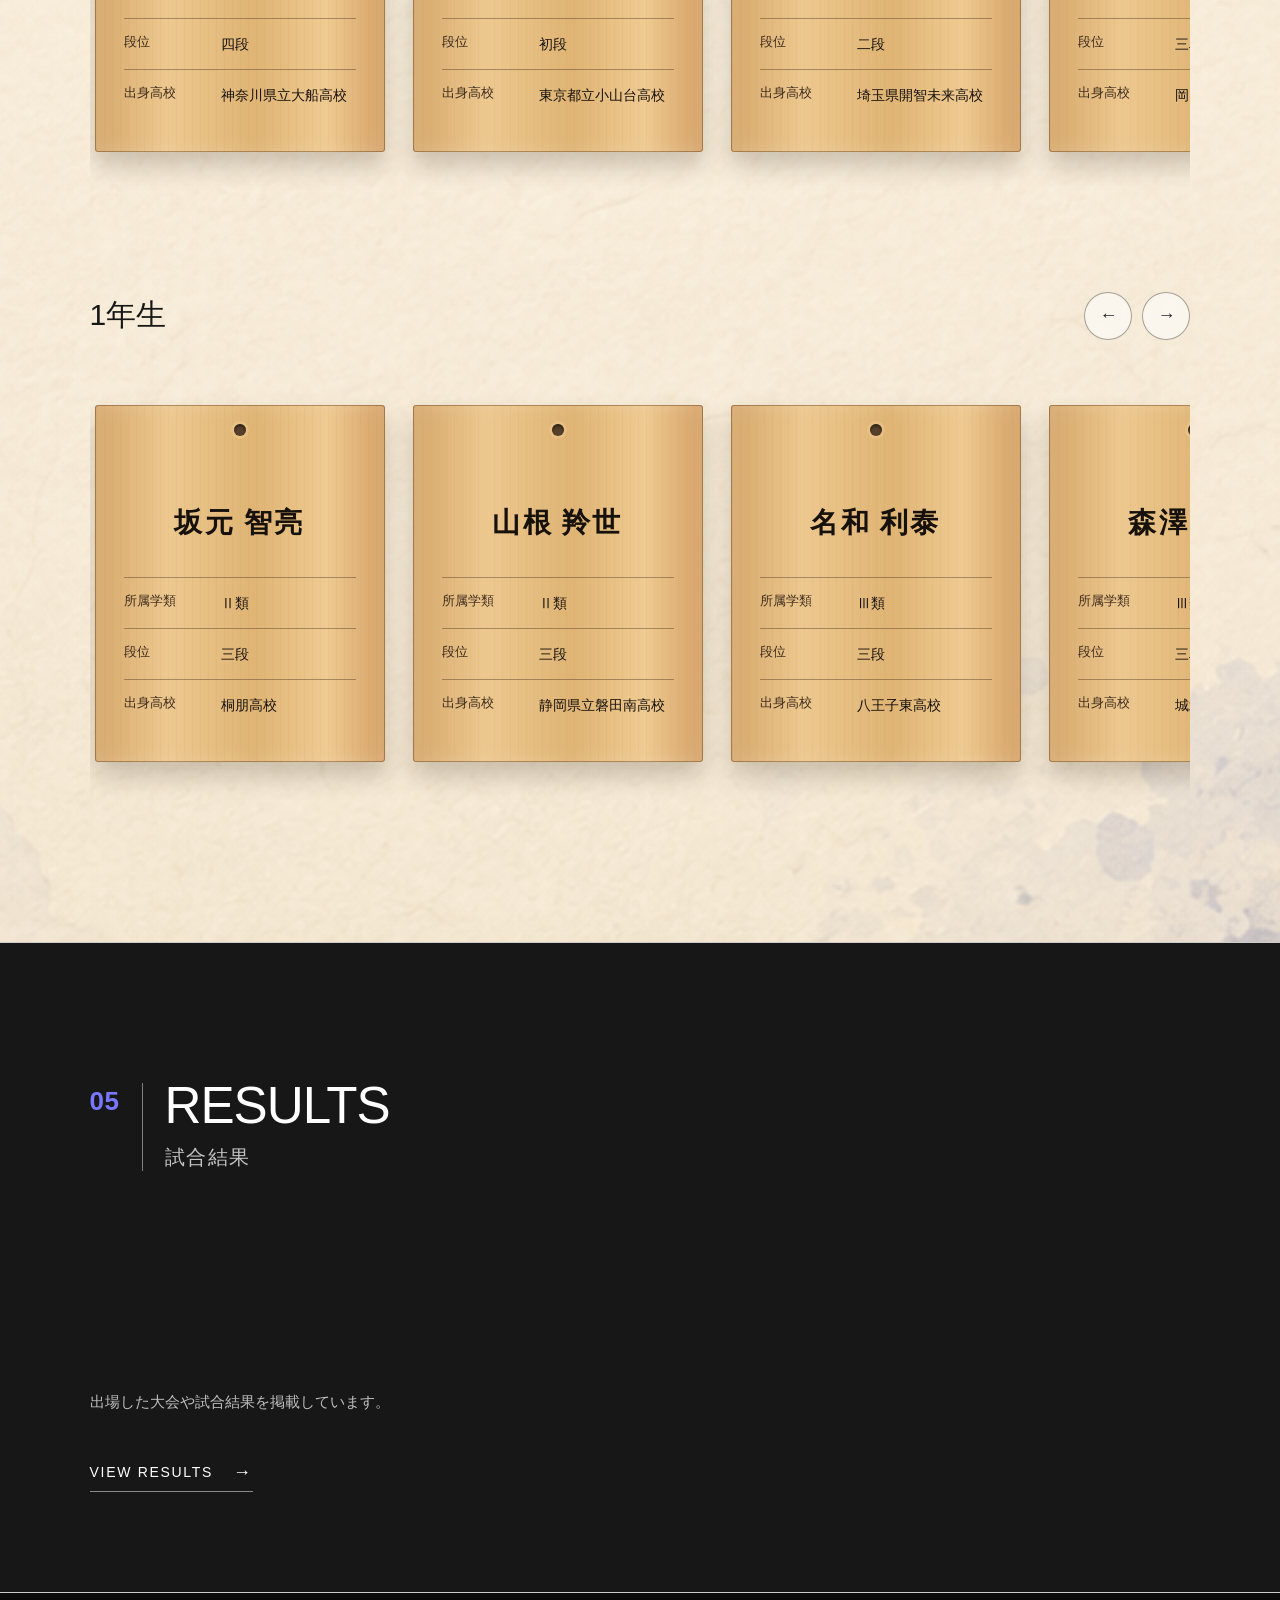
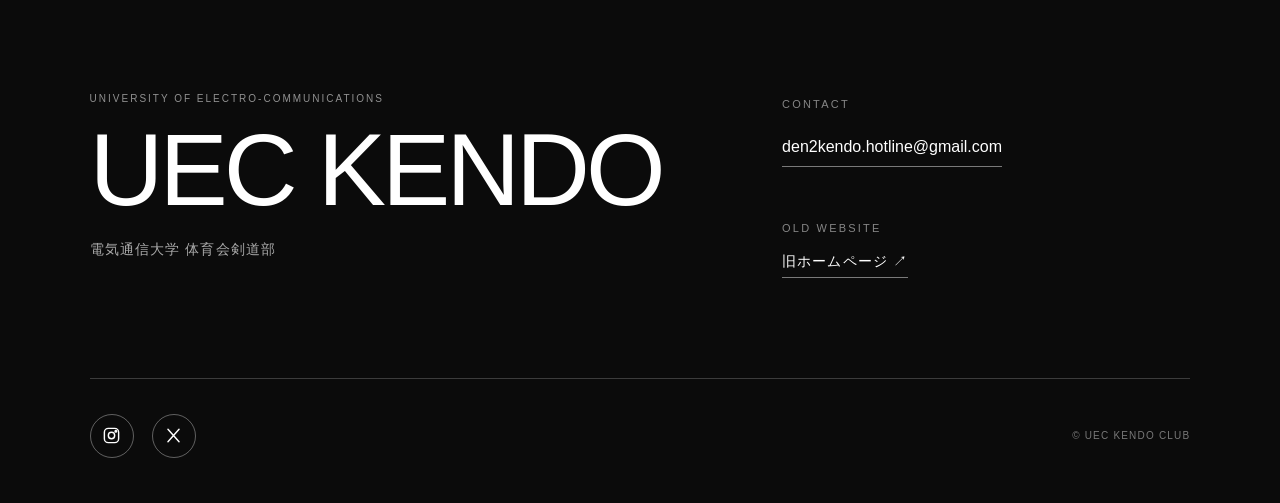
==== commit 384ef1eb: "update" ====
--- a/index.html
+++ b/index.html
@@ -268,7 +268,12 @@
     
 
   </div>
-
+  <div class="news-more">
+    <a href="news.html" class="news-more-link">
+      VIEW ALL NEWS
+      <span>→</span>
+    </a>
+  </div>
 </section>
 
 <!-- ========================
@@ -442,71 +447,10 @@
     <p>部員</p>
   </div>
 </div>
-
-  <!-- 4年生 
-  <div class="grade-block">
-
-    <div class="grade-heading">
-      <h3>4年生</h3>
-
-      <div class="member-buttons">
-        <button class="member-prev" aria-label="左へ">←</button>
-        <button class="member-next" aria-label="右へ">→</button>
-      </div>
-    </div>
-
-    <div class="member-slider">
-
-      <article class="member-card">
-        <p class="member-role">部員</p>
-        <h4>森下 遼太郎</h4>
-
-        <dl>
-          <div>
-            <dt>所属学類</dt>
-            <dd>Ⅱ類</dd>
-          </div>
-
-          <div>
-            <dt>段位</dt>
-            <dd>三段</dd>
-          </div>
-
-          <div>
-            <dt>出身高校</dt>
-            <dd>浜松日体高等学校</dd>
-          </div>
-        </dl>
-      </article>
-
-      <article class="member-card">
-        <p class="member-role">部員</p>
-        <h4>黒木 英介</h4>
-
-        <dl>
-          <div>
-            <dt>所属学類</dt>
-            <dd>Ⅱ類</dd>
-          </div>
-
-          <div>
-            <dt>段位</dt>
-            <dd>三段</dd>
-          </div>
-
-          <div>
-            <dt>出身高校</dt>
-            <dd>鎌倉学園高等学校</dd>
-          </div>
-        </dl>
-      </article>
-
-    </div>
-
-  </div>
--->
-
-  <!-- 3年生 -->
+  
+  <!--4年生-->
+
+  <!--3年生-->
   <div class="grade-block">
 
     <div class="grade-heading">
--- a/css/style.css
+++ b/css/style.css
@@ -2324,4 +2324,106 @@
     transform: translateY(-6px);
   }
 
+}
+
+/* ========================
+   NEWS - VIEW ALL
+======================== */
+
+.news-more {
+  margin-top: 40px;
+  text-align: right;
+}
+
+.news-more-link {
+  display: inline-flex;
+  align-items: center;
+  gap: 14px;
+
+  color: #111;
+  text-decoration: none;
+
+  font-size: 14px;
+  font-weight: 600;
+  letter-spacing: 0.12em;
+
+  padding-bottom: 6px;
+  border-bottom: 1px solid #111;
+
+  transition: opacity 0.3s ease;
+}
+
+.news-more-link:hover {
+  opacity: 0.5;
+}
+
+.news-more-link span {
+  transition: transform 0.3s ease;
+}
+
+.news-more-link:hover span {
+  transform: translateX(5px);
+}
+
+/* ========================
+   NEWS PAGE
+======================== */
+
+.news-page {
+  padding-top: 150px;
+  min-height: 80vh;
+}
+
+.news-year {
+  margin-top: 70px;
+}
+
+.news-year > h2 {
+  margin-bottom: 30px;
+
+  font-size: 32px;
+  font-weight: 500;
+  letter-spacing: 0.08em;
+}
+
+.news-back {
+  margin-top: 70px;
+}
+
+.news-back a {
+  color: #111;
+  text-decoration: none;
+
+  font-size: 13px;
+  font-weight: 600;
+  letter-spacing: 0.12em;
+
+  padding-bottom: 6px;
+  border-bottom: 1px solid #111;
+
+  transition: opacity 0.3s ease;
+}
+
+.news-back a:hover {
+  opacity: 0.5;
+}
+
+@media (max-width: 700px) {
+
+  .news-page {
+    padding-top: 110px;
+  }
+
+  .news-year {
+    margin-top: 45px;
+  }
+
+  .news-year > h2 {
+    font-size: 26px;
+  }
+
+  .news-more {
+    margin-top: 30px;
+  }
+
 }
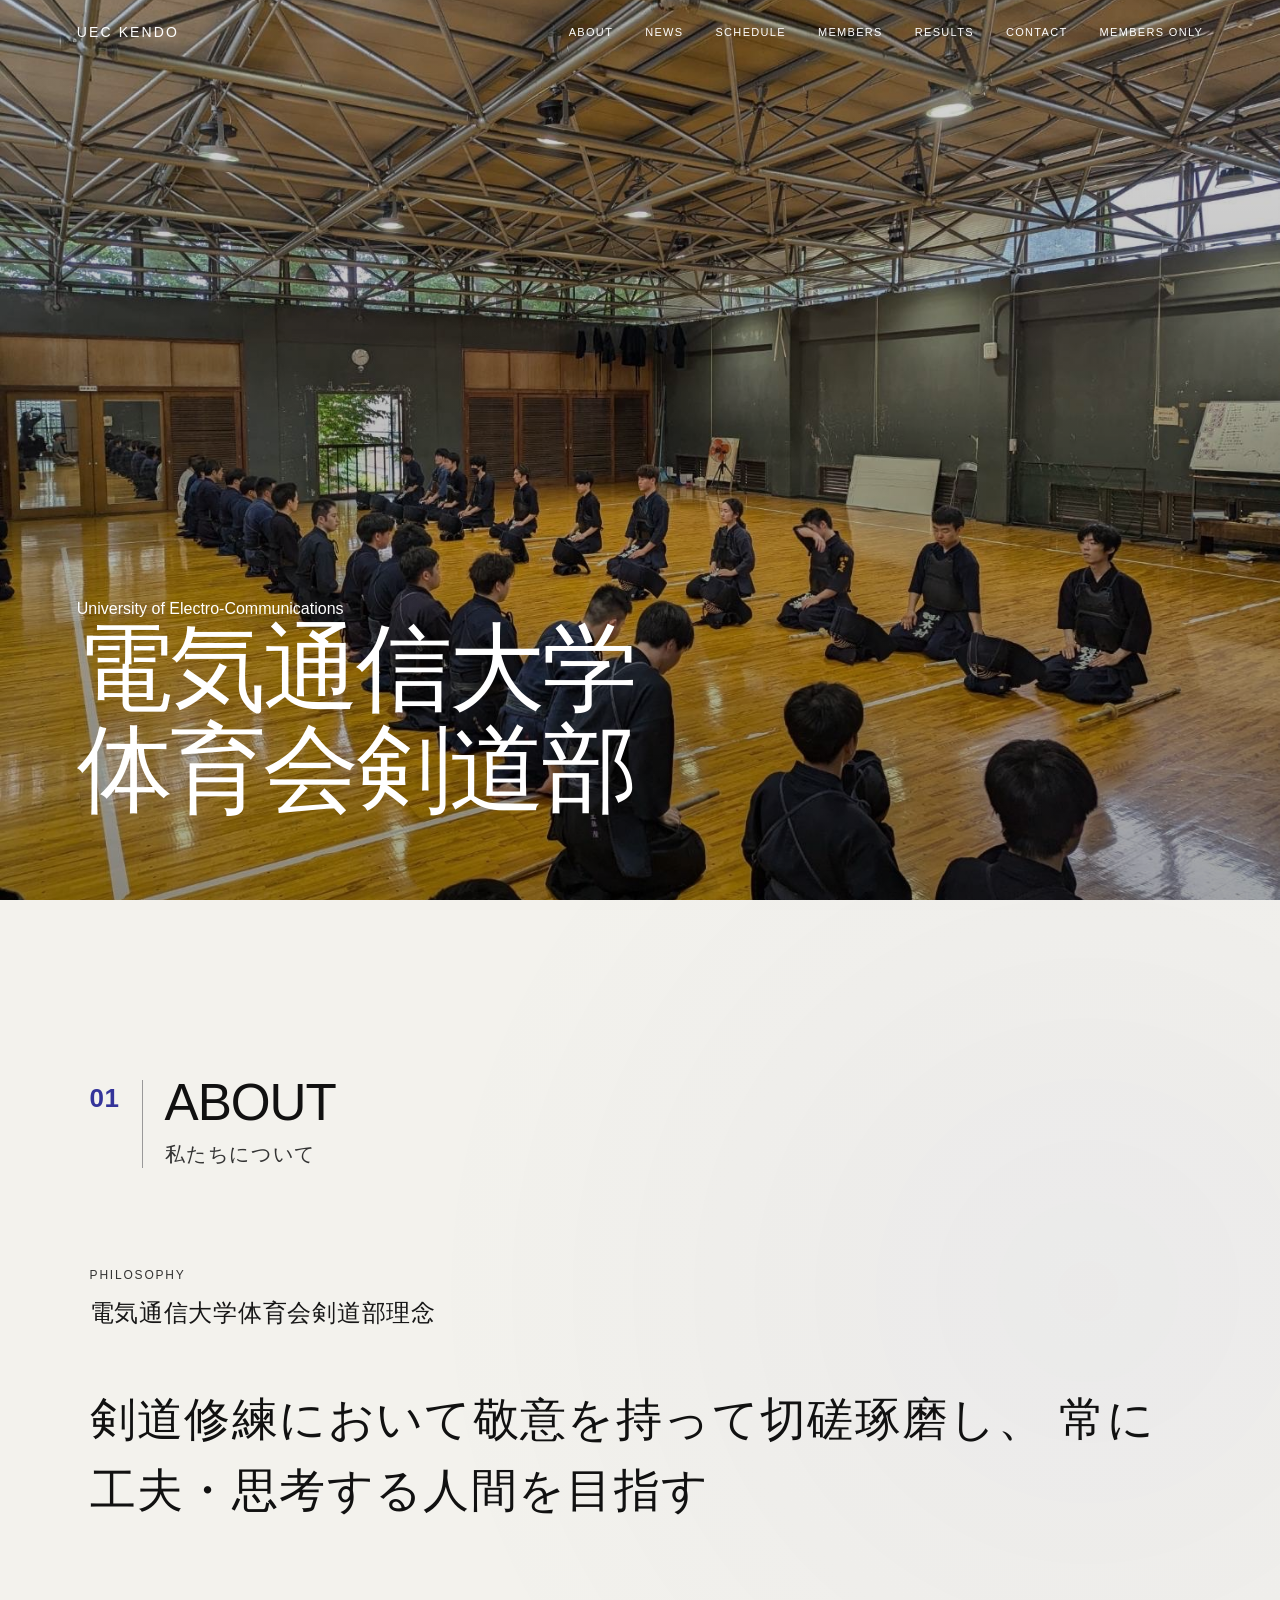
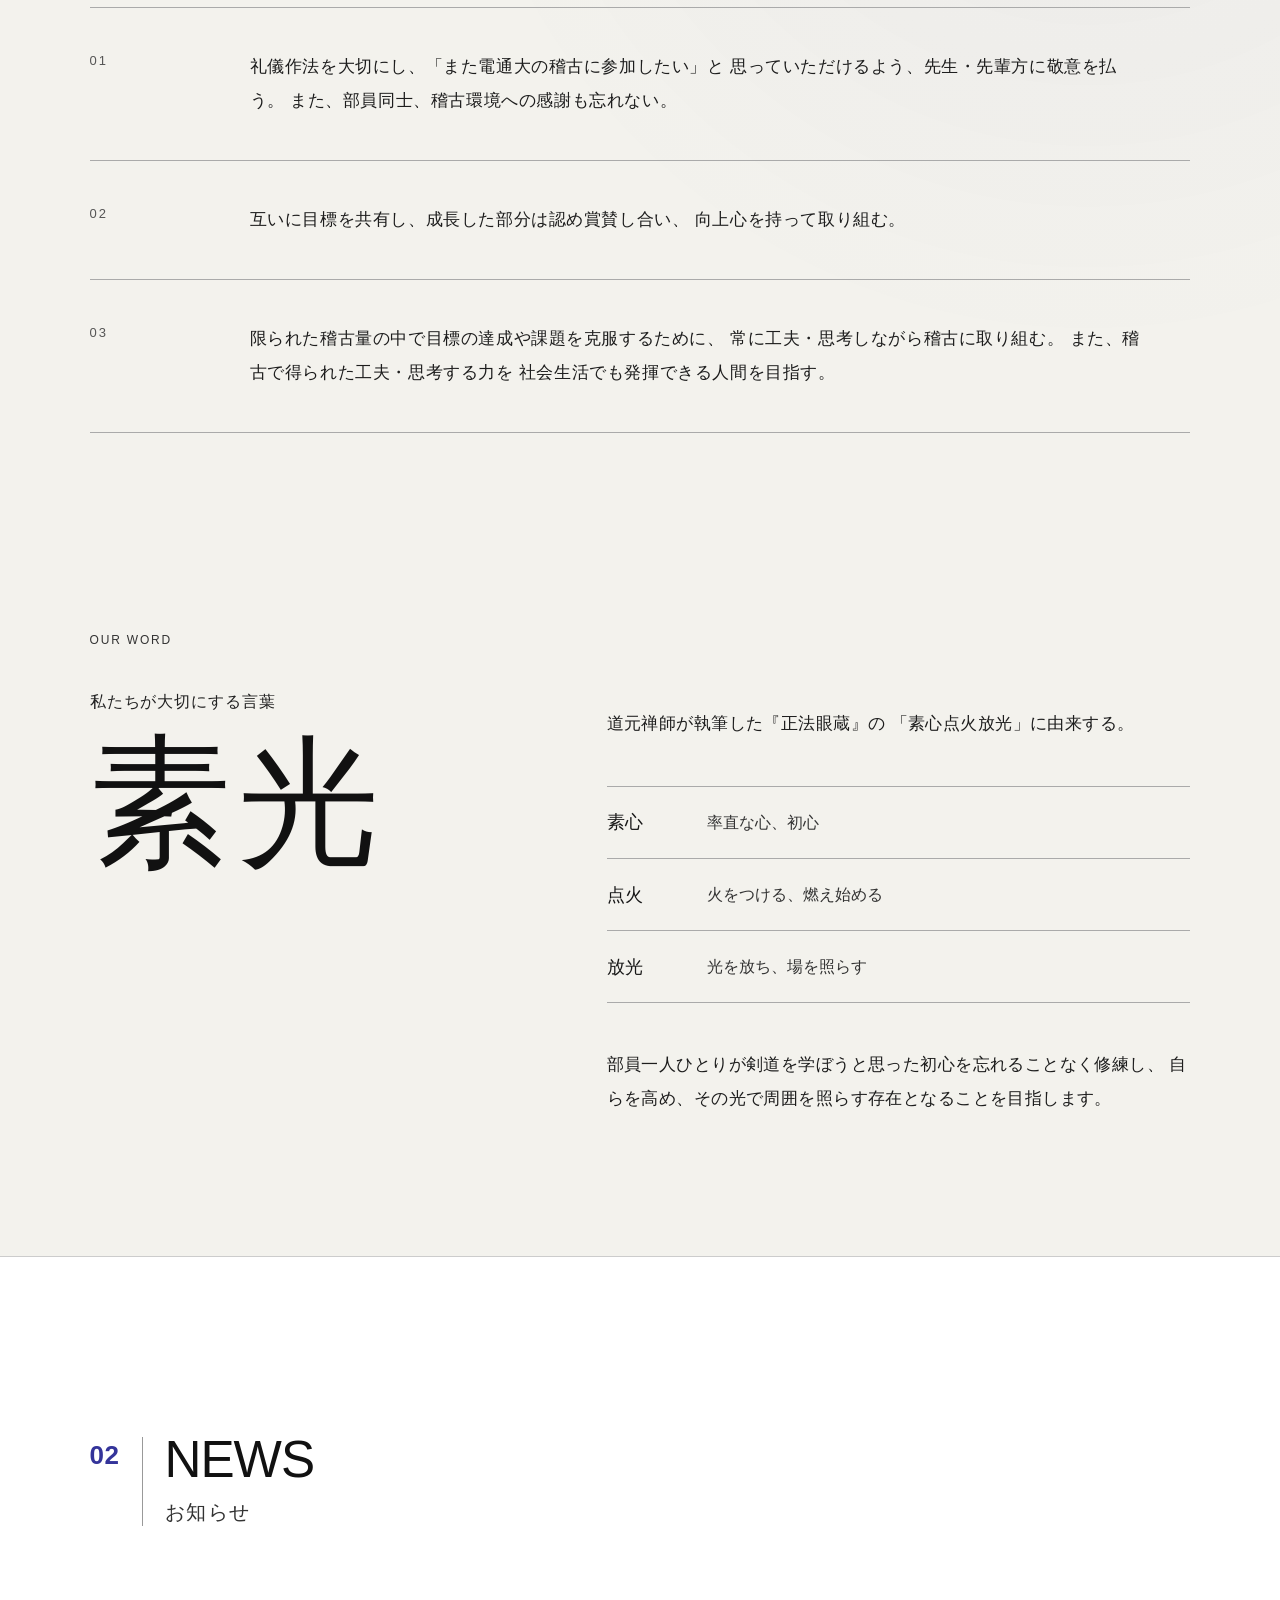
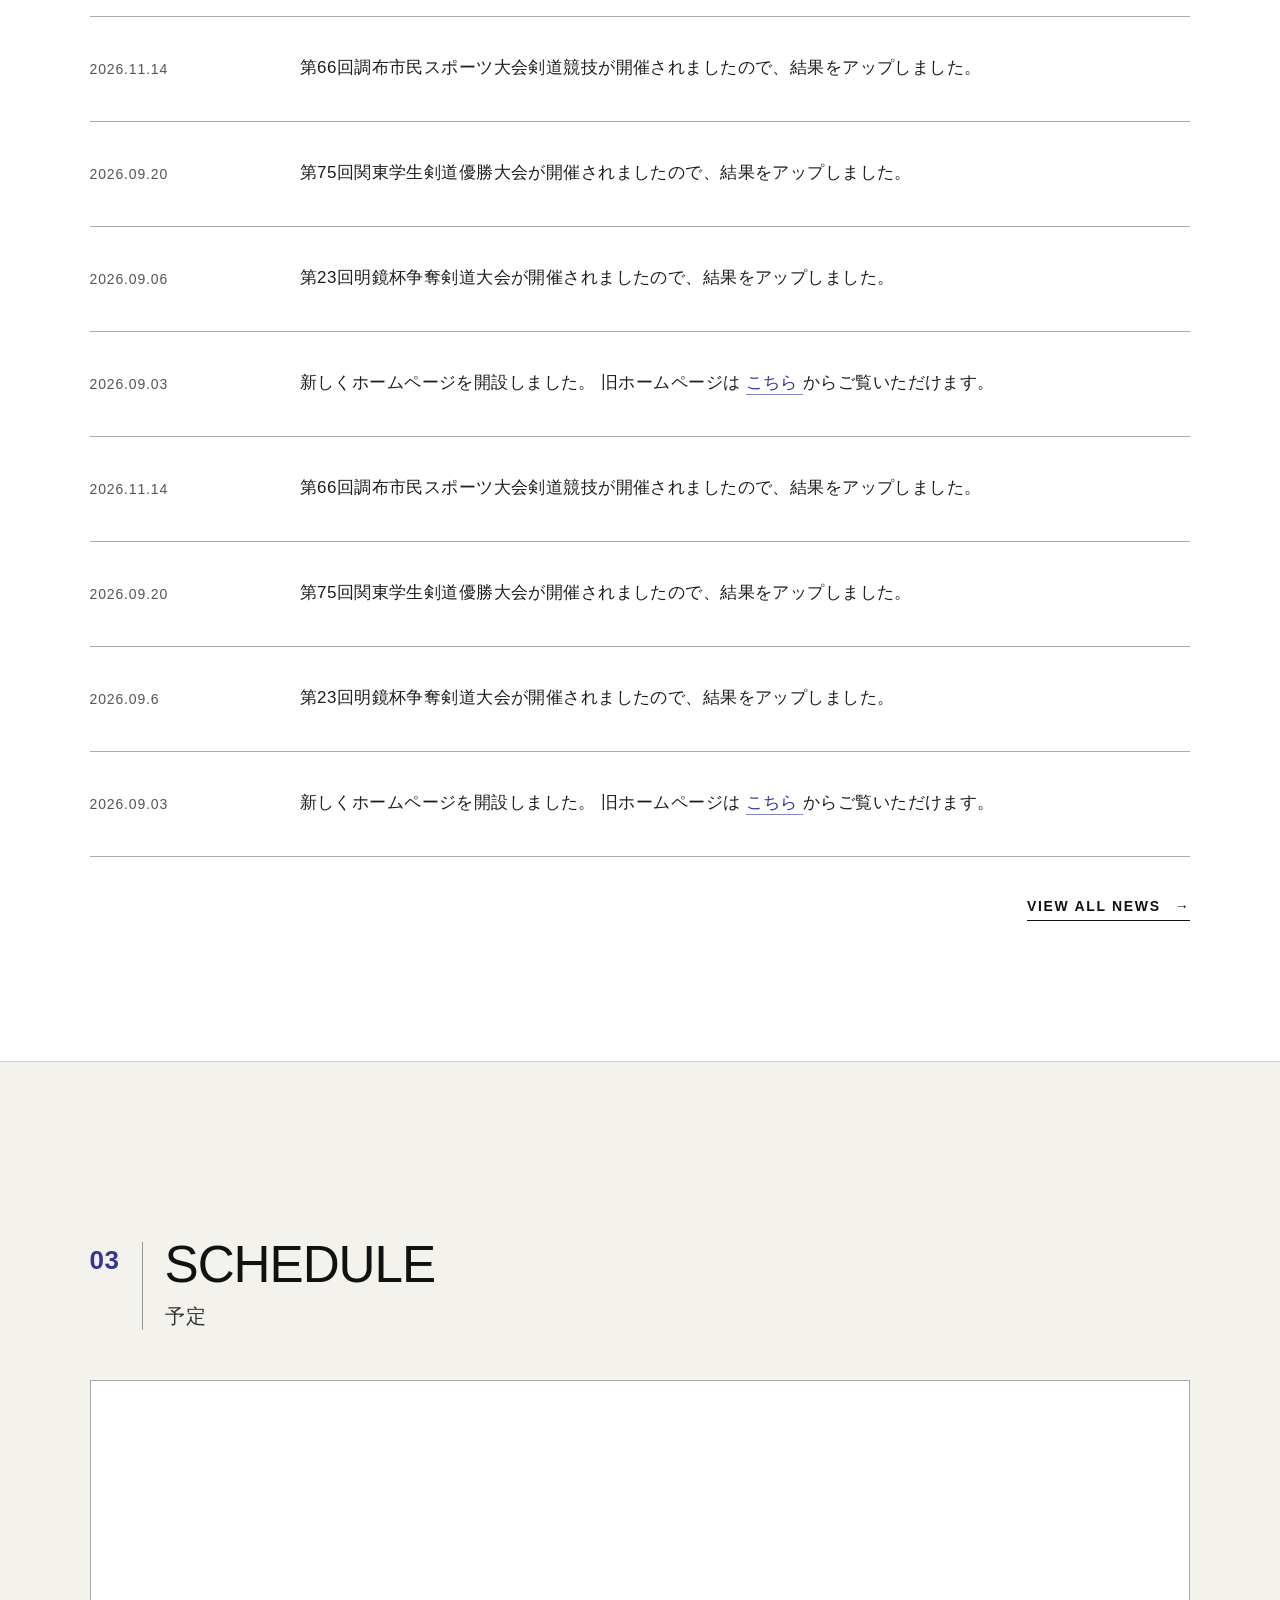
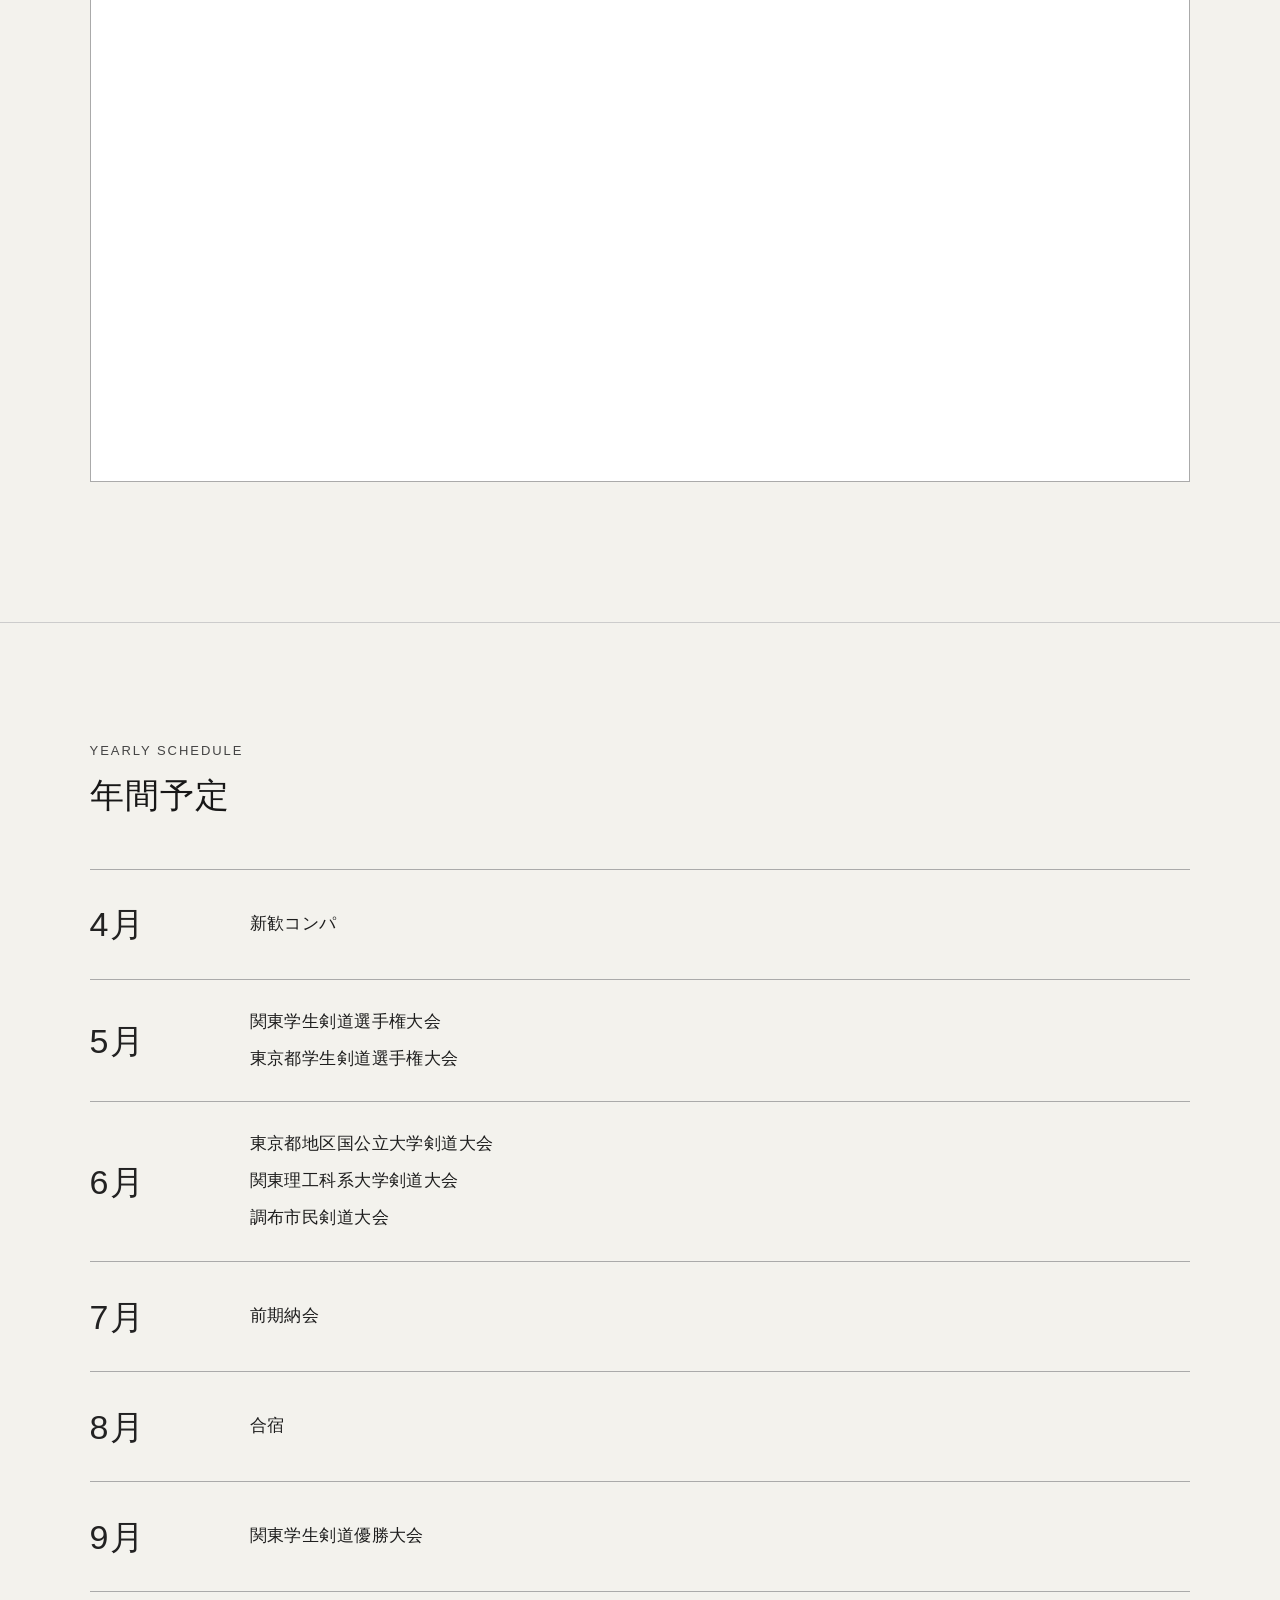
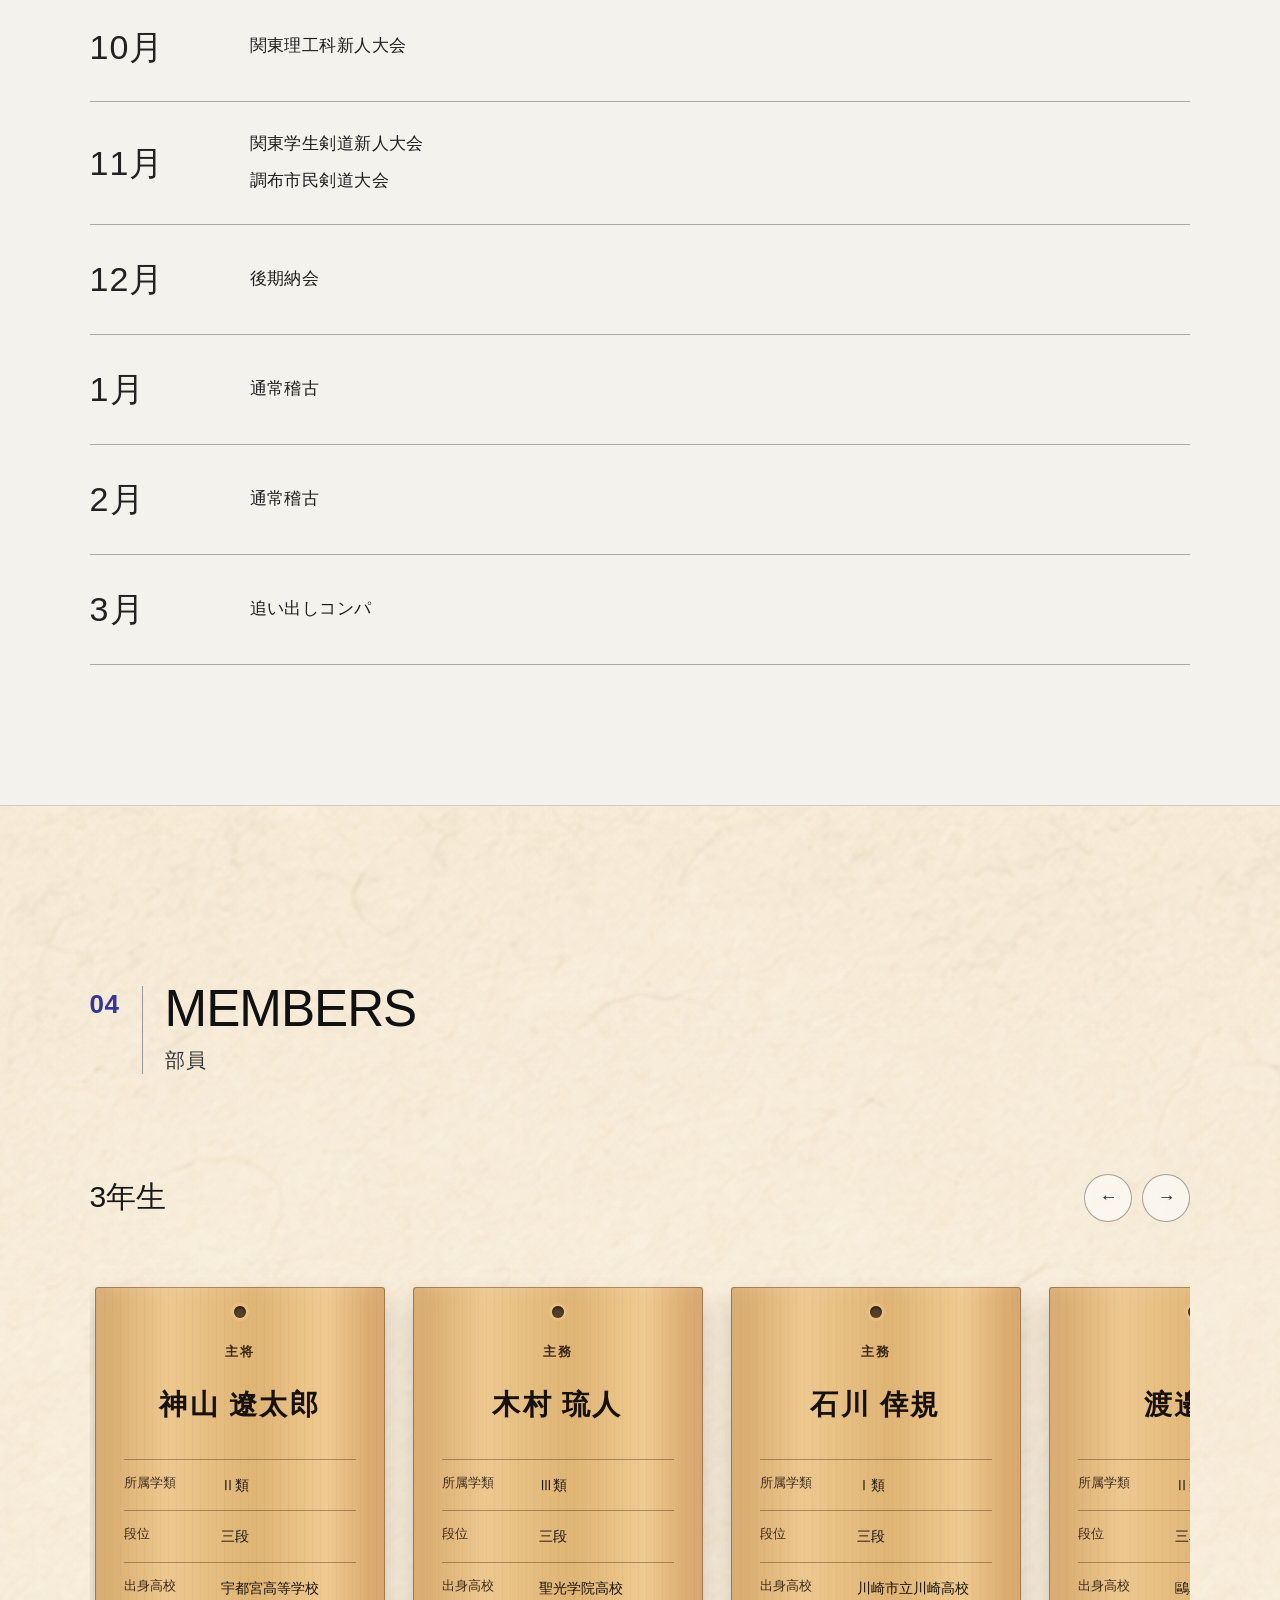
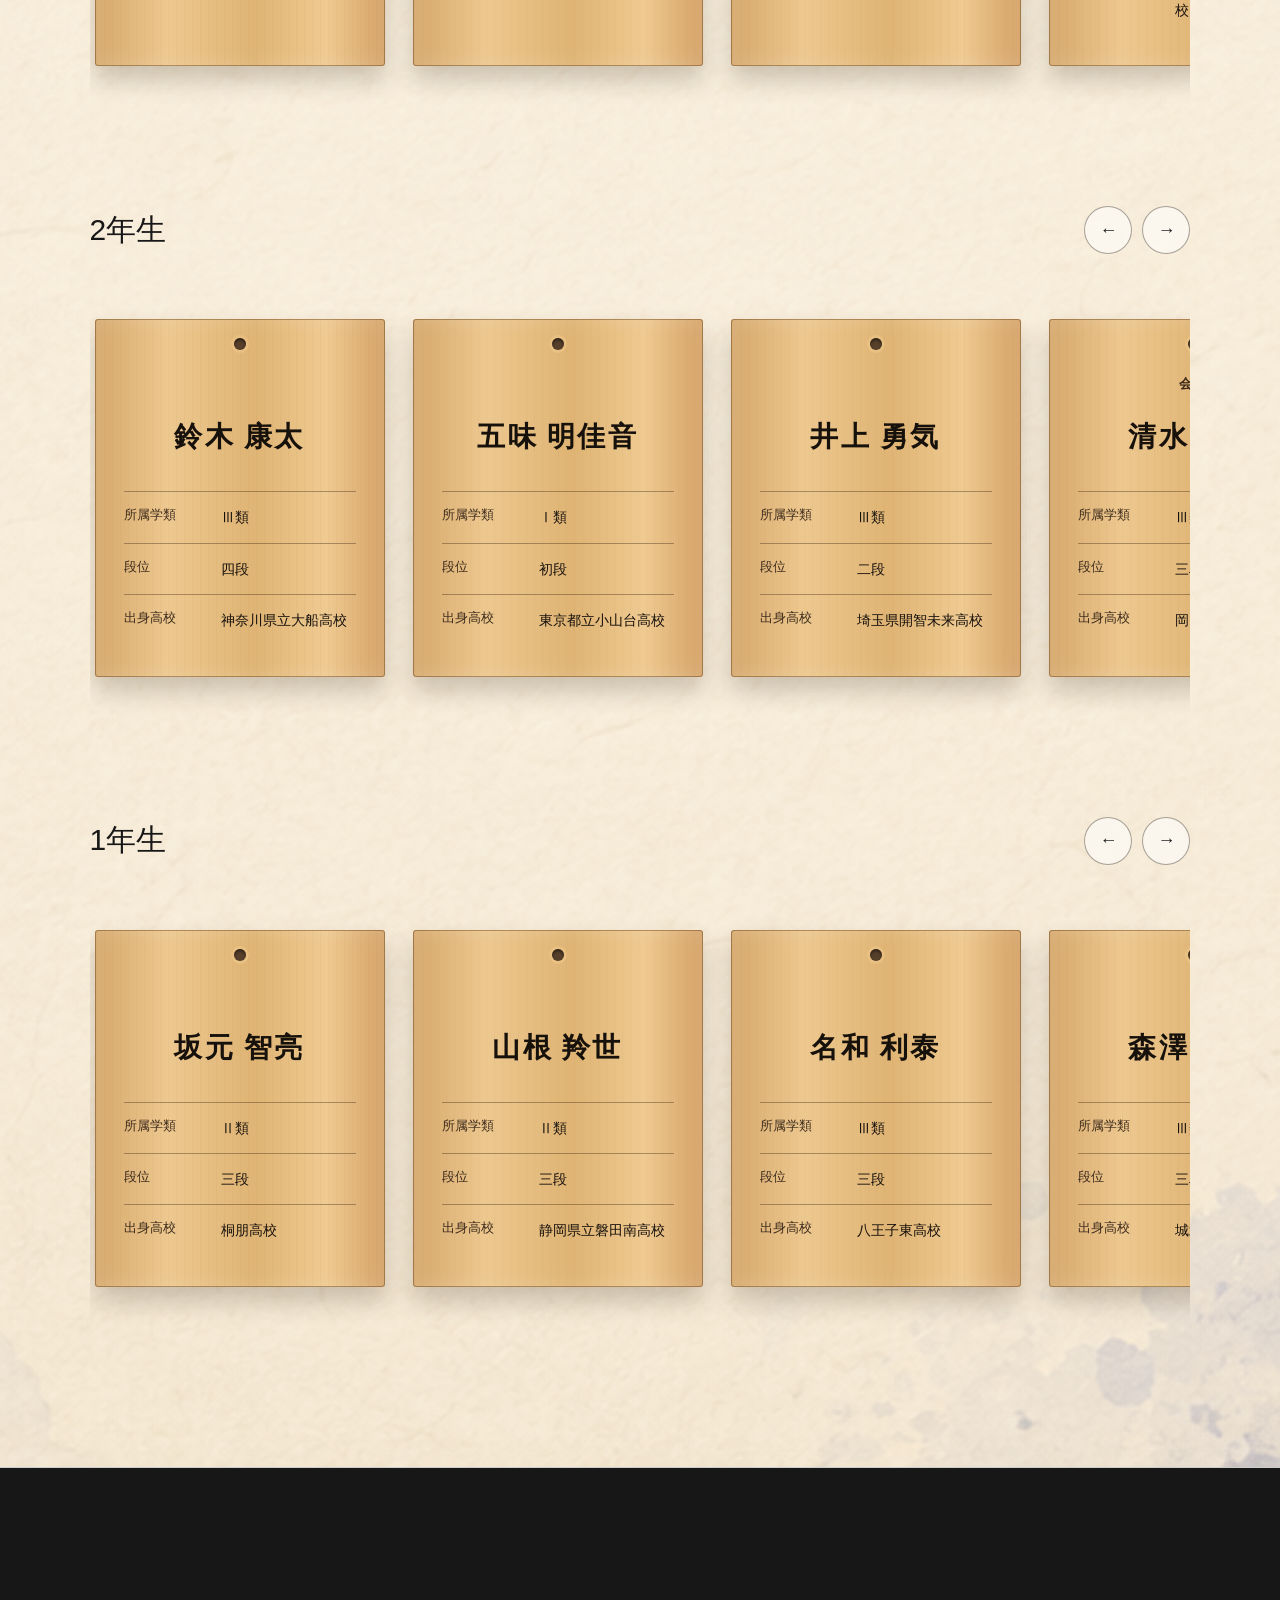
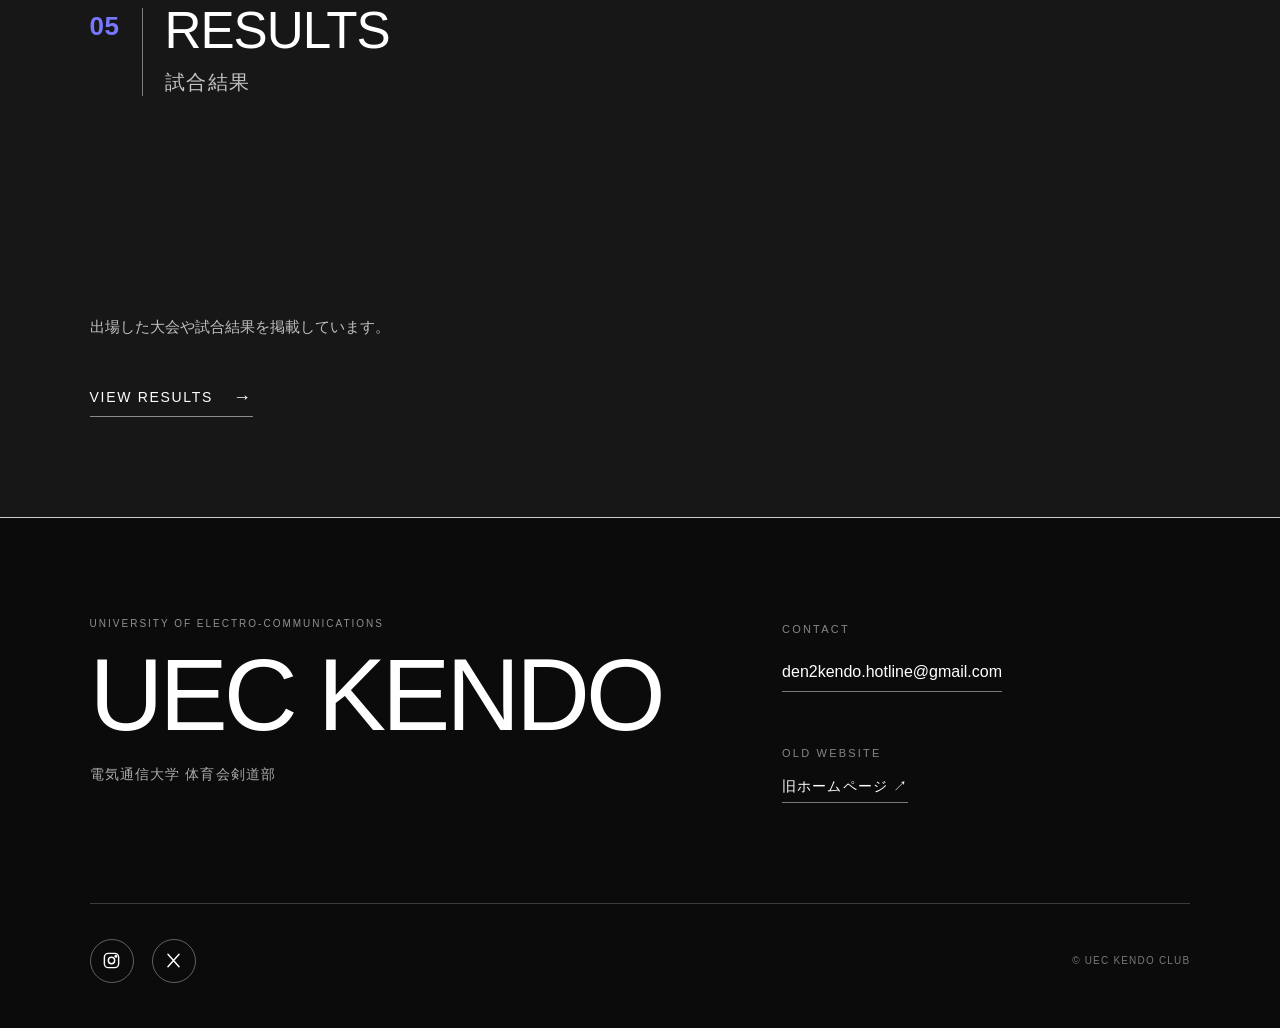
==== commit 99861054: "Automatically display latest 5 news items" ====
--- a/index.html
+++ b/index.html
@@ -51,9 +51,11 @@
 <body>
 
 
-  <header class="header">
-
-  <div class="logo">UEC KENDO</div>
+  <header class="header scrolled">
+
+    <a href="index.html" class="logo">
+      UEC KENDO
+    </a>
 
   <nav class="nav">
     <a href="#about">ABOUT</a>
@@ -239,7 +241,12 @@
   </div>
 </div>
 
-  <div class="news-list">
+  <div class="news-list" id="home-news-list"></div>
+
+    <article class="news-item">
+      <p class="news-date">2026.11.14</p>
+      <p class="news-title">第66回調布市民スポーツ大会剣道競技が開催されましたので、結果をアップしました。</p>
+    </article>
 
     <article class="news-item">
       <p class="news-date">2026.09.20</p>
@@ -989,6 +996,35 @@
 
 </footer>
 
+<script>
+document.addEventListener("DOMContentLoaded", function () {
+  const newsList = document.querySelector(".news-list");
+
+  if (!newsList) return;
+
+  const newsItems = Array.from(
+    newsList.querySelectorAll(".news-item")
+  );
+
+  // 日付が新しい順に並べ替え
+  newsItems.sort((a, b) => {
+    const dateA = new Date(
+      a.querySelector(".news-date").textContent.trim().replace(/\./g, "/")
+    );
+    const dateB = new Date(
+      b.querySelector(".news-date").textContent.trim().replace(/\./g, "/")
+    );
+
+    return dateB - dateA;
+  });
+
+  // 最新3件だけ表示
+  newsItems.forEach((item, index) => {
+    newsList.appendChild(item);
+    item.style.display = index < 5 ? "" : "none";
+  });
+});
+</script>
 <script src="js/main.js"></script>
 </body>
 </html>
--- a/css/style.css
+++ b/css/style.css
@@ -2205,18 +2205,16 @@
 
 .results-loading {
   position: fixed;
-
-  inset: 0;
-
-  width: 100%;
-  height: 100vh;
+  inset: -2px;
+  width: auto;
+  height: auto;
+  min-height: 100dvh;
 
   display: flex;
   align-items: center;
   justify-content: center;
 
   background: #171717;
-
   color: #fff;
 
   z-index: 99999;
@@ -2408,6 +2406,20 @@
   opacity: 0.5;
 }
 
+.logo {
+  text-decoration: none;
+}
+
+.logo {
+  text-decoration: none;
+  color: #fff;
+  transition: opacity 0.3s ease;
+}
+
+.logo:hover {
+  opacity: 0.5;
+}
+
 @media (max-width: 700px) {
 
   .news-page {
@@ -2426,4 +2438,5 @@
     margin-top: 30px;
   }
 
-}+}
+
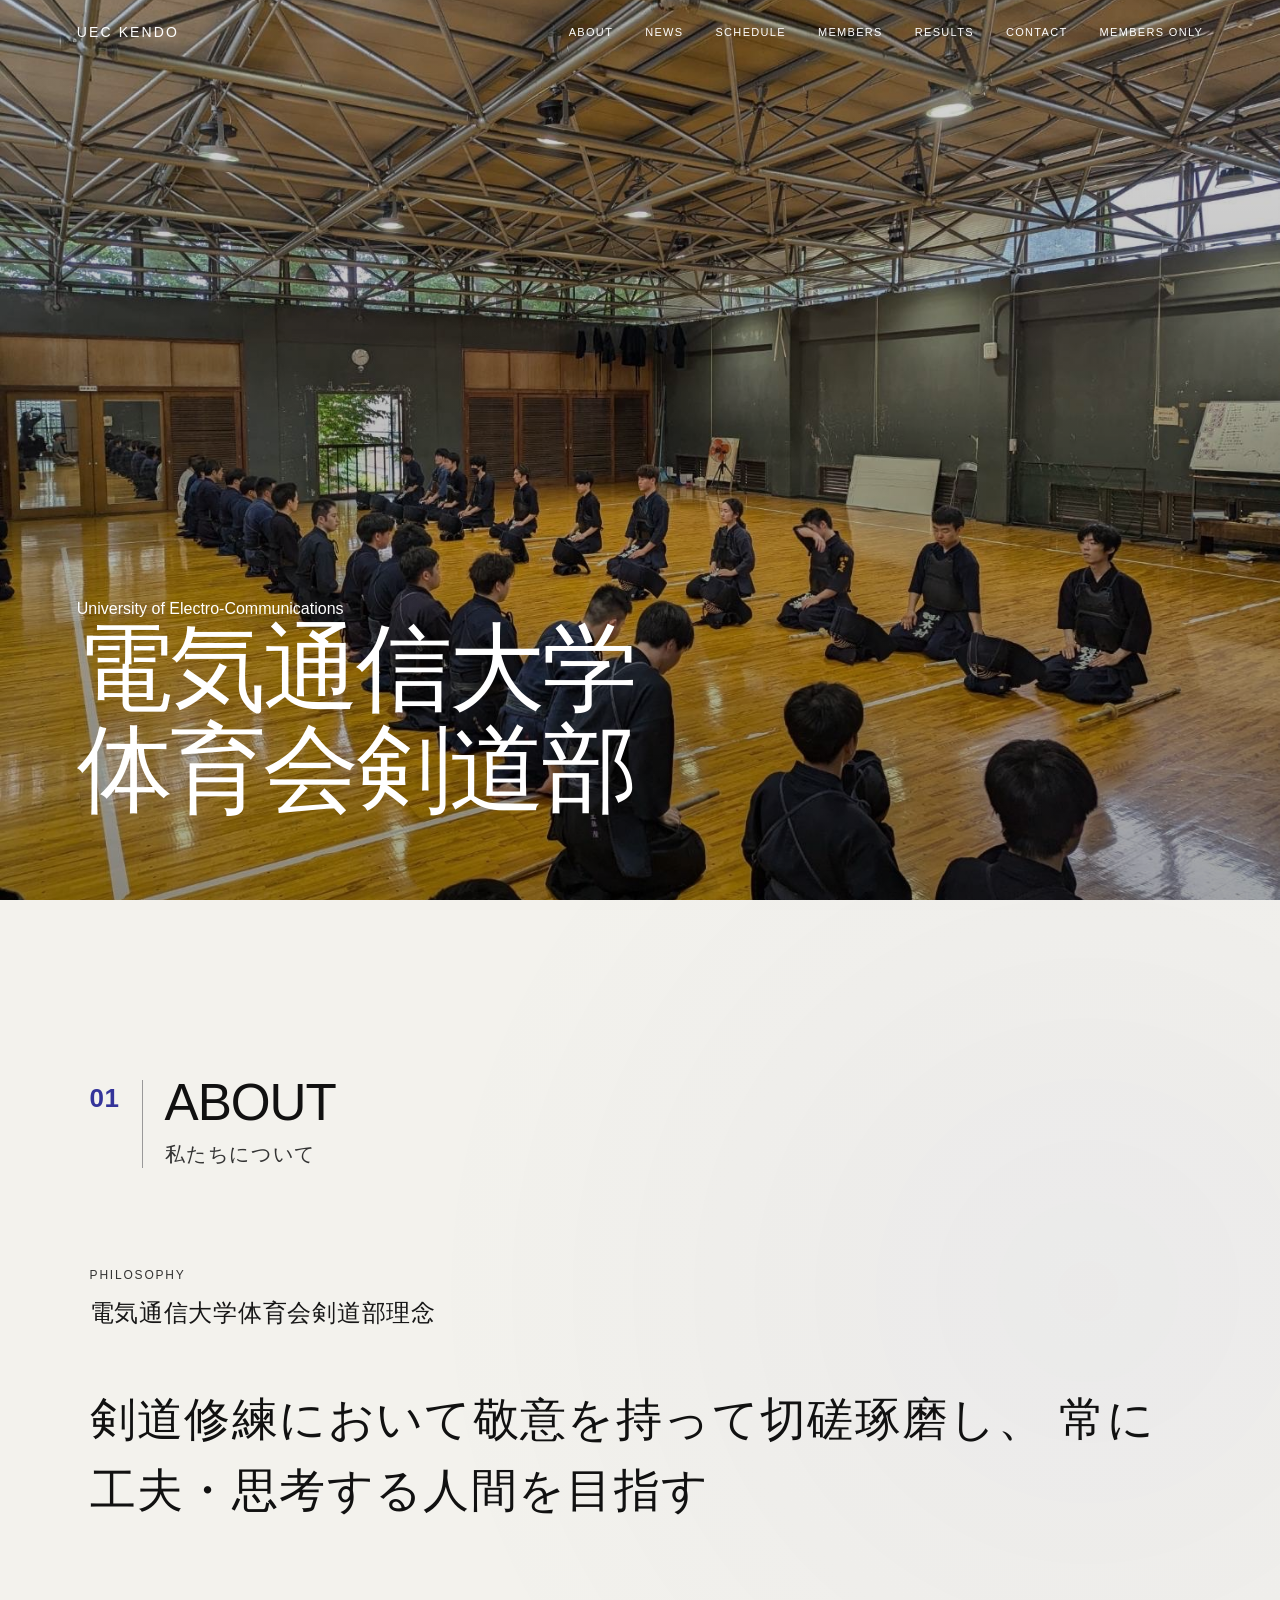
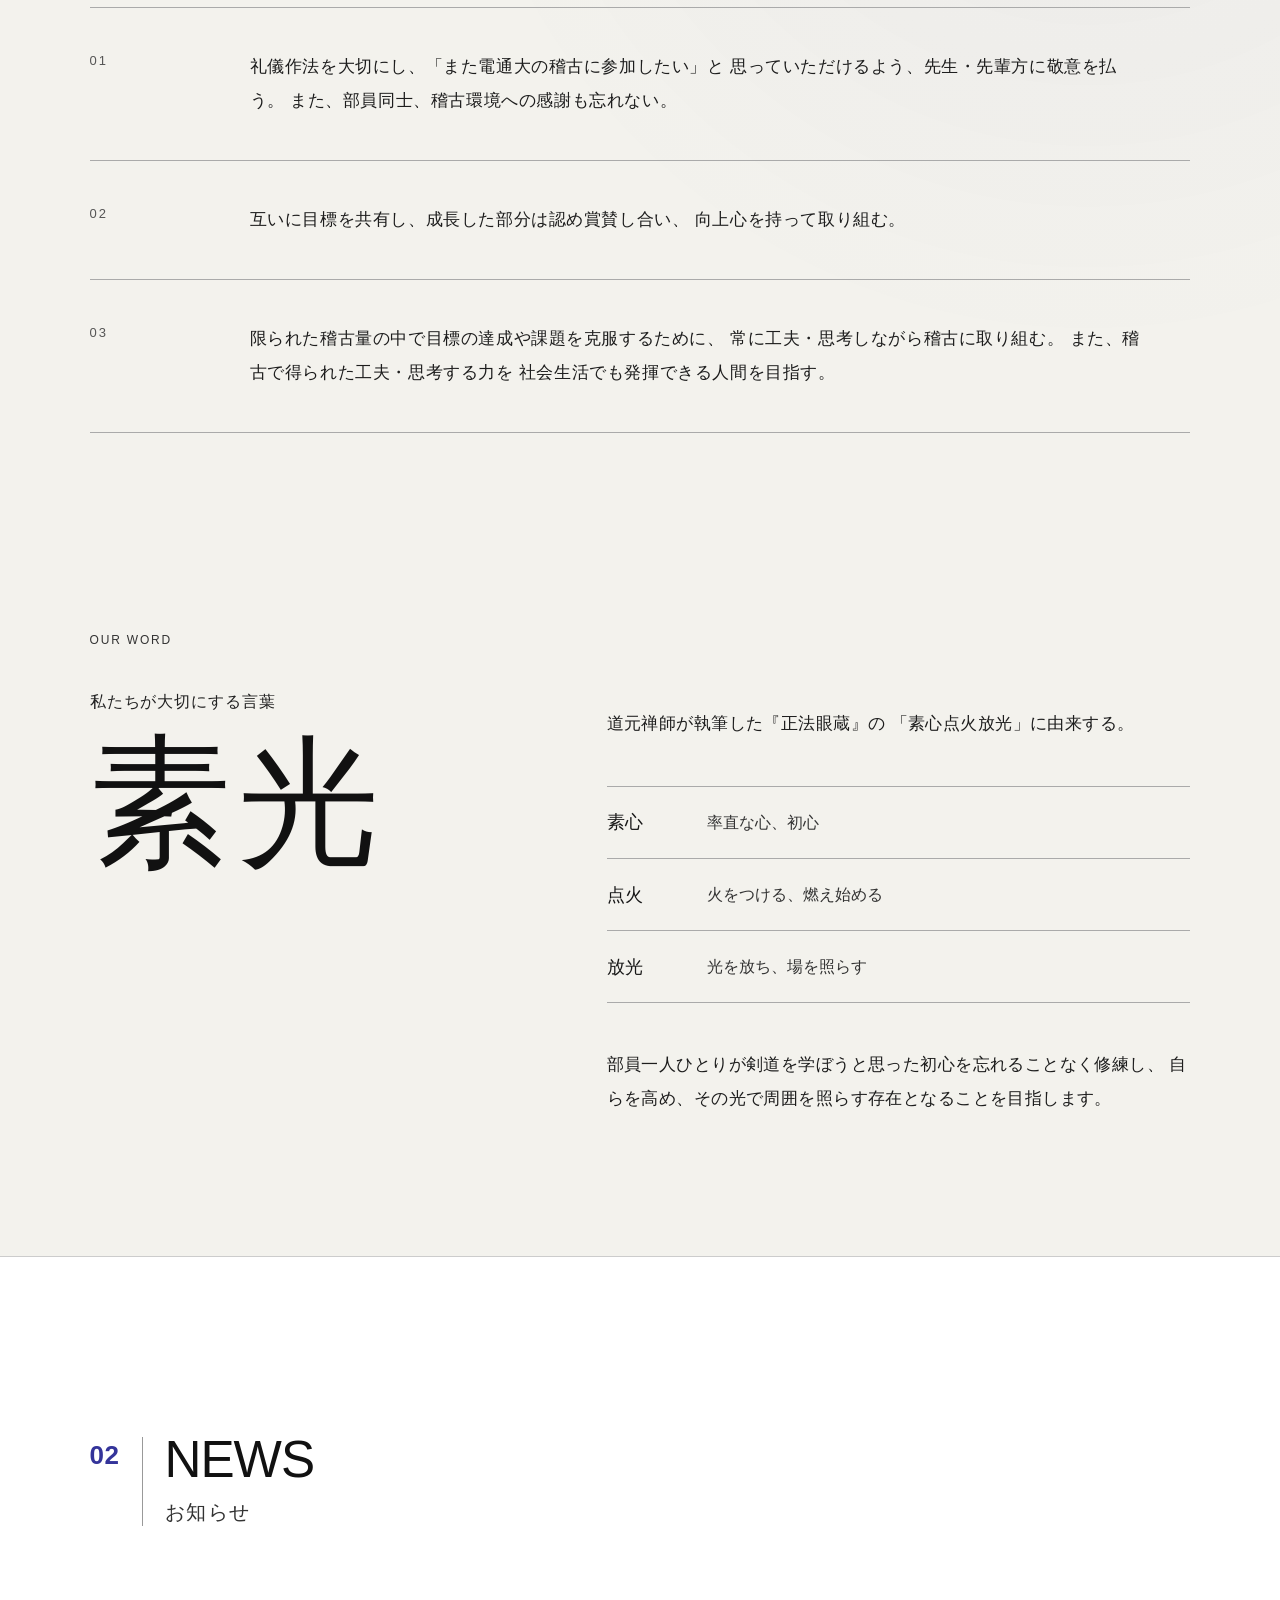
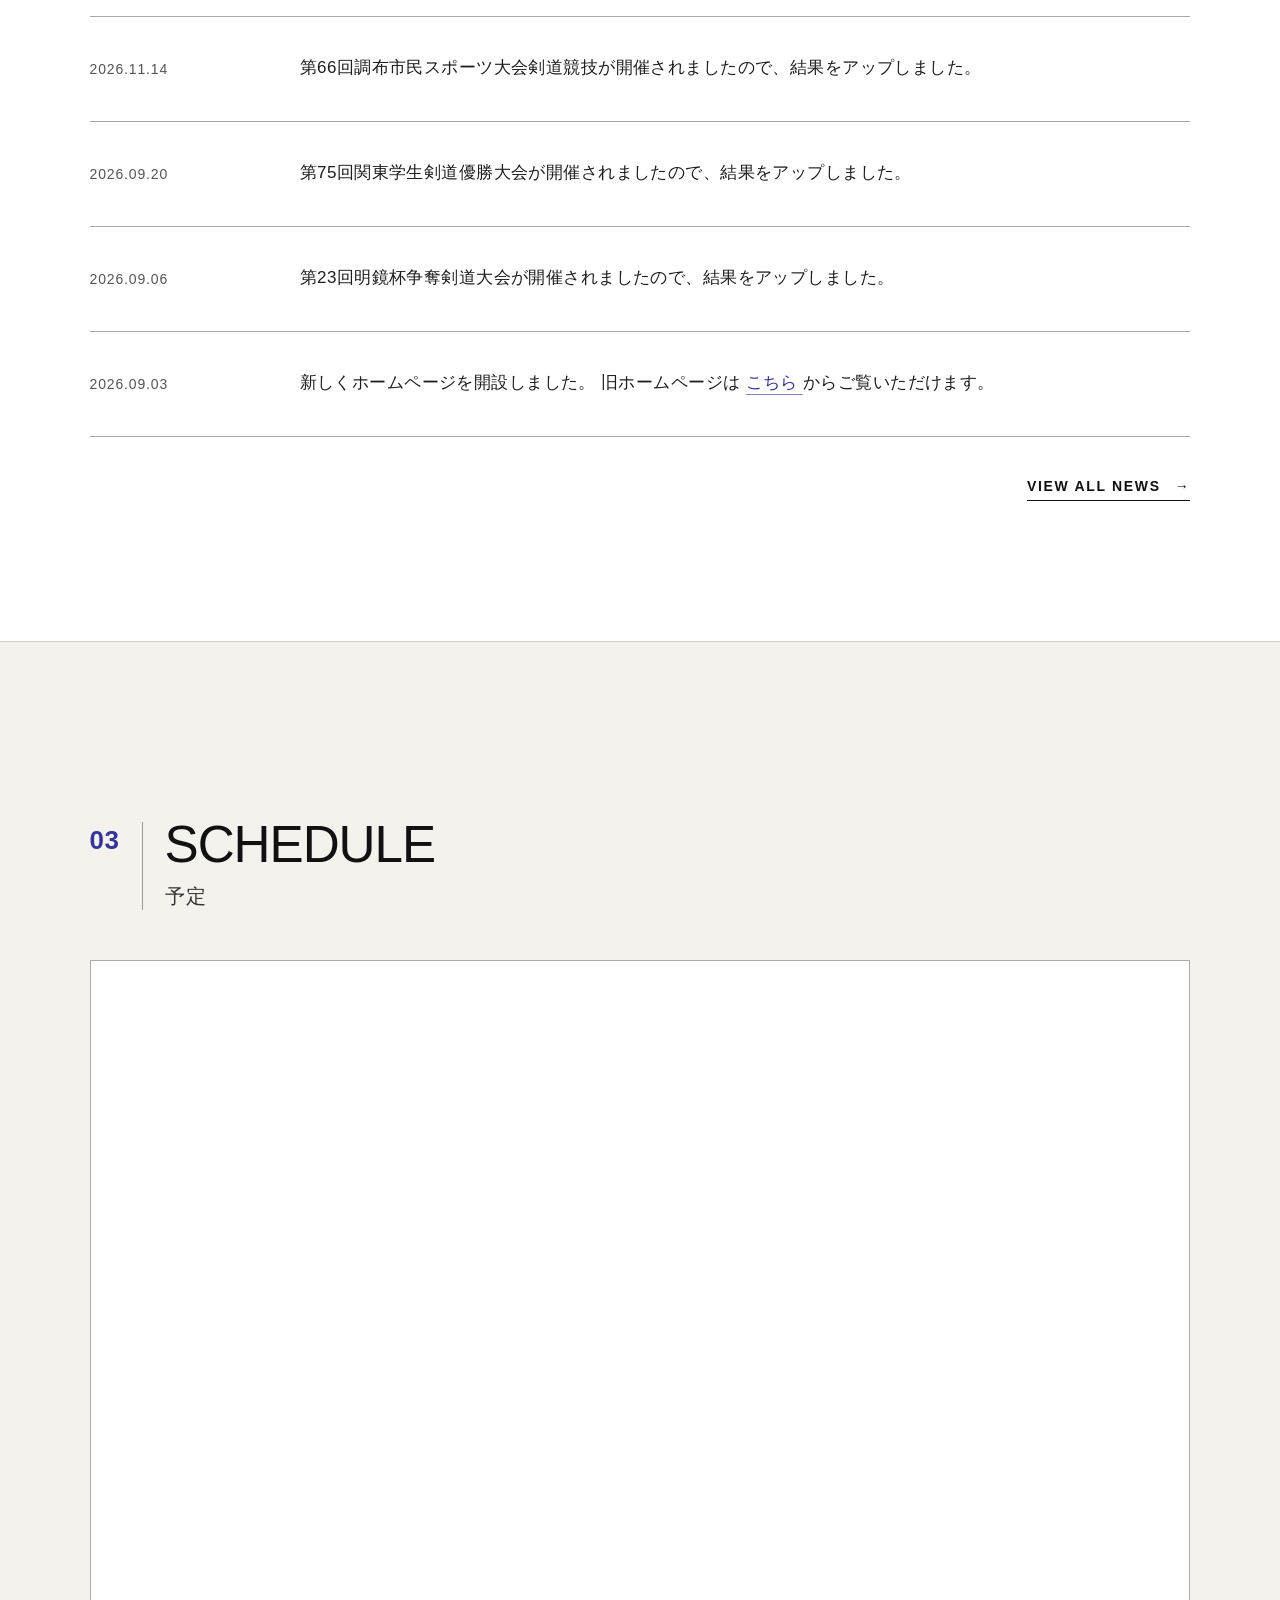
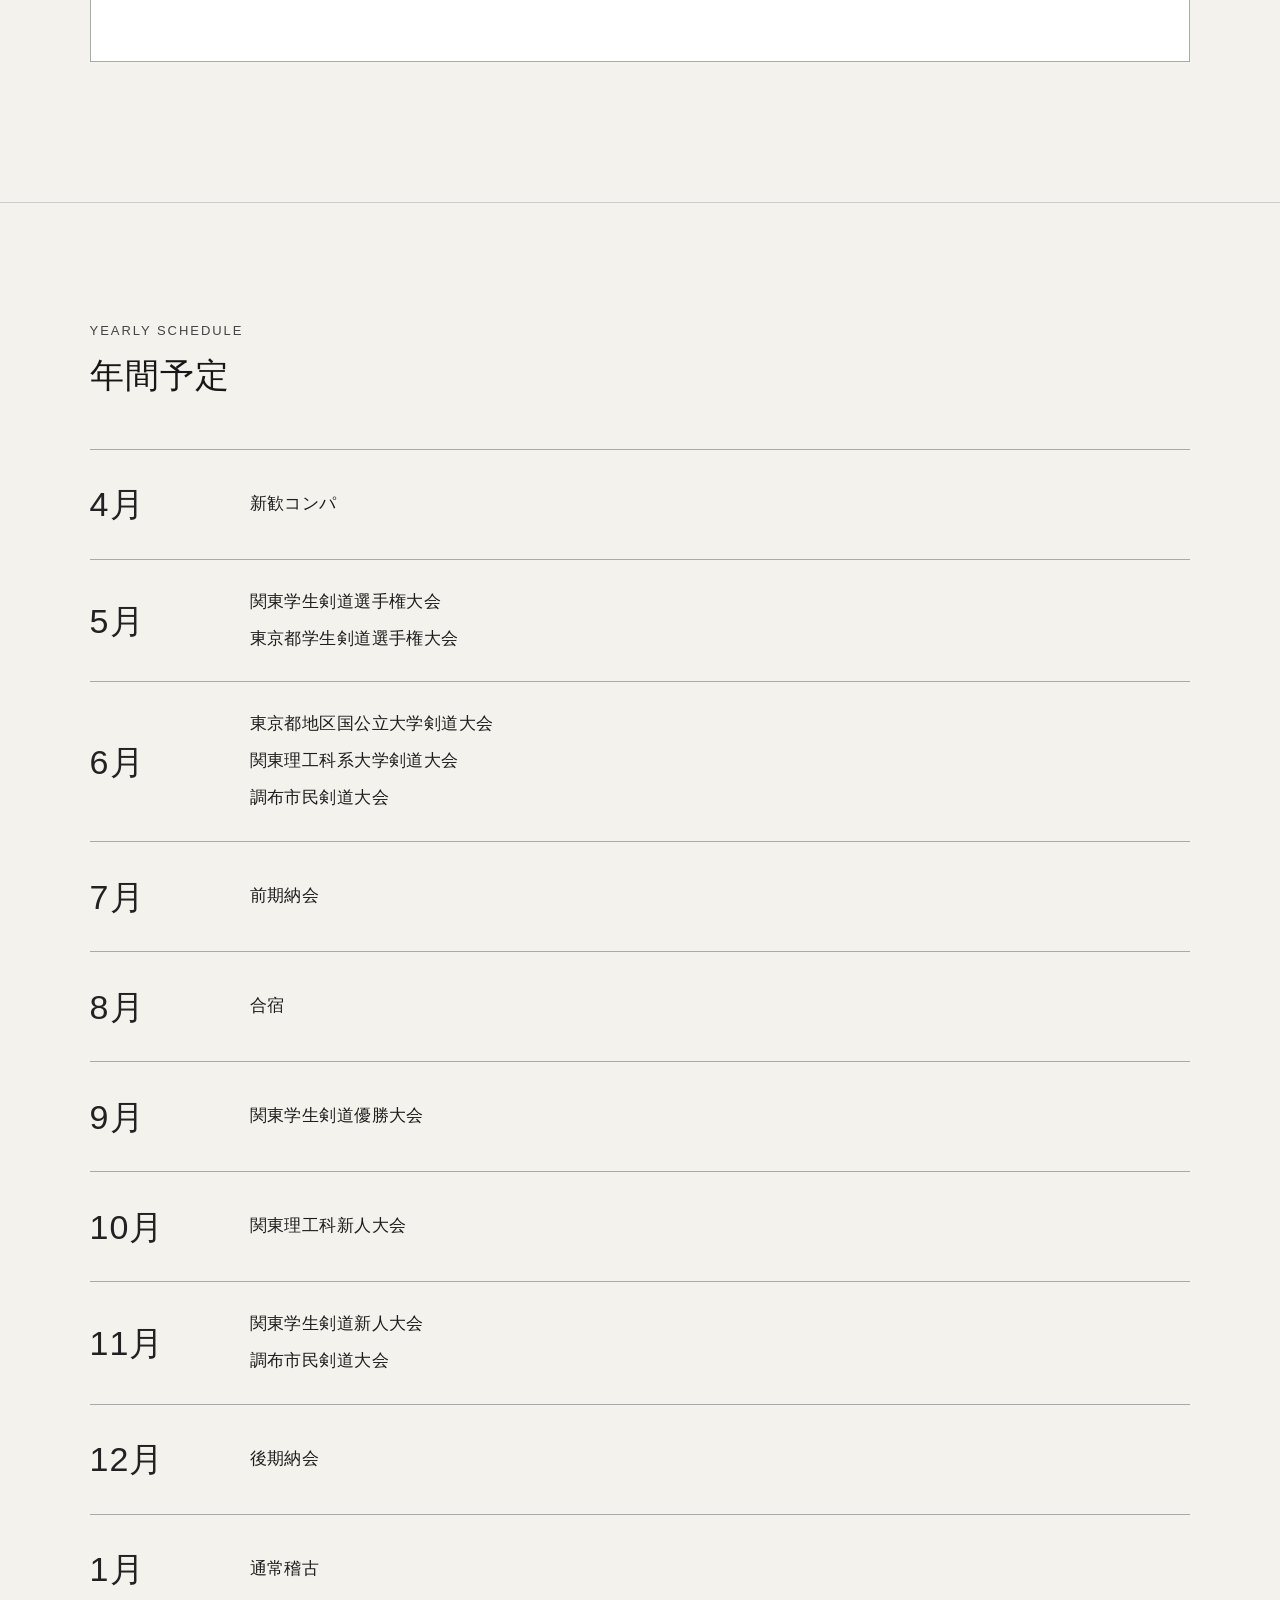
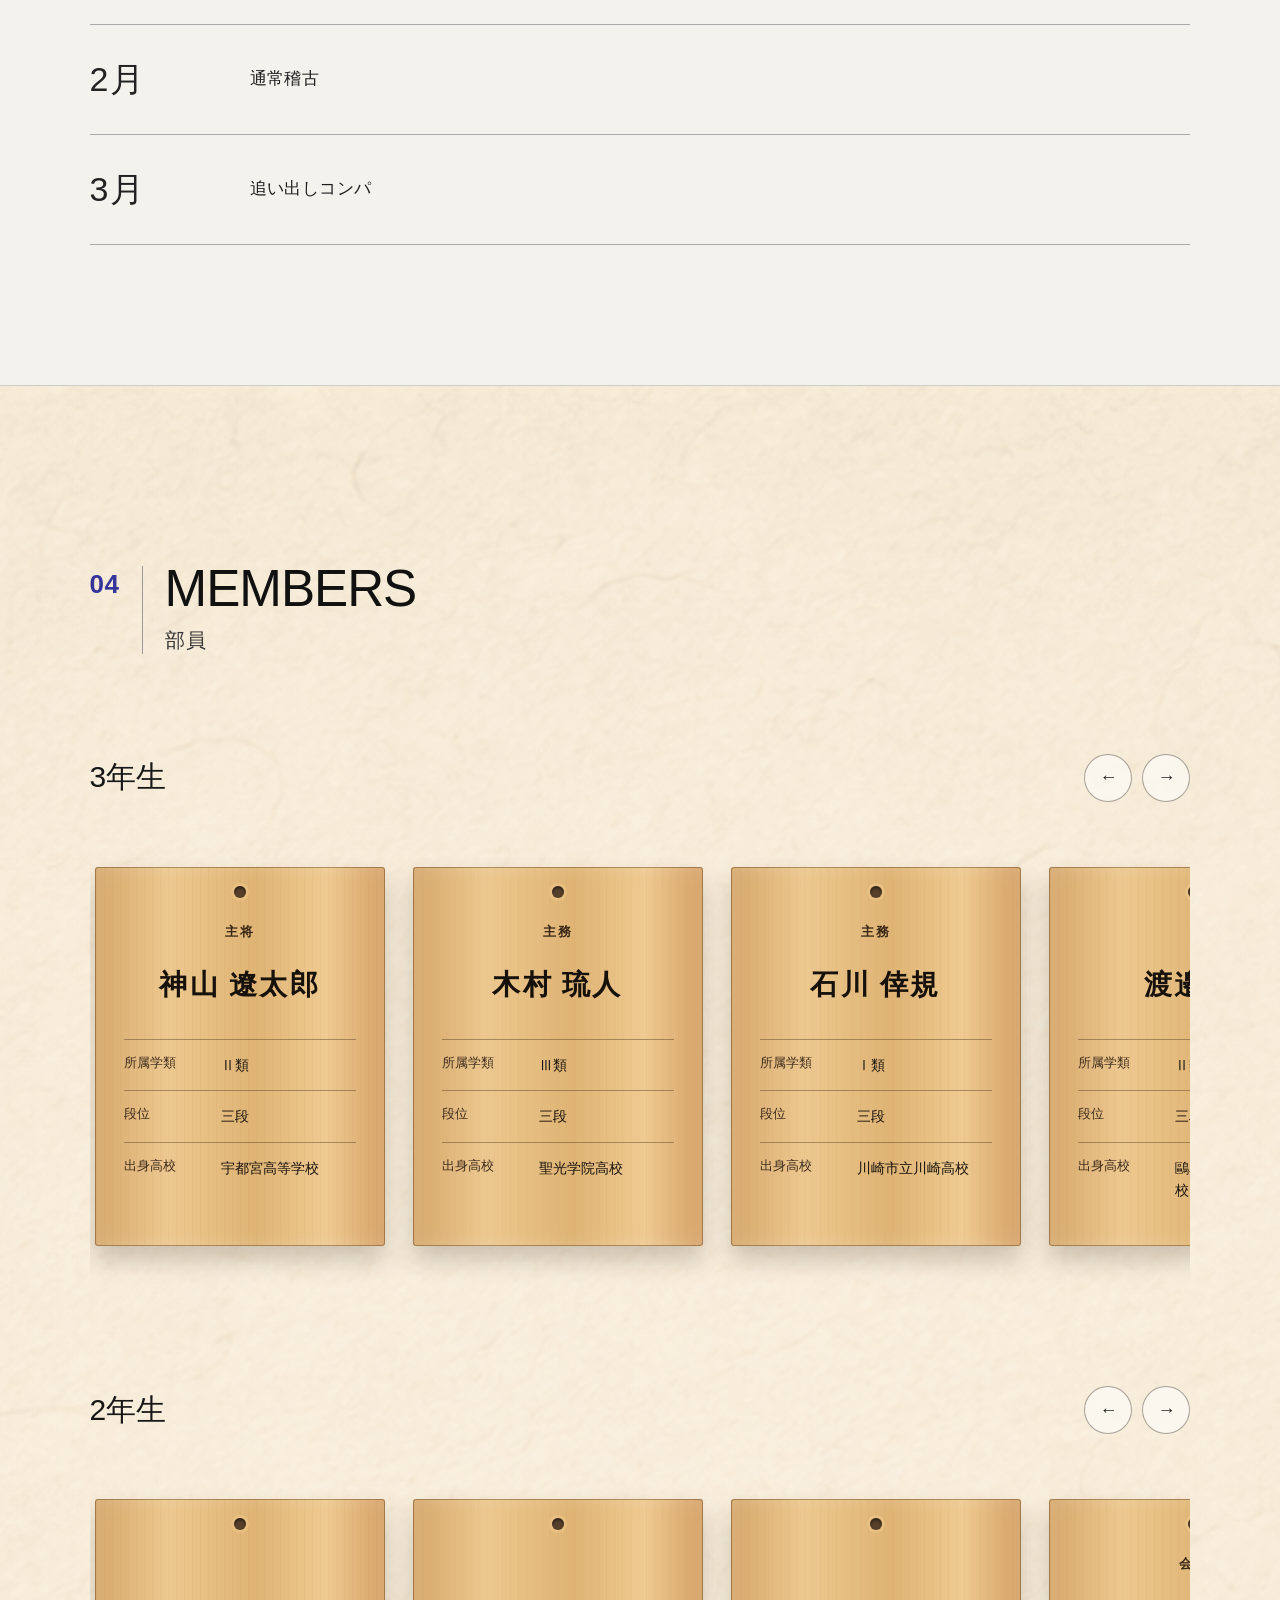
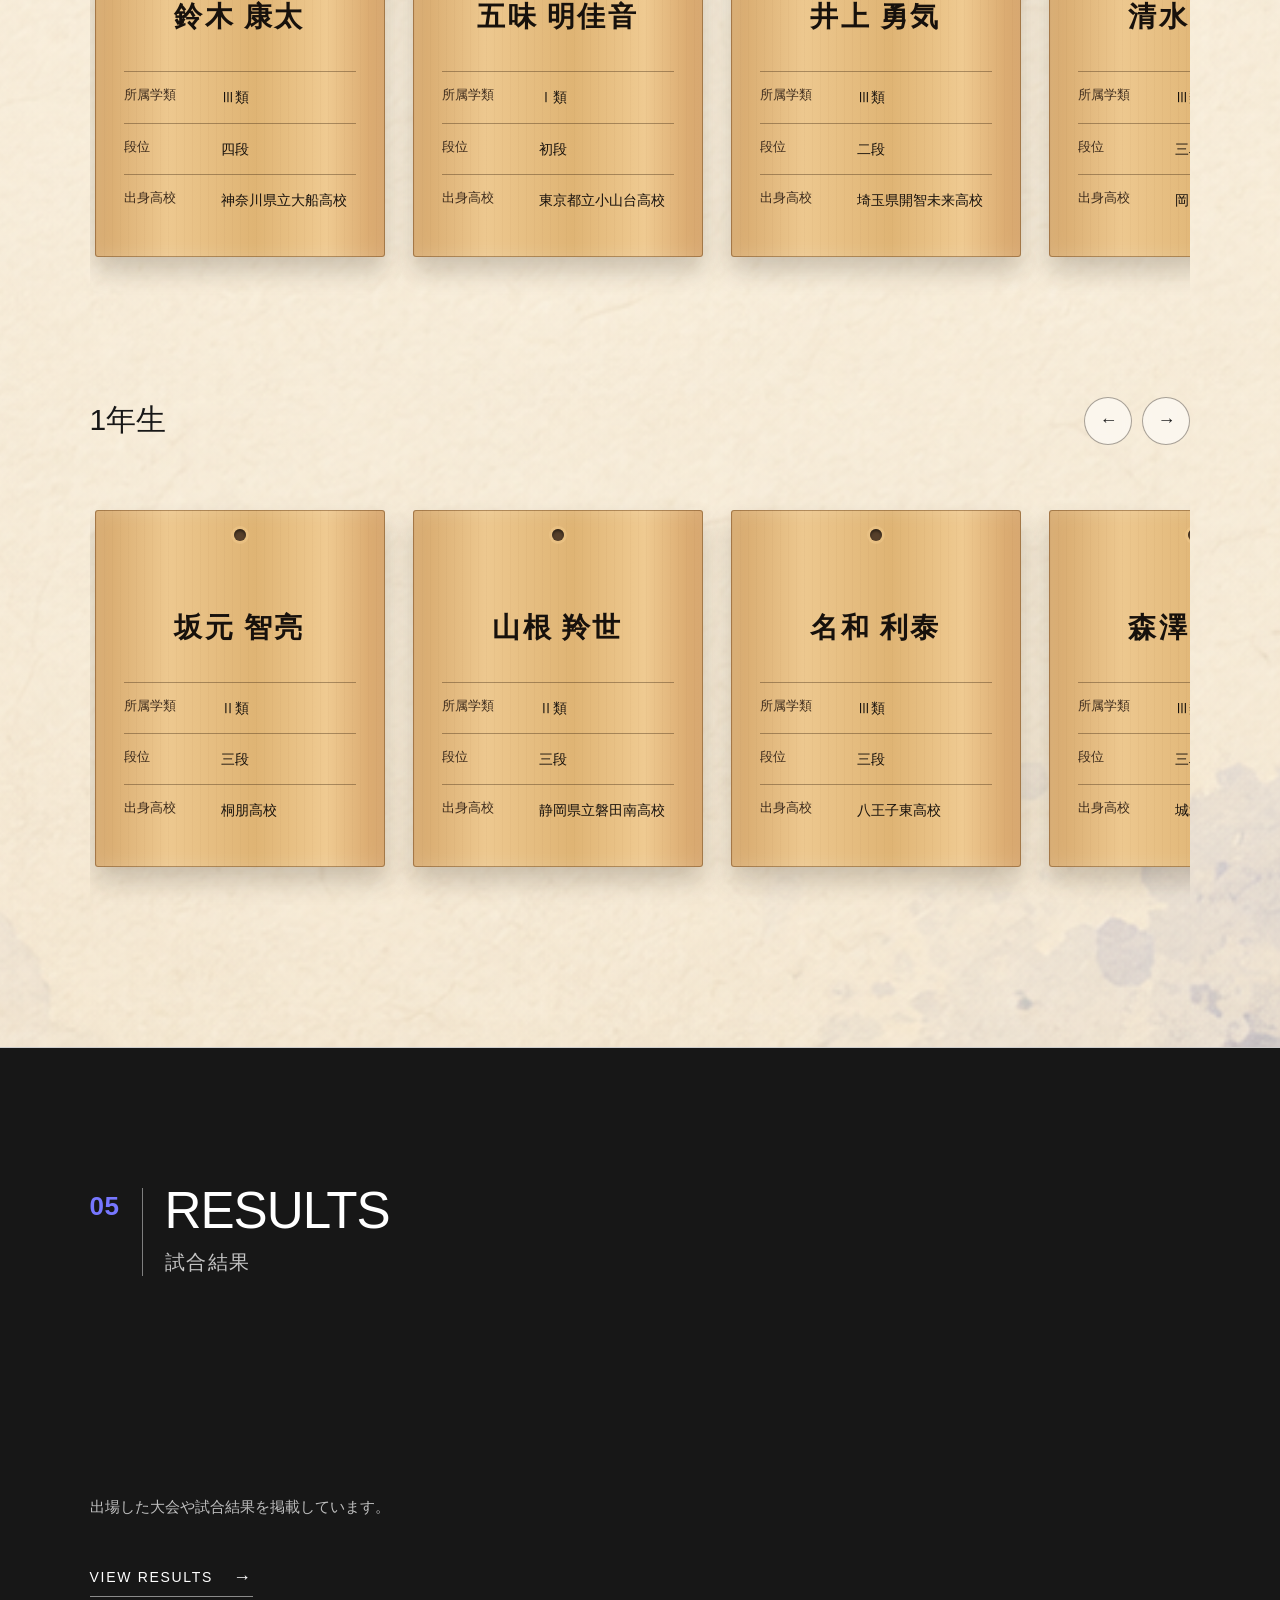
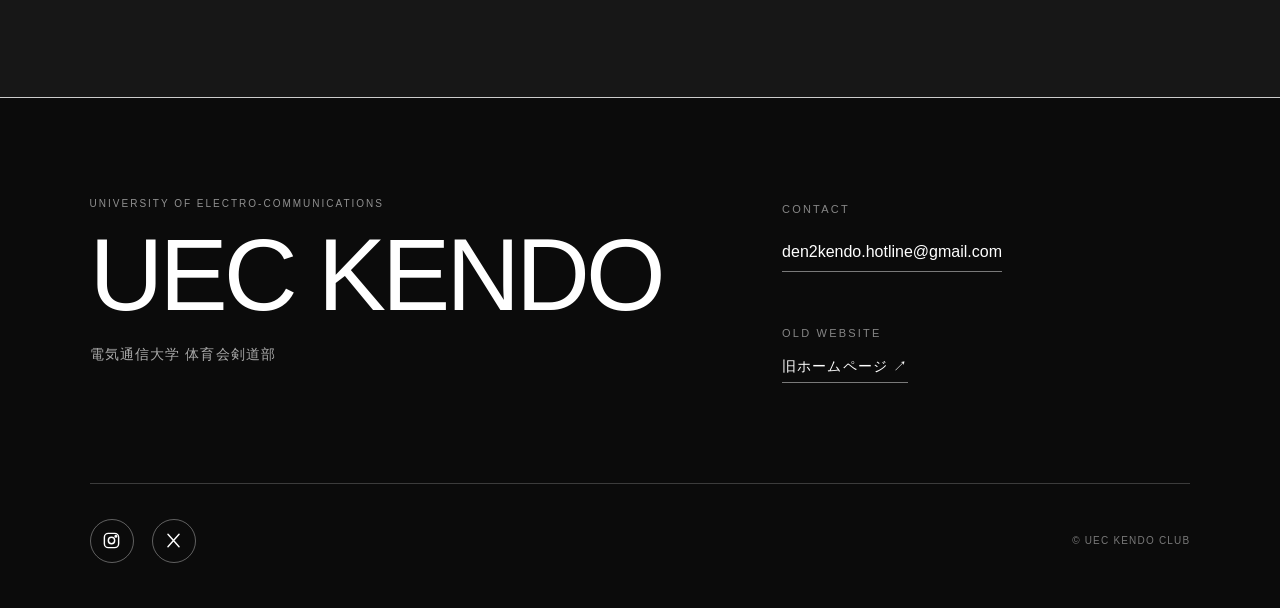
==== commit 0c607cce: "Automatically display latest 5 news items" ====
--- a/index.html
+++ b/index.html
@@ -231,57 +231,28 @@
 
 </section>
 
-    <section id="news" class="section news-section">
-<div class="section-title">
-  <span class="section-number">02</span>
-
-  <div class="section-title-text">
-    <h2>NEWS</h2>
-    <p>お知らせ</p>
-  </div>
-</div>
-
+<section id="news" class="section news-section">
+
+  <div class="section-title">
+    <span class="section-number">02</span>
+
+    <div class="section-title-text">
+      <h2>NEWS</h2>
+      <p>お知らせ</p>
+    </div>
+  </div>
+
+  <!-- news.htmlから最新5件を自動取得 -->
   <div class="news-list" id="home-news-list"></div>
 
-    <article class="news-item">
-      <p class="news-date">2026.11.14</p>
-      <p class="news-title">第66回調布市民スポーツ大会剣道競技が開催されましたので、結果をアップしました。</p>
-    </article>
-
-    <article class="news-item">
-      <p class="news-date">2026.09.20</p>
-      <p class="news-title">第75回関東学生剣道優勝大会が開催されましたので、結果をアップしました。</p>
-    </article>
-
-    <article class="news-item">
-      <p class="news-date">2026.09.6</p>
-      <p class="news-title">第23回明鏡杯争奪剣道大会が開催されましたので、結果をアップしました。</p>
-    </article>
-
-
-    <article class="news-item">
-      <p class="news-date">2026.09.03</p>
-      <p class="news-title">新しくホームページを開設しました。
-         旧ホームページは
-    <a href="https://www.ueckendo.club.uec.ac.jp/index.html"
-       target="_blank"
-       rel="noopener noreferrer">
-      こちら
-    </a>
-    からご覧いただけます。
-      </p>
-    </article>
-
-    
-
-  </div>
   <div class="news-more">
     <a href="news.html" class="news-more-link">
       VIEW ALL NEWS
       <span>→</span>
     </a>
   </div>
-</section>
+
+</section>    
 
 <!-- ========================
      SCHEDULE
